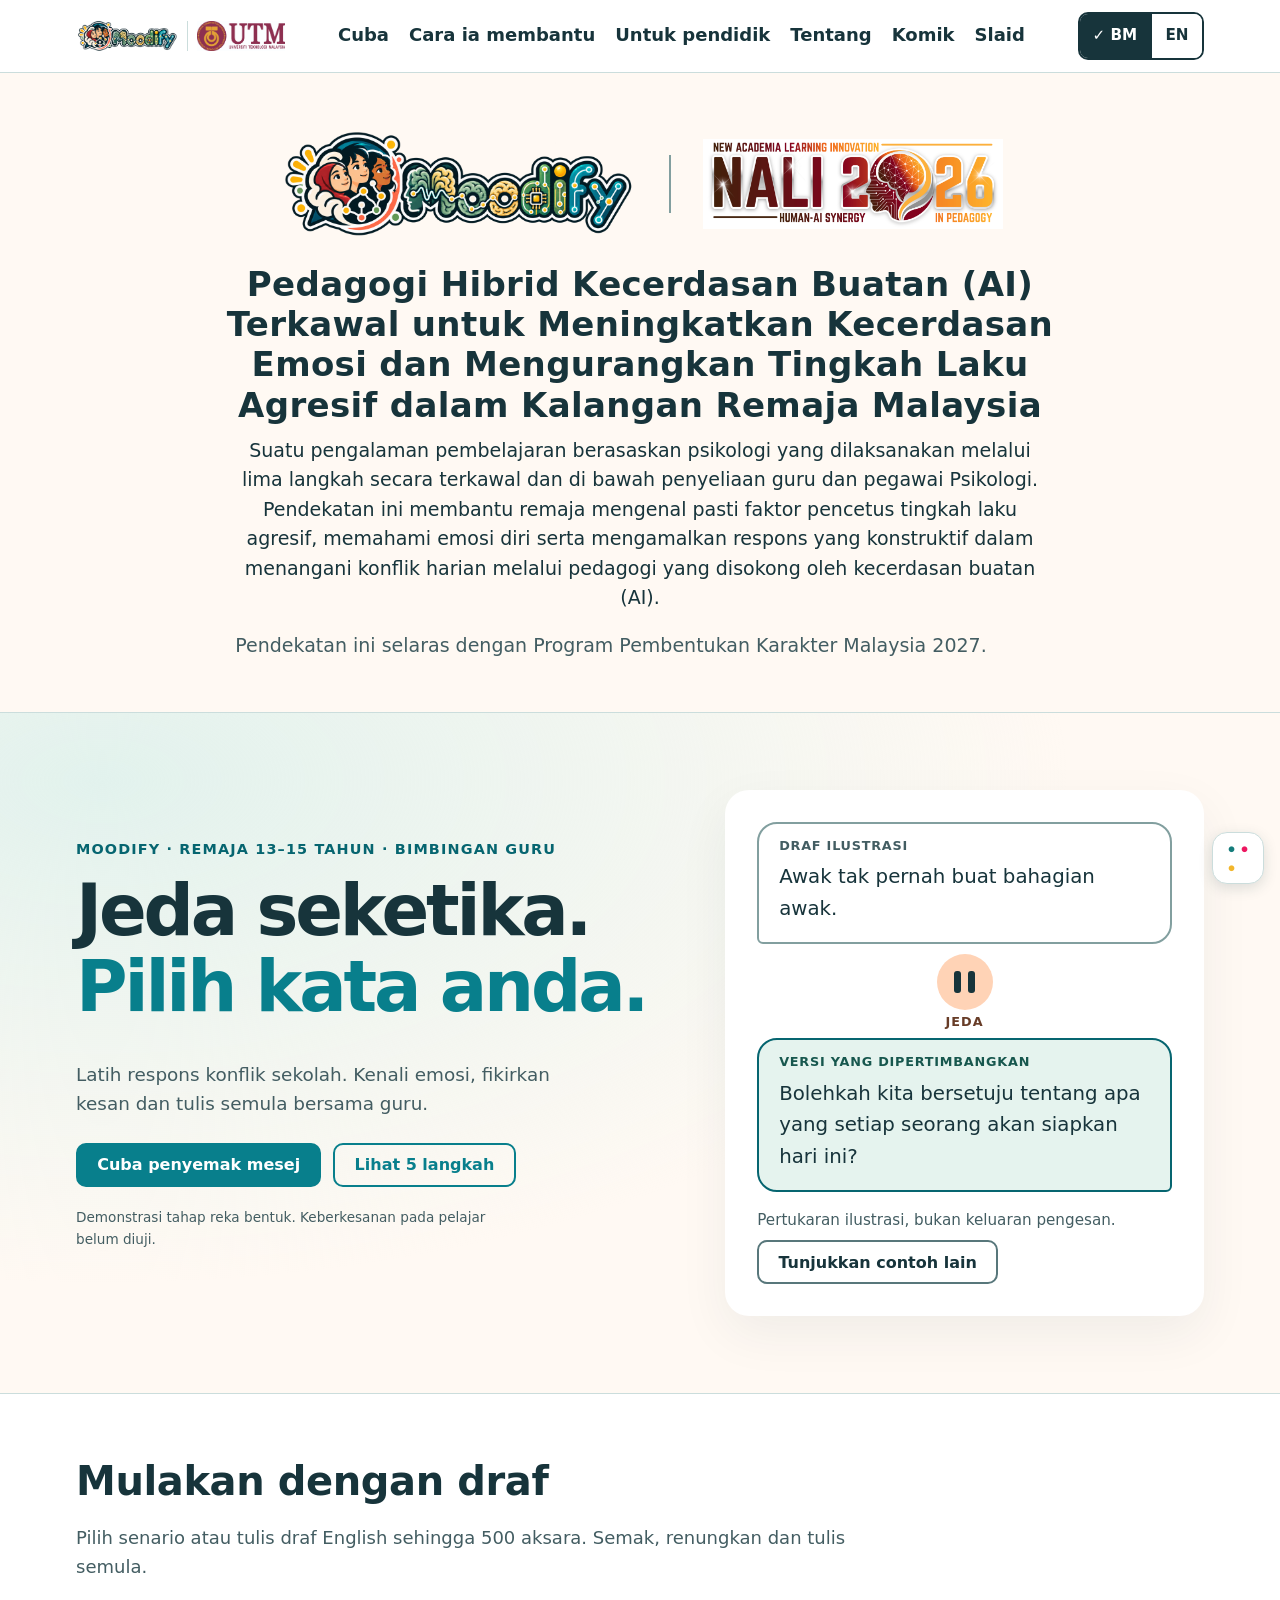
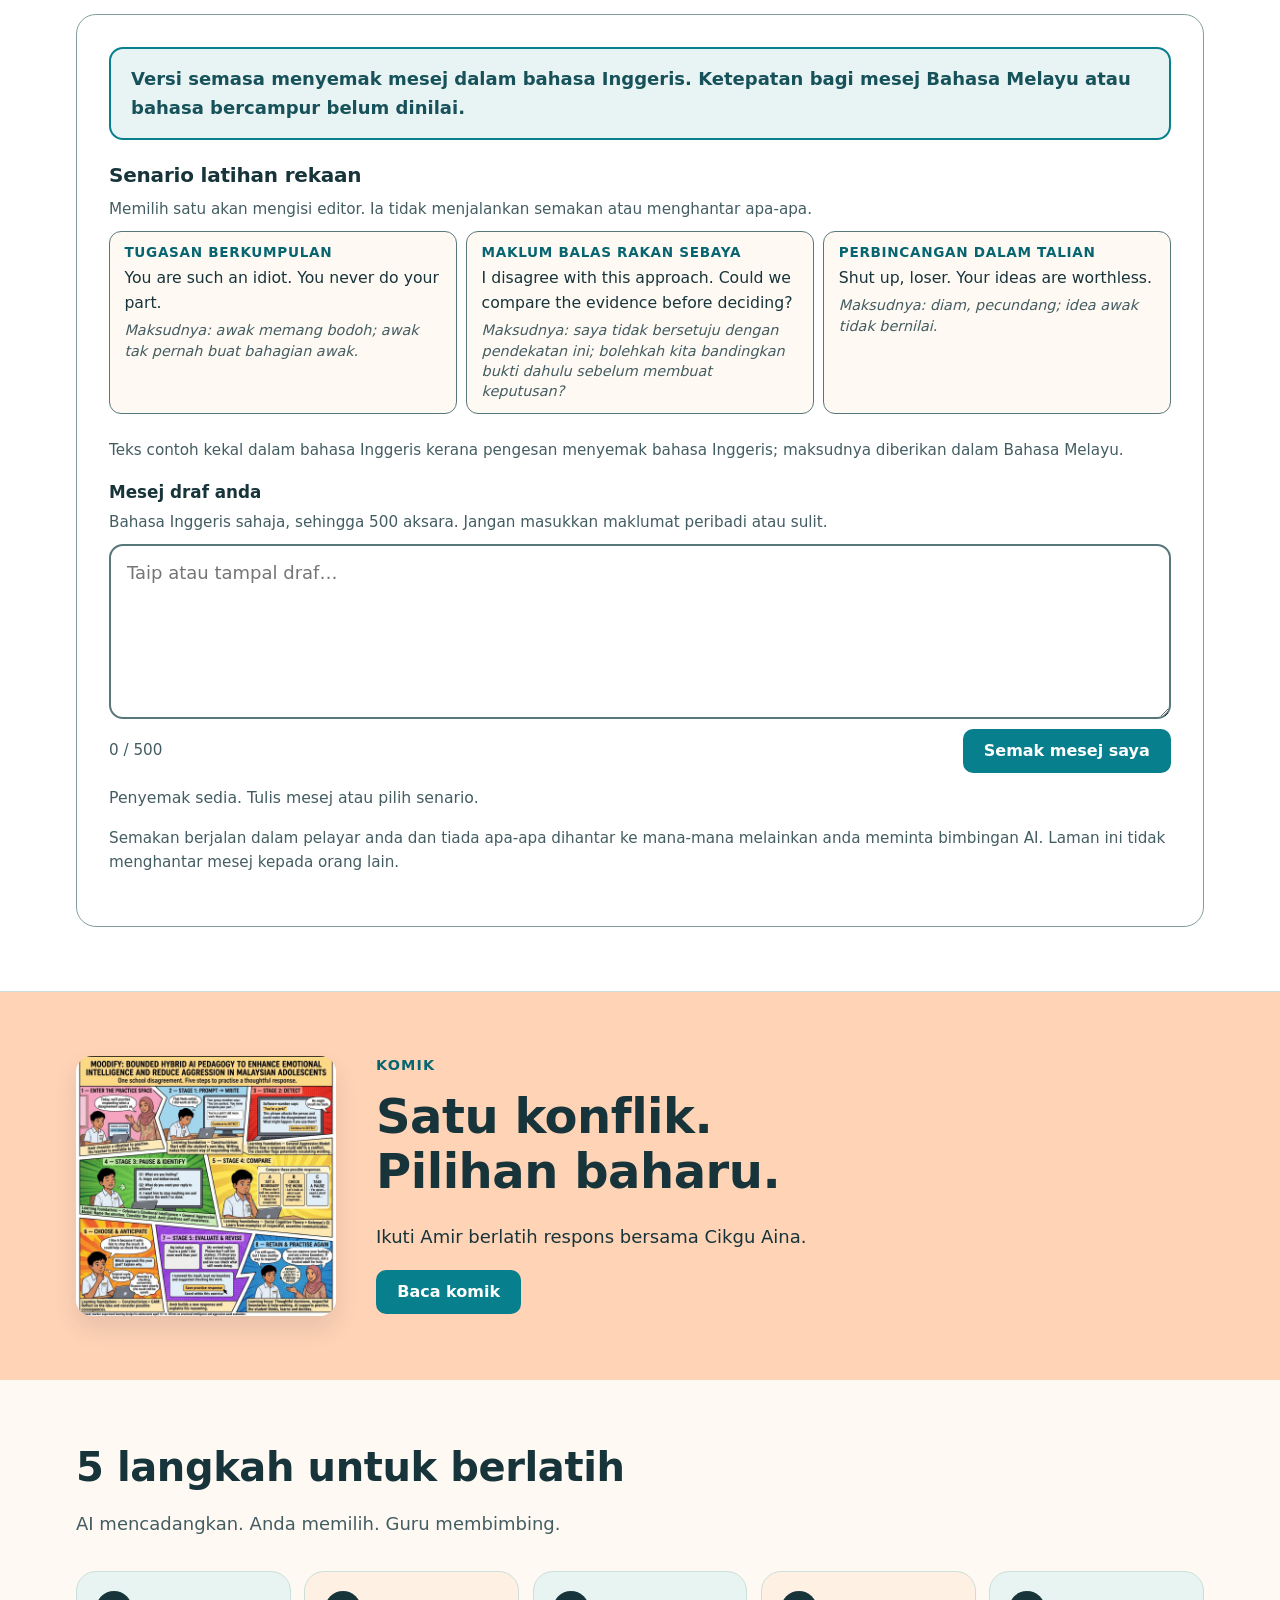
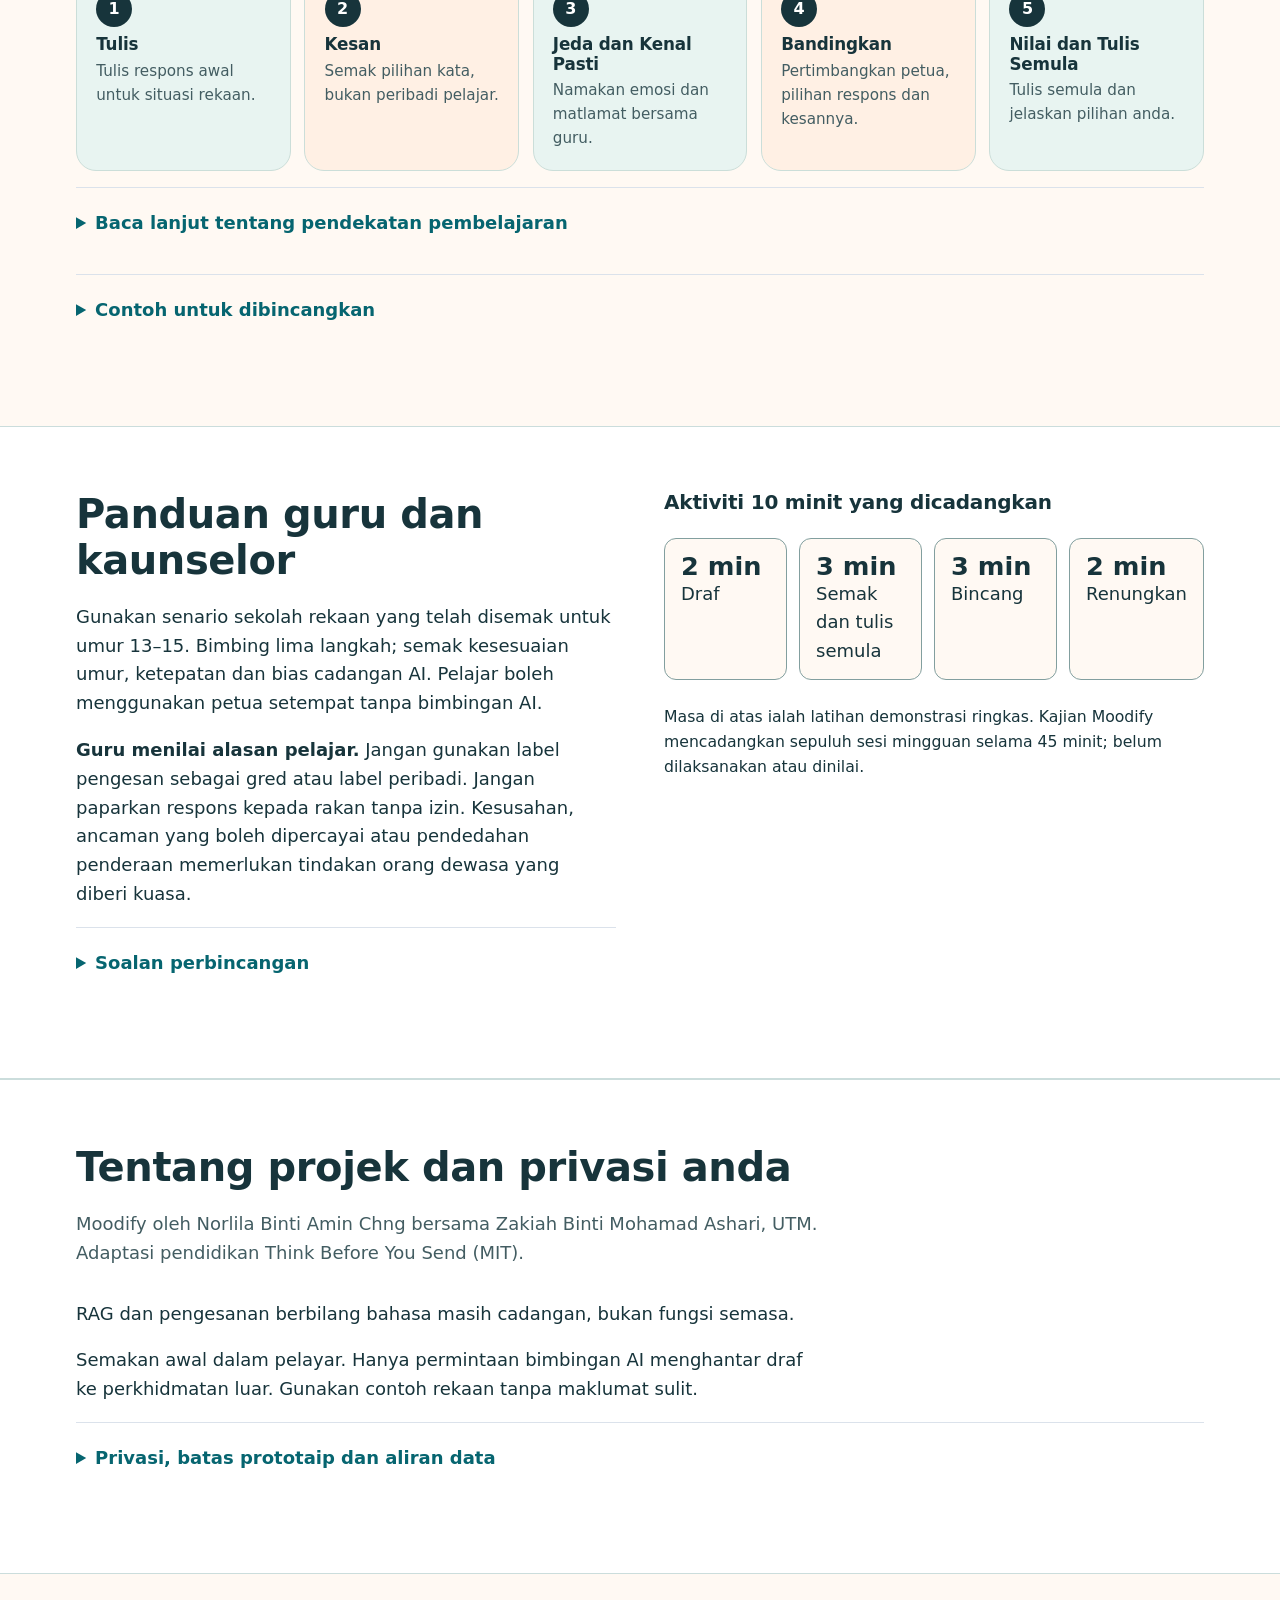
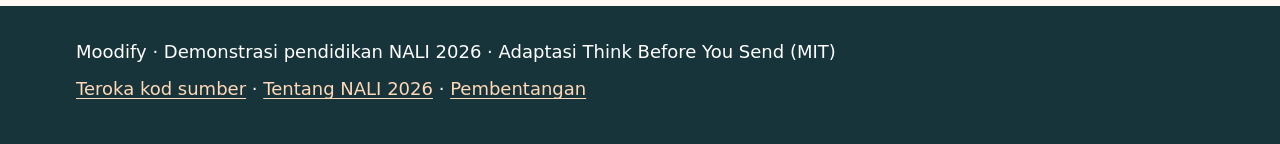
==== docs/index.html @ 84d8f70f "Lock equal 34px title and 19px description" ====
<!doctype html>
<html lang="ms-MY" data-title-key="meta.title">
<head>
<meta charset="utf-8">
<meta name="viewport" content="width=device-width, initial-scale=1">
<title>Moodify: berlatih menulis mesej dengan hormat</title>
<meta name="description" content="Alat latihan komunikasi untuk remaja Malaysia berumur 13–15 tahun: semak draf mesej, renungkan bagaimana ia mungkin diterima, dan tulis semula dengan perkataan anda sendiri." data-i18n-attr="content:meta.desc">
<link rel="stylesheet" href="assets/css/site.css">
<link rel="stylesheet" href="assets/css/moodify.css?v=20261021-5">
<style id="intro-type-lock">html[lang="ms-MY"] .project-intro h1,html[lang="en"] .project-intro h1{font-size:34px!important;line-height:1.18!important}html[lang="ms-MY"] .project-intro__copy>p,html[lang="en"] .project-intro__copy>p{font-size:19px!important;line-height:1.55!important}</style></head>
<body class="moodify-home">
<a class="skip-link" href="#try" data-i18n="skip"></a>

<header class="site-header">
  <div class="container">
    <a class="brand" href="#top"><img class="moodify-logo" src="assets/images/LOGO%20MOODIFY.png" alt="Moodify"><img class="utm-logo" src="assets/images/LOGO%20UTM.jpg" alt="Universiti Teknologi Malaysia"></a>
    <div class="lang-switch" role="group" data-i18n-attr="aria-label:lang.group" aria-label="Bahasa / Language">
      <button type="button" class="lang-btn" data-set-lang="ms" lang="ms" aria-label="Bahasa Melayu" aria-pressed="true"><span aria-hidden="true">BM</span></button>
      <button type="button" class="lang-btn" data-set-lang="en" lang="en" aria-label="English" aria-pressed="false"><span aria-hidden="true">EN</span></button>
      
    </div>
    <nav class="site-nav" data-i18n-attr="aria-label:nav.aria" aria-label="Menu utama">
      <ul>
        <li><a href="#try" data-i18n="nav.try"></a></li>
        <li><a href="#how" data-i18n="nav.how"></a></li>
        <li><a href="#educators" data-i18n="nav.educators"></a></li>
        <li><a href="#about" data-i18n="nav.about"></a></li>
        <li><a href="comic/" data-i18n="nav.comic"></a></li>
        <li><a href="presentation/" data-i18n="nav.slides"></a></li>
      </ul>
    </nav>
  </div>
</header>
<section class="project-intro" aria-labelledby="project-intro-title">
  <div class="project-intro__inner">
    <div class="project-intro__logos"><img src="assets/images/LOGO%20MOODIFY.png" alt="Moodify"><span aria-hidden="true"></span><img src="assets/images/LOGO%20NALI%202026.png" alt="NALI 2026"></div>
    <div class="project-intro__copy"><h1 id="project-intro-title" data-i18n="intro.title"></h1><p data-i18n="intro.body"></p><p data-i18n="intro.program"></p></div>
  </div>
</section>
<p class="visually-hidden" id="lang-live" role="status"></p>
<noscript><p class="noscript">Laman ini memerlukan JavaScript untuk penyemak dan pertukaran bahasa. / This page needs JavaScript for the checker and language switch.</p></noscript>

<main id="top">
  <section class="hero" aria-labelledby="hero-title">
    <div class="container hero__grid">
      <div>
        <p class="eyebrow" data-i18n="hero.eyebrow"></p>
        <h1 id="hero-title"><span data-i18n="hero.h1a"></span> <span class="accent" data-i18n="hero.h1b"></span></h1>
        <p class="hero__lede" data-i18n="hero.lede"></p>
        <div class="hero__actions">
          <a class="btn" href="#try" id="cta-try" data-i18n="hero.cta.try"></a>
          <a class="btn btn--secondary" href="#how" data-i18n="hero.cta.how"></a>
        </div>
        <p class="hero__context" data-i18n="hero.context"></p>
      </div>

      <figure class="exchange" aria-labelledby="exchange-cap">
        <div class="exchange__stack">
          <div class="msg msg--draft fade" id="ex-draft-box">
            <span class="msg__label" data-i18n="exchange.draftLabel"></span>
            <p id="ex-draft" data-i18n="hero.ex0.draft"></p>
          </div>
          <div class="pause" aria-hidden="true">
            <span class="pause__icon"><i></i><i></i></span>
            <span class="pause__text" data-i18n="exchange.pause"></span>
          </div>
          <div class="msg msg--revision fade" id="ex-rev-box">
            <span class="msg__label" data-i18n="exchange.revLabel"></span>
            <p id="ex-rev" data-i18n="hero.ex0.rev"></p>
          </div>
        </div>
        <figcaption class="exchange__caption" id="exchange-cap">
          <p data-i18n="exchange.caption"></p>
          <button type="button" class="btn btn--quiet" id="ex-toggle" data-i18n="exchange.toggle"></button>
        </figcaption>
      </figure>
    </div>
  </section>

  <section class="section section--surface" id="try" aria-labelledby="try-title">
    <div class="container">
      <div class="section__intro">
        <h2 id="try-title" data-i18n="try.title"></h2>
        <p data-i18n="try.intro"></p>
      </div>

      <div class="workspace">
        <p class="panel panel--info lang-notice" id="lang-notice" data-i18n="notice.lang"></p>

        <h3 id="scenarios-title" data-i18n="scen.title"></h3>
        <p class="field-hint" data-i18n="scen.hint"></p>
        <ul class="scenario-list" aria-labelledby="scenarios-title">
          <li><button type="button" class="scenario" data-text="You are such an idiot. You never do your part."><strong data-i18n="scen.1.label"></strong><span lang="en">You are such an idiot. You never do your part.</span><small class="gloss" data-i18n="scen.1.gloss" data-i18n-hide-empty></small></button></li>
          <li><button type="button" class="scenario" data-text="I disagree with this approach. Could we compare the evidence before deciding?"><strong data-i18n="scen.2.label"></strong><span lang="en">I disagree with this approach. Could we compare the evidence before deciding?</span><small class="gloss" data-i18n="scen.2.gloss" data-i18n-hide-empty></small></button></li>
          <li><button type="button" class="scenario" data-text="Shut up, loser. Your ideas are worthless."><strong data-i18n="scen.3.label"></strong><span lang="en">Shut up, loser. Your ideas are worthless.</span><small class="gloss" data-i18n="scen.3.gloss" data-i18n-hide-empty></small></button></li>
        </ul>
        <p class="field-hint" data-i18n="scen.note"></p>

        <label class="field-label" for="draft" data-i18n="draft.label"></label>
        <p class="field-hint" id="draft-hint" data-i18n="draft.hint"></p>
        <textarea id="draft" maxlength="500" rows="5" lang="en" aria-describedby="draft-hint lang-notice count draft-error" data-i18n-attr="placeholder:draft.placeholder"></textarea>
        <p class="field-error" id="draft-error" hidden></p>
        <div class="field-row">
          <span class="counter" id="count">0 / 500</span>
          <button type="button" class="btn" id="check" disabled data-i18n="check.btn"></button>
        </div>
        <p class="status" id="status" role="status"></p>
        <p class="privacy-line" data-i18n="privacy.line"></p>

        <div class="result" id="result"></div>

        <div class="reflect" id="reflect" hidden>
          <h3 data-i18n="reflect.title"></h3>
          <label class="field-label" for="reflection" data-i18n="reflect.label"></label>
          <p class="field-hint" data-i18n="reflect.hint"></p>
          <textarea id="reflection" rows="3" maxlength="1000"></textarea>
          <div class="btn-row">
            <button type="button" class="btn btn--secondary" id="write-revision" data-i18n="reflect.writeRev"></button>
            <button type="button" class="btn btn--quiet" id="reset" data-i18n="reflect.reset"></button>
          </div>

          <div id="revision-wrap" hidden>
            <label class="field-label" for="revision" style="margin-top:1.25rem" data-i18n="rev.label"></label>
            <p class="field-hint" id="revision-hint" data-i18n="rev.hint"></p>
            <textarea id="revision" maxlength="500" rows="4" lang="en" aria-describedby="revision-hint revision-count revision-error"></textarea>
            <p class="field-error" id="revision-error" hidden></p>
            <div class="field-row">
              <span class="counter" id="revision-count">0 / 500</span>
              <button type="button" class="btn" id="check-revision" data-i18n="rev.check"></button>
            </div>
            <div class="result" id="revision-result"></div>
          </div>
        </div>
      </div>
    </div>
  </section>


  <section class="comic-entry section" aria-labelledby="comic-entry-title">
    <div class="container comic-entry__grid">
      <a href="comic/" tabindex="-1" aria-hidden="true"><img src="assets/images/moodify-comic.svg" alt="" width="1080" height="1080" loading="lazy"></a>
      <div><p class="eyebrow" data-i18n="nav.comic"></p><h2 id="comic-entry-title" data-i18n="comic.title"></h2><p data-i18n="comic.lede"></p><a class="btn" href="comic/" data-i18n="comic.open"></a></div>
    </div>
  </section>

  <section class="section" id="how" aria-labelledby="how-title">
    <div class="container">
      <div class="section__intro">
        <h2 id="how-title" data-i18n="how.title"></h2>
        <p data-i18n="how.intro"></p>
      </div>





      <ol class="steps">
        <li><h3 data-i18n="step.1.t"></h3><p data-i18n="step.1.d"></p></li>
        <li><h3 data-i18n="step.2.t"></h3><p data-i18n="step.2.d"></p></li>
        <li><h3 data-i18n="step.3.t"></h3><p data-i18n="step.3.d"></p></li>
        <li><h3 data-i18n="step.4.t"></h3><p data-i18n="step.4.d"></p></li>
        <li><h3 data-i18n="step.5.t"></h3><p data-i18n="step.5.d"></p></li>
      </ol>

      <details class="read-more"><summary data-i18n="layout.learning.more"></summary>
      <p class="diagram-caption text-equivalent" data-i18n="how.caption"></p>

      <h3 style="margin-top:2.5rem" data-i18n="skills.title"></h3>
      <ul class="skills">
        <li data-i18n="skill.1"></li>
        <li data-i18n="skill.2"></li>
        <li data-i18n="skill.3"></li>
        <li data-i18n="skill.4"></li>
        <li data-i18n="skill.5"></li>
      </ul>
      <p class="text-equivalent" style="margin-top:1rem" data-i18n="skills.note"></p>

      </details>
      <details class="read-more"><summary data-i18n="example.title"></summary>
      <h3 style="margin-top:2.5rem" data-i18n="example.title"></h3>
      <p data-i18n="example.intro"></p>
      <div class="example">
        <div class="example__box">
          <p class="example__label" data-i18n="example.draftLabel"></p>
          <p class="example__quote" lang="en">&ldquo;You are such an idiot. You never do your part.&rdquo;</p>
          <p class="gloss gloss--block" data-i18n="example.draftGloss" data-i18n-hide-empty></p>
          <p style="margin:0" data-i18n="example.draftNote"></p>
        </div>
        <div class="example__box example__box--rev">
          <p class="example__label" data-i18n="example.revLabel"></p>
          <p class="example__quote" lang="en">&ldquo;<mark>I'm frustrated<sup>A</sup></mark> that <mark>the slides aren't ready<sup>B</sup></mark> because our deadline is tomorrow. <mark>Can you send your section by 6 pm, or tell us what help you need?<sup>C</sup></mark>&rdquo;</p>
          <p class="gloss gloss--block" data-i18n="example.revGloss" data-i18n-hide-empty></p>
          <ol class="notes" type="A">
            <li data-i18n="example.note.a"></li>
            <li data-i18n="example.note.b"></li>
            <li data-i18n="example.note.c"></li>
          </ol>
        </div>
      </div>
      </details>
    </div>
  </section>

  <section class="section section--surface" id="educators" aria-labelledby="edu-title">
    <div class="container two-col">
      <div>
        <h2 id="edu-title" data-i18n="edu.title"></h2>
        <p data-i18n="edu.p1"></p>
        <p data-i18n="edu.p2"></p>
        <details class="read-more"><summary data-i18n="edu.prompts"></summary>
        <h3 data-i18n="edu.prompts"></h3>
        <ul class="limits">
          <li data-i18n="edu.q1"></li>
          <li data-i18n="edu.q2"></li>
          <li data-i18n="edu.q3"></li>
          <li data-i18n="edu.q4"></li>
        </ul>
        </details>
      </div>
      <div>
        <h3 data-i18n="act.title"></h3>
        <ol class="activity">
          <li><b>2 <span data-i18n="act.min"></span></b><span data-i18n="act.1"></span></li>
          <li><b>3 <span data-i18n="act.min"></span></b><span data-i18n="act.2"></span></li>
          <li><b>3 <span data-i18n="act.min"></span></b><span data-i18n="act.3"></span></li>
          <li><b>2 <span data-i18n="act.min"></span></b><span data-i18n="act.4"></span></li>
        </ol>
        <p class="text-equivalent" data-i18n="act.note"></p>
      </div>
    </div>
  </section>

  <section class="section" id="evidence" aria-labelledby="evidence-title" hidden style="display: none;">
    <div class="container">
      <div class="section__intro">
        <h2 id="evidence-title" data-i18n="evid.title"></h2>
        <p data-i18n="evid.intro"></p>
      </div>
      <div class="two-col">
        <div>
          <div class="table-wrap">
            <table>
              <caption data-i18n="evid.caption"></caption>
              <tbody>
                <tr><th scope="row" data-i18n="evid.r1"></th><td>97,320</td></tr>
                <tr><th scope="row" data-i18n="evid.r2"></th><td>0.60</td></tr>
                <tr><th scope="row" data-i18n="evid.r3"></th><td>0.53</td></tr>
                <tr><th scope="row" data-i18n="evid.r4"></th><td data-i18n="evid.r4v"></td></tr>
                <tr><th scope="row" data-i18n="evid.r5"></th><td data-i18n="evid.r5v"></td></tr>
              </tbody>
            </table>
          </div>
          <p class="text-equivalent" style="margin-top:.75rem" data-i18n="evid.explain"></p>
          <details>
            <summary data-i18n="evid.tech.summary"></summary>
            <p class="text-equivalent" data-i18n="evid.tech.body"></p>
          </details>
        </div>
        <div>
          <div class="not-measured">
            <h3 data-i18n="evid.nm.title"></h3>
            <p data-i18n="evid.nm.body"></p>
          </div>
          <h3 style="margin-top:1.5rem" data-i18n="limits.title"></h3>
          <ul class="limits">
            <li data-i18n="limit.1"></li>
            <li data-i18n="limit.2"></li>
            <li data-i18n="limit.3"></li>
            <li data-i18n="limit.4"></li>
            <li data-i18n="limit.5"></li>
            <li data-i18n="limit.6"></li>
          </ul>
        </div>
      </div>
    </div>
  </section>

  <section class="section section--surface" id="about" aria-labelledby="about-title">
    <div class="container">
      <div class="section__intro">
        <h2 id="about-title" data-i18n="about.title"></h2>
        <p data-i18n="about.intro"></p>
      </div>

      <p data-i18n="layout.limits"></p>
      <p class="privacy-summary" data-i18n="layout.privacy.short"></p>
      <details class="read-more"><summary data-i18n="layout.privacy.more"></summary>
      <h3 data-i18n="about.flow"></h3>
      <figure class="diagram diagram--wide" data-lang-block="ms">
        <!-- diagram:system-architecture.ms.svg -->
<svg xmlns="http://www.w3.org/2000/svg" viewBox="0 0 1200 640" role="img" lang="ms-MY" aria-labelledby="sa-ms-t sa-ms-d" font-family='Manrope, "Avenir Next", "Segoe UI", system-ui, -apple-system, Arial, sans-serif'>
<title id="sa-ms-t">Seni bina sistem semasa dan sempadan data</title>
<desc id="sa-ms-d">GitHub Pages menghantar laman web, detector.js dan model.json ke pelayar pelajar; muat turun ini bukan muat naik draf. Dalam pelayar, draf bahasa Inggeris sehingga 500 aksara disemak secara setempat oleh pengelas TF-IDF dan regresi logistik, yang menghasilkan maklum balas dan petua setempat. Hanya jika pelajar meminta bimbingan bagi draf yang ditandakan, draf yang disemak dan kategorinya dihantar ke Cloudflare Worker, yang mengesahkan permintaan dan merahsiakan kunci API, kemudian memanggil OpenRouter dan penyedia model bahasa yang dikonfigurasikan. Cadangan kembali ke pelayar dan pelajar menulis versi baharunya sendiri, dengan semakan semula setempat yang dipilih.</desc>
<defs>
<marker id="sa-ms-m" viewBox="0 0 10 10" refX="9" refY="5" markerWidth="8" markerHeight="8" orient="auto-start-reverse"><path d="M0 0 L10 5 L0 10 z" fill="#152B46"/></marker>
<marker id="sa-ms-ms" viewBox="0 0 10 10" refX="1" refY="5" markerWidth="8" markerHeight="8" orient="auto"><path d="M10 0 L0 5 L10 10 z" fill="#152B46"/></marker>
</defs>
<rect x="24" y="14" width="440" height="84" rx="14" fill="#FFFFFF" stroke="#152B46" stroke-width="2.5"/><text x="244" y="51.75" text-anchor="middle" font-size="24" font-weight="800" fill="#152B46"><tspan x="244" dy="0">GitHub Pages</tspan></text><text x="244" y="83.75" text-anchor="middle" font-size="18" font-weight="500" fill="#3B4F68"><tspan x="244" dy="0">Laman web, detector.js, model.json</tspan></text><path d="M244 98 V142" fill="none" stroke="#152B46" stroke-width="2.5" marker-end="url(#sa-ms-m)"/><text x="256" y="128" text-anchor="start" font-size="16" font-weight="600" fill="#3B4F68"><tspan x="256" dy="0">Fail statik dimuat turun; bukan muat naik draf</tspan></text><rect x="24" y="146" width="600" height="468" rx="18" fill="#E6F4EE" stroke="#0B6B63" stroke-width="2.5" stroke-dasharray="10 7"/><text x="44" y="178" text-anchor="start" font-size="19" font-weight="800" fill="#0B6B63"><tspan x="44" dy="0">Pelayar pelajar: pemprosesan setempat</tspan></text><rect x="44" y="200" width="170" height="96" rx="14" fill="#FFFFFF" stroke="#152B46" stroke-width="2.5"/><text x="129" y="231.25" text-anchor="middle" font-size="19" font-weight="800" fill="#152B46"><tspan x="129" dy="0">Draf bahasa</tspan><tspan x="129" dy="23.75">Inggeris</tspan></text><text x="129" y="280.75" text-anchor="middle" font-size="16" font-weight="500" fill="#3B4F68"><tspan x="129" dy="0">Hingga 500 aksara</tspan></text><rect x="244" y="200" width="190" height="96" rx="14" fill="#FFFFFF" stroke="#152B46" stroke-width="2.5"/><text x="339" y="221.25" text-anchor="middle" font-size="19" font-weight="800" fill="#152B46"><tspan x="339" dy="0">Pengelas</tspan><tspan x="339" dy="23.75">setempat</tspan></text><text x="339" y="270.75" text-anchor="middle" font-size="16" font-weight="500" fill="#3B4F68"><tspan x="339" dy="0">TF-IDF +</tspan><tspan x="339" dy="20">regresi logistik</tspan></text><rect x="464" y="200" width="140" height="96" rx="14" fill="#FFFFFF" stroke="#152B46" stroke-width="2.5"/><text x="534" y="233.125" text-anchor="middle" font-size="19" font-weight="800" fill="#152B46"><tspan x="534" dy="0">Maklum balas</tspan></text><text x="534" y="258.875" text-anchor="middle" font-size="16" font-weight="500" fill="#3B4F68"><tspan x="534" dy="0">dan petua</tspan><tspan x="534" dy="20">setempat</tspan></text><path d="M214 248 H240" fill="none" stroke="#152B46" stroke-width="2.5" marker-end="url(#sa-ms-m)"/><path d="M434 248 H460" fill="none" stroke="#152B46" stroke-width="2.5" marker-end="url(#sa-ms-m)"/><rect x="332" y="350" width="272" height="96" rx="14" fill="#FFFFFF" stroke="#294BCC" stroke-width="2.5"/><text x="468" y="383.125" text-anchor="middle" font-size="19" font-weight="800" fill="#152B46"><tspan x="468" dy="0">Minta bimbingan?</tspan></text><text x="468" y="408.875" text-anchor="middle" font-size="16" font-weight="500" fill="#3B4F68"><tspan x="468" dy="0">Pelajar memilih, hanya</tspan><tspan x="468" dy="20">untuk draf ditandakan</tspan></text><path d="M534 296 V346" fill="none" stroke="#152B46" stroke-width="2.5" marker-end="url(#sa-ms-m)"/><rect x="44" y="496" width="306" height="98" rx="14" fill="#FFFFFF" stroke="#0B6B63" stroke-width="2.5"/><text x="197" y="539.5" text-anchor="middle" font-size="19" font-weight="800" fill="#152B46"><tspan x="197" dy="0">Semak cadangan</tspan></text><text x="197" y="565.25" text-anchor="middle" font-size="17" font-weight="500" fill="#3B4F68"><tspan x="197" dy="0">Tulis versi anda sendiri</tspan></text><path d="M352 446 L290 492" fill="none" stroke="#152B46" stroke-width="2.5" marker-end="url(#sa-ms-m)"/><text x="116" y="470" text-anchor="start" font-size="16" font-weight="600" fill="#3B4F68"><tspan x="116" dy="0">Tiada permintaan luar</tspan></text><path d="M104 496 V330 H339 V300" fill="none" stroke="#152B46" stroke-width="2.5" stroke-dasharray="8 6" marker-end="url(#sa-ms-m)"/><text x="44" y="322" text-anchor="start" font-size="14" font-weight="600" fill="#3B4F68"><tspan x="44" dy="0">Semakan semula setempat (pilihan)</tspan></text><rect x="830" y="146" width="346" height="468" rx="18" fill="#EAF0FD" stroke="#294BCC" stroke-width="2.5" stroke-dasharray="10 7"/><text x="1003" y="178" text-anchor="middle" font-size="18" font-weight="800" fill="#294BCC"><tspan x="1003" dy="0">Perkhidmatan luar:</tspan><tspan x="1003" dy="22.5">hanya untuk bimbingan yang diminta</tspan></text><rect x="850" y="236" width="306" height="108" rx="14" fill="#FFFFFF" stroke="#152B46" stroke-width="2.5"/><text x="1003" y="275.125" text-anchor="middle" font-size="19" font-weight="800" fill="#152B46"><tspan x="1003" dy="0">Cloudflare Worker</tspan></text><text x="1003" y="300.875" text-anchor="middle" font-size="16" font-weight="500" fill="#3B4F68"><tspan x="1003" dy="0">Mengesahkan permintaan;</tspan><tspan x="1003" dy="20">merahsiakan kunci API</tspan></text><rect x="850" y="384" width="306" height="70" rx="14" fill="#FFFFFF" stroke="#152B46" stroke-width="2.5"/><text x="1003" y="426.125" text-anchor="middle" font-size="19" font-weight="800" fill="#152B46"><tspan x="1003" dy="0">OpenRouter</tspan></text><rect x="850" y="494" width="306" height="100" rx="14" fill="#FFFFFF" stroke="#152B46" stroke-width="2.5"/><text x="1003" y="538.75" text-anchor="middle" font-size="18" font-weight="800" fill="#152B46"><tspan x="1003" dy="0">Penyedia model bahasa</tspan></text><text x="1003" y="563.25" text-anchor="middle" font-size="16" font-weight="500" fill="#3B4F68"><tspan x="1003" dy="0">Model yang dikonfigurasikan</tspan></text><path d="M1003 344 V380" fill="none" stroke="#152B46" stroke-width="2.5" marker-end="url(#sa-ms-m)" marker-start="url(#sa-ms-ms)"/><path d="M1003 454 V490" fill="none" stroke="#152B46" stroke-width="2.5" marker-end="url(#sa-ms-m)" marker-start="url(#sa-ms-ms)"/><path d="M604 398 H700 V286 H846" fill="none" stroke="#294BCC" stroke-width="2.5" stroke-dasharray="8 6" marker-end="url(#sa-ms-m)"/><text x="708" y="224" text-anchor="start" font-size="16" font-weight="700" fill="#294BCC"><tspan x="708" dy="0">Ya: draf</tspan><tspan x="708" dy="20">disemak dan</tspan><tspan x="708" dy="20">kategorinya</tspan></text><path d="M850 332 H780 V545 H354" fill="none" stroke="#294BCC" stroke-width="2.5" stroke-dasharray="8 6" marker-end="url(#sa-ms-m)"/><text x="372" y="570" text-anchor="start" font-size="16" font-weight="700" fill="#294BCC"><tspan x="372" dy="0">Cadangan kembali:</tspan><tspan x="372" dy="20">perasaan atau keperluan,</tspan><tspan x="372" dy="20">kesan, petua, pembuka ayat</tspan></text>
</svg>
<!-- /diagram:system-architecture.ms.svg -->
      </figure>
      <figure class="diagram diagram--wide" data-lang-block="en">
        <!-- diagram:system-architecture.en.svg -->
<svg xmlns="http://www.w3.org/2000/svg" viewBox="0 0 1200 640" role="img" lang="en" aria-labelledby="sa-en-t sa-en-d" font-family='Manrope, "Avenir Next", "Segoe UI", system-ui, -apple-system, Arial, sans-serif'>
<title id="sa-en-t">Current system architecture and data boundaries</title>
<desc id="sa-en-d">GitHub Pages serves the website, detector.js and model.json to the student's browser; these downloads are not a draft upload. Inside the browser, an English draft up to 500 characters is checked locally by a TF-IDF and logistic regression classifier, which produces feedback and local tips. Only if the student requests coaching for a flagged draft is the checked draft and its band sent to a Cloudflare Worker, which validates the request and keeps the API key secret, then calls OpenRouter and the configured language-model provider. Suggestions return to the browser and the student writes their own revision, with an optional local recheck.</desc>
<defs>
<marker id="sa-en-m" viewBox="0 0 10 10" refX="9" refY="5" markerWidth="8" markerHeight="8" orient="auto-start-reverse"><path d="M0 0 L10 5 L0 10 z" fill="#152B46"/></marker>
<marker id="sa-en-ms" viewBox="0 0 10 10" refX="1" refY="5" markerWidth="8" markerHeight="8" orient="auto"><path d="M10 0 L0 5 L10 10 z" fill="#152B46"/></marker>
</defs>
<rect x="24" y="14" width="440" height="84" rx="14" fill="#FFFFFF" stroke="#152B46" stroke-width="2.5"/><text x="244" y="51.75" text-anchor="middle" font-size="24" font-weight="800" fill="#152B46"><tspan x="244" dy="0">GitHub Pages</tspan></text><text x="244" y="83.75" text-anchor="middle" font-size="18" font-weight="500" fill="#3B4F68"><tspan x="244" dy="0">Website, detector.js, model.json</tspan></text><path d="M244 98 V142" fill="none" stroke="#152B46" stroke-width="2.5" marker-end="url(#sa-en-m)"/><text x="256" y="128" text-anchor="start" font-size="16" font-weight="600" fill="#3B4F68"><tspan x="256" dy="0">Static files downloaded; not a draft upload</tspan></text><rect x="24" y="146" width="600" height="468" rx="18" fill="#E6F4EE" stroke="#0B6B63" stroke-width="2.5" stroke-dasharray="10 7"/><text x="44" y="178" text-anchor="start" font-size="19" font-weight="800" fill="#0B6B63"><tspan x="44" dy="0">Student's browser: local processing</tspan></text><rect x="44" y="200" width="170" height="96" rx="14" fill="#FFFFFF" stroke="#152B46" stroke-width="2.5"/><text x="129" y="233.875" text-anchor="middle" font-size="21" font-weight="800" fill="#152B46"><tspan x="129" dy="0">English draft</tspan></text><text x="129" y="262.125" text-anchor="middle" font-size="16" font-weight="500" fill="#3B4F68"><tspan x="129" dy="0">Up to 500</tspan><tspan x="129" dy="20">characters</tspan></text><rect x="244" y="200" width="190" height="96" rx="14" fill="#FFFFFF" stroke="#152B46" stroke-width="2.5"/><text x="339" y="233.875" text-anchor="middle" font-size="21" font-weight="800" fill="#152B46"><tspan x="339" dy="0">Local classifier</tspan></text><text x="339" y="262.125" text-anchor="middle" font-size="16" font-weight="500" fill="#3B4F68"><tspan x="339" dy="0">TF-IDF +</tspan><tspan x="339" dy="20">logistic regression</tspan></text><rect x="464" y="200" width="140" height="96" rx="14" fill="#FFFFFF" stroke="#152B46" stroke-width="2.5"/><text x="534" y="243.875" text-anchor="middle" font-size="21" font-weight="800" fill="#152B46"><tspan x="534" dy="0">Feedback</tspan></text><text x="534" y="272.125" text-anchor="middle" font-size="16" font-weight="500" fill="#3B4F68"><tspan x="534" dy="0">and local tips</tspan></text><path d="M214 248 H240" fill="none" stroke="#152B46" stroke-width="2.5" marker-end="url(#sa-en-m)"/><path d="M434 248 H460" fill="none" stroke="#152B46" stroke-width="2.5" marker-end="url(#sa-en-m)"/><rect x="332" y="350" width="272" height="96" rx="14" fill="#FFFFFF" stroke="#294BCC" stroke-width="2.5"/><text x="468" y="383.875" text-anchor="middle" font-size="21" font-weight="800" fill="#152B46"><tspan x="468" dy="0">Coaching request?</tspan></text><text x="468" y="412.125" text-anchor="middle" font-size="16" font-weight="500" fill="#3B4F68"><tspan x="468" dy="0">Student chooses, for a</tspan><tspan x="468" dy="20">flagged draft only</tspan></text><path d="M534 296 V346" fill="none" stroke="#152B46" stroke-width="2.5" marker-end="url(#sa-en-m)"/><rect x="44" y="496" width="306" height="98" rx="14" fill="#FFFFFF" stroke="#0B6B63" stroke-width="2.5"/><text x="197" y="540.25" text-anchor="middle" font-size="21" font-weight="800" fill="#152B46"><tspan x="197" dy="0">Review suggestions</tspan></text><text x="197" y="568.5" text-anchor="middle" font-size="17" font-weight="500" fill="#3B4F68"><tspan x="197" dy="0">Write your own revision</tspan></text><path d="M352 446 L290 492" fill="none" stroke="#152B46" stroke-width="2.5" marker-end="url(#sa-en-m)"/><text x="116" y="470" text-anchor="start" font-size="16" font-weight="600" fill="#3B4F68"><tspan x="116" dy="0">No external request</tspan></text><path d="M104 496 V330 H339 V300" fill="none" stroke="#152B46" stroke-width="2.5" stroke-dasharray="8 6" marker-end="url(#sa-en-m)"/><text x="44" y="322" text-anchor="start" font-size="14" font-weight="600" fill="#3B4F68"><tspan x="44" dy="0">Optional local recheck</tspan></text><rect x="830" y="146" width="346" height="468" rx="18" fill="#EAF0FD" stroke="#294BCC" stroke-width="2.5" stroke-dasharray="10 7"/><text x="1003" y="178" text-anchor="middle" font-size="18" font-weight="800" fill="#294BCC"><tspan x="1003" dy="0">External services:</tspan><tspan x="1003" dy="22.5">only for requested coaching</tspan></text><rect x="850" y="236" width="306" height="108" rx="14" fill="#FFFFFF" stroke="#152B46" stroke-width="2.5"/><text x="1003" y="275.875" text-anchor="middle" font-size="21" font-weight="800" fill="#152B46"><tspan x="1003" dy="0">Cloudflare Worker</tspan></text><text x="1003" y="304.125" text-anchor="middle" font-size="16" font-weight="500" fill="#3B4F68"><tspan x="1003" dy="0">Validates request;</tspan><tspan x="1003" dy="20">keeps API key secret</tspan></text><rect x="850" y="384" width="306" height="70" rx="14" fill="#FFFFFF" stroke="#152B46" stroke-width="2.5"/><text x="1003" y="426.875" text-anchor="middle" font-size="21" font-weight="800" fill="#152B46"><tspan x="1003" dy="0">OpenRouter</tspan></text><rect x="850" y="494" width="306" height="100" rx="14" fill="#FFFFFF" stroke="#152B46" stroke-width="2.5"/><text x="1003" y="539.5" text-anchor="middle" font-size="20" font-weight="800" fill="#152B46"><tspan x="1003" dy="0">Language-model provider</tspan></text><text x="1003" y="566.5" text-anchor="middle" font-size="16" font-weight="500" fill="#3B4F68"><tspan x="1003" dy="0">Configured model</tspan></text><path d="M1003 344 V380" fill="none" stroke="#152B46" stroke-width="2.5" marker-end="url(#sa-en-m)" marker-start="url(#sa-en-ms)"/><path d="M1003 454 V490" fill="none" stroke="#152B46" stroke-width="2.5" marker-end="url(#sa-en-m)" marker-start="url(#sa-en-ms)"/><path d="M604 398 H700 V286 H846" fill="none" stroke="#294BCC" stroke-width="2.5" stroke-dasharray="8 6" marker-end="url(#sa-en-m)"/><text x="708" y="224" text-anchor="start" font-size="16" font-weight="700" fill="#294BCC"><tspan x="708" dy="0">Yes: checked draft</tspan><tspan x="708" dy="20">and its band</tspan></text><path d="M850 332 H780 V545 H354" fill="none" stroke="#294BCC" stroke-width="2.5" stroke-dasharray="8 6" marker-end="url(#sa-en-m)"/><text x="372" y="570" text-anchor="start" font-size="16" font-weight="700" fill="#294BCC"><tspan x="372" dy="0">Suggestions return:</tspan><tspan x="372" dy="20">feeling or need, impact,</tspan><tspan x="372" dy="20">tip, sentence starter</tspan></text>
</svg>
<!-- /diagram:system-architecture.en.svg -->
      </figure>
      <figure class="diagram diagram--tall" data-lang-block="ms">
        <!-- diagram:system-architecture-mobile.ms.svg -->
<svg xmlns="http://www.w3.org/2000/svg" viewBox="0 0 420 1130" role="img" lang="ms-MY" aria-labelledby="sam-ms-t sam-ms-d" font-family='Manrope, "Avenir Next", "Segoe UI", system-ui, -apple-system, Arial, sans-serif'>
<title id="sam-ms-t">Seni bina sistem semasa dan sempadan data</title>
<desc id="sam-ms-d">GitHub Pages menghantar laman web, detector.js dan model.json ke pelayar pelajar; muat turun ini bukan muat naik draf. Dalam pelayar, draf bahasa Inggeris sehingga 500 aksara disemak secara setempat oleh pengelas TF-IDF dan regresi logistik, yang menghasilkan maklum balas dan petua setempat. Hanya jika pelajar meminta bimbingan bagi draf yang ditandakan, draf yang disemak dan kategorinya dihantar ke Cloudflare Worker, yang mengesahkan permintaan dan merahsiakan kunci API, kemudian memanggil OpenRouter dan penyedia model bahasa yang dikonfigurasikan. Cadangan kembali ke pelayar dan pelajar menulis versi baharunya sendiri, dengan semakan semula setempat yang dipilih.</desc>
<defs>
<marker id="sam-ms-m" viewBox="0 0 10 10" refX="9" refY="5" markerWidth="8" markerHeight="8" orient="auto-start-reverse"><path d="M0 0 L10 5 L0 10 z" fill="#152B46"/></marker>
<marker id="sam-ms-ms" viewBox="0 0 10 10" refX="1" refY="5" markerWidth="8" markerHeight="8" orient="auto"><path d="M10 0 L0 5 L10 10 z" fill="#152B46"/></marker>
</defs>
<rect x="30" y="14" width="360" height="78" rx="14" fill="#FFFFFF" stroke="#152B46" stroke-width="2.5"/><text x="210" y="48.875" text-anchor="middle" font-size="21" font-weight="800" fill="#152B46"><tspan x="210" dy="0">GitHub Pages</tspan></text><text x="210" y="77.125" text-anchor="middle" font-size="16" font-weight="500" fill="#3B4F68"><tspan x="210" dy="0">Laman web, detector.js, model.json</tspan></text><path d="M210 92 V132" fill="none" stroke="#152B46" stroke-width="2.5" marker-end="url(#sam-ms-m)"/><text x="220" y="118" text-anchor="start" font-size="14" font-weight="600" fill="#3B4F68"><tspan x="220" dy="0">Fail statik, bukan draf</tspan></text><rect x="14" y="136" width="392" height="470" rx="16" fill="#E6F4EE" stroke="#0B6B63" stroke-width="2.5" stroke-dasharray="10 7"/><text x="30" y="166" text-anchor="start" font-size="16" font-weight="800" fill="#0B6B63"><tspan x="30" dy="0">Pelayar pelajar: pemprosesan setempat</tspan></text><rect x="40" y="184" width="340" height="70" rx="14" fill="#FFFFFF" stroke="#152B46" stroke-width="2.5"/><text x="210" y="215.125" text-anchor="middle" font-size="20" font-weight="800" fill="#152B46"><tspan x="210" dy="0">Draf bahasa Inggeris</tspan></text><text x="210" y="242.125" text-anchor="middle" font-size="15" font-weight="500" fill="#3B4F68"><tspan x="210" dy="0">Hingga 500 aksara</tspan></text><path d="M210 254 V286" fill="none" stroke="#152B46" stroke-width="2.5" marker-end="url(#sam-ms-m)"/><rect x="40" y="290" width="340" height="80" rx="14" fill="#FFFFFF" stroke="#152B46" stroke-width="2.5"/><text x="210" y="326.125" text-anchor="middle" font-size="20" font-weight="800" fill="#152B46"><tspan x="210" dy="0">Pengelas setempat</tspan></text><text x="210" y="353.125" text-anchor="middle" font-size="15" font-weight="500" fill="#3B4F68"><tspan x="210" dy="0">TF-IDF + regresi logistik</tspan></text><path d="M210 370 V402" fill="none" stroke="#152B46" stroke-width="2.5" marker-end="url(#sam-ms-m)"/><rect x="40" y="406" width="340" height="70" rx="14" fill="#FFFFFF" stroke="#152B46" stroke-width="2.5"/><text x="210" y="447.375" text-anchor="middle" font-size="17" font-weight="800" fill="#152B46"><tspan x="210" dy="0">Maklum balas dan petua setempat</tspan></text><path d="M210 476 V506" fill="none" stroke="#152B46" stroke-width="2.5" marker-end="url(#sam-ms-m)"/><rect x="40" y="510" width="340" height="80" rx="14" fill="#FFFFFF" stroke="#294BCC" stroke-width="2.5"/><text x="210" y="546.125" text-anchor="middle" font-size="20" font-weight="800" fill="#152B46"><tspan x="210" dy="0">Minta bimbingan?</tspan></text><text x="210" y="573.125" text-anchor="middle" font-size="15" font-weight="500" fill="#3B4F68"><tspan x="210" dy="0">Pelajar memilih, draf ditandakan sahaja</tspan></text><path d="M210 590 V640" fill="none" stroke="#294BCC" stroke-width="2.5" stroke-dasharray="8 6" marker-end="url(#sam-ms-m)"/><text x="222" y="622" text-anchor="start" font-size="14" font-weight="700" fill="#294BCC"><tspan x="222" dy="0">Ya: draf disemak + kategori</tspan></text><rect x="14" y="644" width="392" height="338" rx="16" fill="#EAF0FD" stroke="#294BCC" stroke-width="2.5" stroke-dasharray="10 7"/><text x="30" y="668" text-anchor="start" font-size="14" font-weight="800" fill="#294BCC"><tspan x="30" dy="0">Perkhidmatan luar:</tspan><tspan x="30" dy="17.5">hanya untuk bimbingan yang diminta</tspan></text><rect x="40" y="698" width="340" height="80" rx="14" fill="#FFFFFF" stroke="#152B46" stroke-width="2.5"/><text x="210" y="734.125" text-anchor="middle" font-size="20" font-weight="800" fill="#152B46"><tspan x="210" dy="0">Cloudflare Worker</tspan></text><text x="210" y="761.125" text-anchor="middle" font-size="15" font-weight="500" fill="#3B4F68"><tspan x="210" dy="0">Mengesahkan; merahsiakan kunci API</tspan></text><path d="M210 778 V806" fill="none" stroke="#152B46" stroke-width="2.5" marker-end="url(#sam-ms-m)" marker-start="url(#sam-ms-ms)"/><rect x="40" y="810" width="340" height="56" rx="14" fill="#FFFFFF" stroke="#152B46" stroke-width="2.5"/><text x="210" y="845.5" text-anchor="middle" font-size="20" font-weight="800" fill="#152B46"><tspan x="210" dy="0">OpenRouter</tspan></text><path d="M210 866 V892" fill="none" stroke="#152B46" stroke-width="2.5" marker-end="url(#sam-ms-m)" marker-start="url(#sam-ms-ms)"/><rect x="40" y="896" width="340" height="70" rx="14" fill="#FFFFFF" stroke="#152B46" stroke-width="2.5"/><text x="210" y="926.75" text-anchor="middle" font-size="19" font-weight="800" fill="#152B46"><tspan x="210" dy="0">Penyedia model bahasa</tspan></text><text x="210" y="952.5" text-anchor="middle" font-size="15" font-weight="500" fill="#3B4F68"><tspan x="210" dy="0">Model yang dikonfigurasikan</tspan></text><path d="M210 982 V1020" fill="none" stroke="#294BCC" stroke-width="2.5" stroke-dasharray="8 6" marker-end="url(#sam-ms-m)"/><text x="222" y="1008" text-anchor="start" font-size="14" font-weight="700" fill="#294BCC"><tspan x="222" dy="0">Cadangan kembali</tspan></text><rect x="30" y="1024" width="360" height="84" rx="14" fill="#FFFFFF" stroke="#0B6B63" stroke-width="2.5"/><text x="210" y="1062.75" text-anchor="middle" font-size="20" font-weight="800" fill="#152B46"><tspan x="210" dy="0">Semak cadangan</tspan></text><text x="210" y="1089.75" text-anchor="middle" font-size="14" font-weight="500" fill="#3B4F68"><tspan x="210" dy="0">Tulis versi anda; semakan semula setempat pilihan</tspan></text>
</svg>
<!-- /diagram:system-architecture-mobile.ms.svg -->
      </figure>
      <figure class="diagram diagram--tall" data-lang-block="en">
        <!-- diagram:system-architecture-mobile.en.svg -->
<svg xmlns="http://www.w3.org/2000/svg" viewBox="0 0 420 1130" role="img" lang="en" aria-labelledby="sam-en-t sam-en-d" font-family='Manrope, "Avenir Next", "Segoe UI", system-ui, -apple-system, Arial, sans-serif'>
<title id="sam-en-t">Current system architecture and data boundaries</title>
<desc id="sam-en-d">GitHub Pages serves the website, detector.js and model.json to the student's browser; these downloads are not a draft upload. Inside the browser, an English draft up to 500 characters is checked locally by a TF-IDF and logistic regression classifier, which produces feedback and local tips. Only if the student requests coaching for a flagged draft is the checked draft and its band sent to a Cloudflare Worker, which validates the request and keeps the API key secret, then calls OpenRouter and the configured language-model provider. Suggestions return to the browser and the student writes their own revision, with an optional local recheck.</desc>
<defs>
<marker id="sam-en-m" viewBox="0 0 10 10" refX="9" refY="5" markerWidth="8" markerHeight="8" orient="auto-start-reverse"><path d="M0 0 L10 5 L0 10 z" fill="#152B46"/></marker>
<marker id="sam-en-ms" viewBox="0 0 10 10" refX="1" refY="5" markerWidth="8" markerHeight="8" orient="auto"><path d="M10 0 L0 5 L10 10 z" fill="#152B46"/></marker>
</defs>
<rect x="30" y="14" width="360" height="78" rx="14" fill="#FFFFFF" stroke="#152B46" stroke-width="2.5"/><text x="210" y="48.875" text-anchor="middle" font-size="21" font-weight="800" fill="#152B46"><tspan x="210" dy="0">GitHub Pages</tspan></text><text x="210" y="77.125" text-anchor="middle" font-size="16" font-weight="500" fill="#3B4F68"><tspan x="210" dy="0">Website, detector.js, model.json</tspan></text><path d="M210 92 V132" fill="none" stroke="#152B46" stroke-width="2.5" marker-end="url(#sam-en-m)"/><text x="220" y="118" text-anchor="start" font-size="14" font-weight="600" fill="#3B4F68"><tspan x="220" dy="0">Static files; not a draft upload</tspan></text><rect x="14" y="136" width="392" height="470" rx="16" fill="#E6F4EE" stroke="#0B6B63" stroke-width="2.5" stroke-dasharray="10 7"/><text x="30" y="166" text-anchor="start" font-size="16" font-weight="800" fill="#0B6B63"><tspan x="30" dy="0">Student's browser: local processing</tspan></text><rect x="40" y="184" width="340" height="70" rx="14" fill="#FFFFFF" stroke="#152B46" stroke-width="2.5"/><text x="210" y="215.125" text-anchor="middle" font-size="20" font-weight="800" fill="#152B46"><tspan x="210" dy="0">English draft</tspan></text><text x="210" y="242.125" text-anchor="middle" font-size="15" font-weight="500" fill="#3B4F68"><tspan x="210" dy="0">Up to 500 characters</tspan></text><path d="M210 254 V286" fill="none" stroke="#152B46" stroke-width="2.5" marker-end="url(#sam-en-m)"/><rect x="40" y="290" width="340" height="80" rx="14" fill="#FFFFFF" stroke="#152B46" stroke-width="2.5"/><text x="210" y="326.125" text-anchor="middle" font-size="20" font-weight="800" fill="#152B46"><tspan x="210" dy="0">Local classifier</tspan></text><text x="210" y="353.125" text-anchor="middle" font-size="15" font-weight="500" fill="#3B4F68"><tspan x="210" dy="0">TF-IDF + logistic regression</tspan></text><path d="M210 370 V402" fill="none" stroke="#152B46" stroke-width="2.5" marker-end="url(#sam-en-m)"/><rect x="40" y="406" width="340" height="70" rx="14" fill="#FFFFFF" stroke="#152B46" stroke-width="2.5"/><text x="210" y="448.5" text-anchor="middle" font-size="20" font-weight="800" fill="#152B46"><tspan x="210" dy="0">Feedback and local tips</tspan></text><path d="M210 476 V506" fill="none" stroke="#152B46" stroke-width="2.5" marker-end="url(#sam-en-m)"/><rect x="40" y="510" width="340" height="80" rx="14" fill="#FFFFFF" stroke="#294BCC" stroke-width="2.5"/><text x="210" y="546.125" text-anchor="middle" font-size="20" font-weight="800" fill="#152B46"><tspan x="210" dy="0">Coaching request?</tspan></text><text x="210" y="573.125" text-anchor="middle" font-size="15" font-weight="500" fill="#3B4F68"><tspan x="210" dy="0">Student chooses, flagged draft only</tspan></text><path d="M210 590 V640" fill="none" stroke="#294BCC" stroke-width="2.5" stroke-dasharray="8 6" marker-end="url(#sam-en-m)"/><text x="222" y="622" text-anchor="start" font-size="14" font-weight="700" fill="#294BCC"><tspan x="222" dy="0">Yes: checked draft + band</tspan></text><rect x="14" y="644" width="392" height="338" rx="16" fill="#EAF0FD" stroke="#294BCC" stroke-width="2.5" stroke-dasharray="10 7"/><text x="30" y="668" text-anchor="start" font-size="14" font-weight="800" fill="#294BCC"><tspan x="30" dy="0">External services:</tspan><tspan x="30" dy="17.5">only for requested coaching</tspan></text><rect x="40" y="698" width="340" height="80" rx="14" fill="#FFFFFF" stroke="#152B46" stroke-width="2.5"/><text x="210" y="734.125" text-anchor="middle" font-size="20" font-weight="800" fill="#152B46"><tspan x="210" dy="0">Cloudflare Worker</tspan></text><text x="210" y="761.125" text-anchor="middle" font-size="15" font-weight="500" fill="#3B4F68"><tspan x="210" dy="0">Validates; keeps API key secret</tspan></text><path d="M210 778 V806" fill="none" stroke="#152B46" stroke-width="2.5" marker-end="url(#sam-en-m)" marker-start="url(#sam-en-ms)"/><rect x="40" y="810" width="340" height="56" rx="14" fill="#FFFFFF" stroke="#152B46" stroke-width="2.5"/><text x="210" y="845.5" text-anchor="middle" font-size="20" font-weight="800" fill="#152B46"><tspan x="210" dy="0">OpenRouter</tspan></text><path d="M210 866 V892" fill="none" stroke="#152B46" stroke-width="2.5" marker-end="url(#sam-en-m)" marker-start="url(#sam-en-ms)"/><rect x="40" y="896" width="340" height="70" rx="14" fill="#FFFFFF" stroke="#152B46" stroke-width="2.5"/><text x="210" y="926.75" text-anchor="middle" font-size="19" font-weight="800" fill="#152B46"><tspan x="210" dy="0">Language-model provider</tspan></text><text x="210" y="952.5" text-anchor="middle" font-size="15" font-weight="500" fill="#3B4F68"><tspan x="210" dy="0">Configured model</tspan></text><path d="M210 982 V1020" fill="none" stroke="#294BCC" stroke-width="2.5" stroke-dasharray="8 6" marker-end="url(#sam-en-m)"/><text x="222" y="1008" text-anchor="start" font-size="14" font-weight="700" fill="#294BCC"><tspan x="222" dy="0">Suggestions return</tspan></text><rect x="30" y="1024" width="360" height="84" rx="14" fill="#FFFFFF" stroke="#0B6B63" stroke-width="2.5"/><text x="210" y="1062.75" text-anchor="middle" font-size="20" font-weight="800" fill="#152B46"><tspan x="210" dy="0">Review suggestions</tspan></text><text x="210" y="1089.75" text-anchor="middle" font-size="14" font-weight="500" fill="#3B4F68"><tspan x="210" dy="0">Write your own revision; optional local recheck</tspan></text>
</svg>
<!-- /diagram:system-architecture-mobile.en.svg -->
      </figure>
      <div class="text-equivalent">
        <p data-i18n="about.p1"></p>
        <ol>
          <li data-i18n="about.s1"></li>
          <li data-i18n="about.s2"></li>
          <li data-i18n="about.s3"></li>
          <li data-i18n="about.s4"></li>
          <li data-i18n="about.s5"></li>
          <li data-i18n="about.s6"></li>
        </ol>
        <p data-i18n="about.p2"></p>
        <p data-i18n="about.p3"></p>
        <p data-i18n="about.p4"></p>
      </div>
      </details>
    </div>
  </section>
</main>

<footer class="site-footer">
  <div class="container">
    <p data-i18n="foot.line"></p>
    <p><a href="https://github.com/drMurtadha/think-before-you-send" data-i18n="foot.source"></a> · <a href="https://utmcdex.utm.my/nali2026/" data-i18n="foot.nali"></a> · <a href="presentation/" data-i18n="foot.deck"></a></p>
  </div>
</footer>

<script src="detector.js"></script>
<script src="assets/js/i18n.js?v=20261021-4"></script>
<script src="assets/js/lang.js"></script>
<script src="assets/js/palette.js"></script>
<script src="assets/js/site.js"></script>
</body>
</html>
---- docs/assets/css/site.css ----
/* Think Before You Send: site styles.
   No external requests. Fonts: Manrope and Source Sans 3 are used if installed on the device,
   otherwise the system stacks below apply (no font files are bundled). */

:root {
  --paper: #F6F8FC;
  --surface: #FFFFFF;
  --ink: #152B46;
  --ink-soft: #3B4F68;
  --cobalt: #294BCC;
  --cobalt-dark: #1F3AA3;
  --lagoon: #0B6B63;
  --apricot: #FFD0A8;
  --apricot-ink: #6B3A12;
  --border: #CBD5E4;
  --border-strong: #8FA0B8;
  --control: #5B6E88;        /* form-control boundaries: 5.2:1 on white (>= 3:1 required) */
  --focus: #1F3AA3;

  --ok-bg: #E6F4EE;     --ok-border: #0B6B63;     --ok-ink: #084F49;
  --warn-bg: #FFF4DB;   --warn-border: #8A5A00;   --warn-ink: #5C3B00;
  --bad-bg: #FDECEC;    --bad-border: #A3262A;    --bad-ink: #7A1A1D;
  --info-bg: #EAF0FD;   --info-border: #294BCC;   --info-ink: #1B2F7A;

  --head: Manrope, "Avenir Next", "Segoe UI", system-ui, -apple-system, "Helvetica Neue", Arial, sans-serif;
  --body: "Source Sans 3", "Source Sans Pro", "Segoe UI", system-ui, -apple-system, "Helvetica Neue", Arial, sans-serif;

  --measure: 68ch;
  --container: 1160px;
  --gutter: 16px;
}

*, *::before, *::after { box-sizing: border-box; }
html { scroll-padding-top: 72px; -webkit-text-size-adjust: 100%; }
body {
  margin: 0; background: var(--paper); color: var(--ink);
  font: 1.0625rem/1.6 var(--body);
}
@media (min-width: 900px) { body { font-size: 1.125rem; } }

img, svg { max-width: 100%; height: auto; }
h1, h2, h3 { font-family: var(--head); line-height: 1.15; margin: 0 0 .5em; letter-spacing: -0.01em; }
h1 { font-size: clamp(2.5rem, 1.4rem + 4.4vw, 4.5rem); font-weight: 800; }
h2 { font-size: clamp(1.75rem, 1.2rem + 1.8vw, 2.5rem); font-weight: 800; }
h3 { font-size: 1.25rem; font-weight: 700; }
p { margin: 0 0 1em; max-width: var(--measure); }
a { color: var(--cobalt); text-underline-offset: .15em; }
a:hover { color: var(--cobalt-dark); }
:focus-visible { outline: 3px solid var(--focus); outline-offset: 3px; border-radius: 4px; }

.container { width: 100%; max-width: var(--container); margin: 0 auto; padding-inline: var(--gutter); }
.skip-link {
  position: absolute; left: var(--gutter); top: -100px; z-index: 100; background: var(--ink); color: #fff;
  padding: .6rem 1rem; border-radius: 6px; text-decoration: none; font-weight: 700;
}
.skip-link:focus { top: 8px; }
.visually-hidden {
  position: absolute !important; width: 1px; height: 1px; margin: -1px; padding: 0; overflow: hidden;
  clip: rect(0 0 0 0); white-space: nowrap; border: 0;
}

/* Header */
.site-header { background: var(--surface); border-bottom: 1px solid var(--border); }
.site-header .container { display: flex; flex-wrap: wrap; align-items: center; justify-content: space-between; gap: .5rem 1.5rem; padding-block: .75rem; }
[hidden] { display: none !important; }
.brand { margin-right: auto; font-family: var(--head); font-weight: 800; font-size: 1.1rem; color: var(--ink); text-decoration: none; display: inline-flex; align-items: center; gap: .6rem; }
.brand__mark { width: 28px; height: 28px; border-radius: 8px; background: var(--apricot); display: inline-flex; align-items: center; justify-content: center; gap: 4px; }
.brand__mark i { width: 4px; height: 14px; background: var(--ink); border-radius: 2px; }
.lang-switch { order: 2; margin-left: auto; display: inline-flex; border: 2px solid var(--ink); border-radius: 10px; overflow: hidden; background: var(--surface); }
.lang-btn { font: 700 .95rem/1 var(--head); min-width: 52px; min-height: 44px; padding: .4rem .8rem; background: var(--surface); color: var(--ink); border: 0; cursor: pointer; }
.lang-btn + .lang-btn { border-left: 2px solid var(--ink); }
.lang-btn:hover { background: var(--info-bg); }
.lang-btn[aria-pressed="true"] { background: var(--ink); color: #fff; }
.lang-btn[aria-pressed="true"]::before { content: "\2713\00a0"; }   /* check mark: active state is not colour-only */
.lang-btn:focus-visible { outline-offset: -4px; }
.site-nav { order: 3; flex-basis: 100%; }
@media (min-width: 900px) { .site-nav { order: 2; flex-basis: auto; } .lang-switch { order: 3; } }
.site-nav ul { display: flex; flex-wrap: wrap; gap: .25rem 1.25rem; list-style: none; margin: 0; padding: 0; }
.site-nav a { display: inline-block; padding: .35rem 0; color: var(--ink); font-weight: 600; text-decoration: none; border-bottom: 2px solid transparent; }
.site-nav a:hover { border-bottom-color: var(--cobalt); color: var(--ink); }

/* Buttons */
.btn {
  display: inline-flex; align-items: center; justify-content: center; gap: .5rem; min-height: 44px;
  padding: .6rem 1.2rem; border-radius: 10px; border: 2px solid var(--cobalt); background: var(--cobalt); color: #fff;
  font: 700 1rem/1.2 var(--head); text-decoration: none; cursor: pointer;
}
.btn:hover { background: var(--cobalt-dark); border-color: var(--cobalt-dark); color: #fff; }
.btn--secondary { background: transparent; color: var(--cobalt); }
.btn--secondary:hover { background: var(--info-bg); color: var(--cobalt-dark); border-color: var(--cobalt-dark); }
.btn--quiet { background: transparent; border-color: var(--control); color: var(--ink); font-weight: 600; }
.btn--quiet:hover { background: #fff; color: var(--ink); border-color: var(--ink); }
.btn[disabled], .btn[aria-disabled="true"] { opacity: .55; cursor: not-allowed; }

/* Hero */
.hero { padding-block: clamp(2.5rem, 6vw, 5rem); }
.hero__grid { display: grid; gap: 2.5rem; align-items: center; }
@media (min-width: 900px) { .hero__grid { grid-template-columns: 1.1fr .9fr; gap: 4rem; } }
.eyebrow { font: 700 .9rem/1 var(--head); text-transform: uppercase; letter-spacing: .08em; color: var(--lagoon); margin: 0 0 1rem; }
.hero h1 span { display: block; }
.hero h1 .accent { color: var(--cobalt); }
.hero__lede { font-size: 1.2em; color: var(--ink-soft); }
.hero__actions { display: flex; flex-wrap: wrap; gap: .75rem; margin-top: 1.5rem; }
.hero__context { font-size: .95rem; color: var(--ink-soft); margin-top: 1.25rem; }

/* Paired message composition (the memorable visual) */
.exchange { margin: 0; }
.exchange__stack { position: relative; display: grid; gap: 0; }
.msg { border-radius: 20px; padding: 1rem 1.25rem 1.1rem; max-width: 30rem; position: relative; }
.msg__label { display: block; font: 700 .8rem/1 var(--head); text-transform: uppercase; letter-spacing: .06em; margin-bottom: .55rem; }
.msg p { margin: 0; font-size: 1.1em; max-width: none; }
.msg--draft { background: var(--surface); border: 2px solid var(--border-strong); border-bottom-left-radius: 6px; justify-self: start; }
.msg--draft .msg__label { color: var(--ink-soft); }
.msg--revision { background: var(--ok-bg); border: 2px solid var(--lagoon); border-bottom-right-radius: 6px; justify-self: end; }
.msg--revision .msg__label { color: var(--ok-ink); }
.pause {
  justify-self: center; display: flex; flex-direction: column; align-items: center; gap: .35rem; margin: .6rem 0;
}
.pause__icon { width: 56px; height: 56px; border-radius: 50%; background: var(--apricot); display: flex; align-items: center; justify-content: center; gap: 7px; }
.pause__icon i { width: 7px; height: 22px; background: var(--ink); border-radius: 3px; }
.pause__text { font: 700 .8rem/1 var(--head); text-transform: uppercase; letter-spacing: .08em; color: var(--apricot-ink); }
.exchange__caption { margin-top: 1rem; font-size: .95rem; color: var(--ink-soft); display: flex; flex-wrap: wrap; gap: .5rem 1rem; align-items: center; }
.exchange__caption p { margin: 0; }
.fade { transition: opacity 200ms ease; }
.fade.is-fading { opacity: 0; }

/* Sections */
.section { padding-block: clamp(2.5rem, 5vw, 4.5rem); }
.section--surface { background: var(--surface); border-block: 1px solid var(--border); }
.section__intro { max-width: var(--measure); margin-bottom: 2rem; }
.section__intro p { color: var(--ink-soft); }

/* Checker */
.workspace { background: var(--surface); border: 1px solid var(--border-strong); border-radius: 20px; padding: clamp(1rem, 3vw, 2rem); }
.scenario-list { display: grid; gap: .6rem; margin: 0 0 1.5rem; padding: 0; list-style: none; }
@media (min-width: 760px) { .scenario-list { grid-template-columns: repeat(3, 1fr); } }
.scenario-list li { display: flex; }
.scenario { height: 100%; width: 100%; text-align: left; background: var(--paper); border: 1px solid var(--control); border-radius: 12px; padding: .75rem .9rem; cursor: pointer; font: inherit; color: var(--ink); }
.scenario:hover { border-color: var(--cobalt); background: var(--info-bg); }
.scenario strong { display: block; font: 700 .85rem/1.2 var(--head); text-transform: uppercase; letter-spacing: .05em; color: var(--lagoon); margin-bottom: .25rem; }
.scenario span { font-size: .98rem; display: block; }
.field-label { display: block; font: 700 1.05rem/1.3 var(--head); margin-bottom: .35rem; }
.field-hint { font-size: .95rem; color: var(--ink-soft); margin: 0 0 .6rem; max-width: none; }
textarea {
  display: block; width: 100%; min-height: 9rem; padding: .85rem 1rem; font: inherit; color: var(--ink);
  background: var(--surface); border: 2px solid var(--control); border-radius: 14px; resize: vertical;
}
textarea:focus-visible { border-color: var(--focus); outline-offset: 2px; }
textarea[aria-invalid="true"] { border-color: var(--bad-border); }
.field-row { display: flex; flex-wrap: wrap; justify-content: space-between; align-items: center; gap: .75rem 1rem; margin-top: .6rem; }
.counter { font-size: .95rem; color: var(--ink-soft); }
.field-error { color: var(--bad-ink); font-weight: 600; margin: .5rem 0 0; }
.privacy-line { font-size: .95rem; color: var(--ink-soft); margin: 1rem 0 0; max-width: none; }
.status { min-height: 1.5em; margin: .75rem 0 0; color: var(--ink-soft); font-size: .98rem; max-width: none; }

/* Results */
.result { margin-top: 1.25rem; }
.panel { border: 2px solid var(--border-strong); border-radius: 14px; padding: 1rem 1.25rem; background: var(--paper); }
.panel > :last-child { margin-bottom: 0; }
.panel h3 { margin-bottom: .4rem; }
.panel p { max-width: none; }
.panel--ok { background: var(--ok-bg); border-color: var(--ok-border); color: var(--ok-ink); }
.panel--warn { background: var(--warn-bg); border-color: var(--warn-border); color: var(--warn-ink); }
.panel--bad { background: var(--bad-bg); border-color: var(--bad-border); color: var(--bad-ink); }
.panel--info { background: var(--info-bg); border-color: var(--info-border); color: var(--info-ink); }
.panel ul { margin: .4rem 0 1rem; padding-left: 1.2rem; }
.panel li { margin-bottom: .3rem; }
.tag { display: inline-block; font: 700 .78rem/1 var(--head); text-transform: uppercase; letter-spacing: .06em; padding: .3rem .5rem; border-radius: 6px; border: 1.5px solid currentColor; margin-bottom: .6rem; }
.coach-box { margin-top: 1rem; padding-top: 1rem; border-top: 1px dashed currentColor; }
.disclosure { font-weight: 700; margin: .5rem 0 .75rem; }
.suggestion { margin: 0; }
.suggestion dt { font: 700 .85rem/1.2 var(--head); text-transform: uppercase; letter-spacing: .05em; margin-top: .8rem; }
.suggestion dd { margin: .15rem 0 0; }
.suggestion dd.starter { font-style: italic; }

/* Reflection + revision */
.reflect { margin-top: 1.5rem; padding-top: 1.5rem; border-top: 1px solid var(--border); }
.reflect textarea { min-height: 6rem; }
.compare { display: grid; gap: 1rem; margin-top: 1rem; }
@media (min-width: 760px) { .compare { grid-template-columns: 1fr 1fr; } }
.compare__col { background: var(--paper); border: 1px solid var(--border-strong); border-radius: 12px; padding: .9rem 1rem; }
.compare__col h4 { margin: 0 0 .4rem; font: 700 .9rem/1.2 var(--head); text-transform: uppercase; letter-spacing: .05em; }
.compare__col p { margin: 0 0 .6rem; white-space: pre-wrap; overflow-wrap: anywhere; }
.btn-row { display: flex; flex-wrap: wrap; gap: .6rem; margin-top: .9rem; }

/* Learning process */
.diagram { margin: 0; }
.diagram svg { display: block; width: 100%; height: auto; }
.diagram--tall { display: none; }
@media (max-width: 720px) { .diagram--wide { display: none; } .diagram--tall { display: block; } }
.diagram figcaption { margin-top: .75rem; color: var(--ink-soft); font-size: .98rem; }
.steps { counter-reset: step; display: grid; gap: 1rem; padding: 0; margin: 1.5rem 0 0; list-style: none; }
@media (min-width: 760px) { .steps { grid-template-columns: repeat(4, 1fr); } }
.steps li { counter-increment: step; }
.steps li::before {
  content: counter(step); display: flex; width: 36px; height: 36px; border-radius: 50%; align-items: center; justify-content: center;
  background: var(--ink); color: #fff; font: 800 1rem/1 var(--head); margin-bottom: .5rem;
}
.steps h3 { margin-bottom: .25rem; }
.steps p { font-size: .98rem; margin: 0; }
.skills { display: grid; gap: .25rem 2rem; padding: 0; margin: 1.5rem 0 0; list-style: none; }
@media (min-width: 760px) { .skills { grid-template-columns: 1fr 1fr; } }
.skills li { padding: .6rem 0; border-top: 1px solid var(--border); }
.skills strong { font-family: var(--head); }

/* Annotated example */
.example { display: grid; gap: 1rem; margin-top: 1.5rem; }
@media (min-width: 900px) { .example { grid-template-columns: 1fr 1fr; } }
.example__box { border-radius: 14px; padding: 1.1rem 1.25rem; border: 2px solid var(--border-strong); background: var(--surface); }
.example__box--rev { background: var(--ok-bg); border-color: var(--lagoon); }
.example__label { font: 700 .85rem/1 var(--head); text-transform: uppercase; letter-spacing: .06em; margin: 0 0 .6rem; }
.example__quote { font-size: 1.1em; margin: 0 0 .75rem; }
mark { background: var(--apricot); color: var(--ink); padding: 0 .2em; border-radius: 3px; }
mark sup { font: 800 .7em var(--head); margin-left: .2em; }
.notes { margin: 0; padding-left: 1.2rem; font-size: .98rem; }
.notes li { margin-bottom: .35rem; }

/* Activity, evidence */
.activity { display: grid; gap: .75rem; padding: 0; margin: 1.5rem 0; list-style: none; }
@media (min-width: 760px) { .activity { grid-template-columns: repeat(4, 1fr); } }
.activity li { background: var(--paper); border: 1px solid var(--border-strong); border-radius: 12px; padding: .8rem 1rem; }
.activity b { display: block; font: 800 1.6rem/1.1 var(--head); }
.two-col { display: grid; gap: 2rem; }
@media (min-width: 900px) { .two-col { grid-template-columns: 1fr 1fr; gap: 3rem; } }
.table-wrap { overflow-x: auto; }
table { border-collapse: collapse; width: 100%; background: var(--surface); }
caption { text-align: left; font: 700 1rem/1.3 var(--head); padding-bottom: .5rem; }
th, td { text-align: left; padding: .65rem .8rem; border: 1px solid var(--border-strong); vertical-align: top; }
th { background: var(--info-bg); font-family: var(--head); }
.not-measured { background: var(--warn-bg); border: 2px solid var(--warn-border); color: var(--warn-ink); border-radius: 14px; padding: 1rem 1.25rem; }
.not-measured h3 { margin-bottom: .3rem; }
.not-measured p { margin: 0; max-width: none; }
.limits { margin: 1rem 0 0; padding-left: 1.2rem; max-width: var(--measure); }
.limits li { margin-bottom: .4rem; }
details { margin-top: 1.25rem; }
summary { cursor: pointer; font-weight: 700; font-family: var(--head); }
.text-equivalent { font-size: .98rem; max-width: var(--measure); }
.text-equivalent ol { padding-left: 1.2rem; }

/* Footer */
.site-footer { background: var(--ink); color: #fff; padding-block: 2rem; margin-top: 2rem; }
.site-footer a { color: #FFD9B8; }
.site-footer p { max-width: none; margin-bottom: .5rem; }

/* Motion and print */
@media (prefers-reduced-motion: reduce) {
  *, *::before, *::after { transition: none !important; animation: none !important; scroll-behavior: auto !important; }
}
@media print {
  body { background: #fff; }
  .site-nav, .skip-link, .hero__actions, .btn-row, .scenario-list { display: none !important; }
}

/* Language blocks (diagram variants) and translation helpers */
html[lang="ms-MY"] [data-lang-block="en"], html[lang="en"] [data-lang-block="ms"] { display: none !important; }
.gloss { display: block; color: var(--ink-soft); font-style: italic; font-size: .9rem; margin-top: .35rem; line-height: 1.4; }
.gloss--block { font-size: .98rem; margin: 0 0 .75rem; }
.lang-notice { font-weight: 600; margin: 0 0 1.5rem; max-width: none; }
.noscript { margin: 0; padding: 1rem; background: var(--warn-bg); color: var(--warn-ink); text-align: center; }
em { font-style: italic; }

/* Small screens: keep brand and language switch on one row */
@media (max-width: 480px) {
  .site-header .container { gap: .25rem .75rem; }
  .brand { font-size: .95rem; gap: .4rem; }
  .lang-btn { min-width: 44px; padding: .4rem .55rem; }
}
/* Bahasa Melayu strings run longer: slightly smaller display size; cards align from the top */
html[lang="ms-MY"] h1 { font-size: clamp(2.1rem, 1.1rem + 3.6vw, 3.6rem); }
.scenario { display: flex; flex-direction: column; justify-content: flex-start; }
.field-label { margin-top: 1.25rem; }
---- docs/assets/css/moodify.css ----
/* Moodify presentation and editorial layout only; interaction engine is unchanged. */
@media (min-width: 760px) { .steps { grid-template-columns: repeat(2,minmax(0,1fr)); } }
@media (min-width: 1200px) { .steps { grid-template-columns: repeat(5,minmax(0,1fr)); } }
.flow { grid-template-columns: repeat(5,minmax(0,1fr)); gap: 14px; }
.step { padding: 22px 16px; }
.step b { font-size: 28px; overflow-wrap: anywhere; }
.step span { font-size: 24px; }
.slide .tagline { font-size: 30px; }
.close { grid-template-columns: 1fr; }
@media screen and (max-width: 700px) {
  .deck { height: 100dvh; }
  .viewport { overflow: hidden; display: block; }
  .canvas { width: 100%; height: 100%; transform: none !important; }
  .slide { width: 100%; height: 100%; min-height: 0; padding: 24px 20px 32px; overflow-x: hidden; overflow-y: auto; gap: 16px; }
  .slide > * { flex-shrink: 0; }
  .slide .num { position: static; align-self: flex-end; margin-top: auto; padding-top: 12px; }
  .slide h1, html[lang="ms-MY"] .slide h1 { font-size: 36px; }
  .slide h2, html[lang="ms-MY"] .slide h2 { font-size: 28px; margin-bottom: 0; }
  .slide p, .slide li, .slide .tagline, .slide .foot, .slide .note, .slide .src { font-size: 18px !important; }
  .slide .kicker { font-size: 13px !important; line-height: 1.4; }
  .msg { width: 100%; font-size: 20px; padding: 16px; }
  .msg small { font-size: 13px; }
  .pause { margin: 0; }
  .pause span.ic { width: 48px; height: 48px; }
  .pause i { height: 22px; width: 7px; }
  .scenes, .flow, .roles, .cmp, .arch, .evid, .strip, .two, .close { display: grid; grid-template-columns: 1fr; gap: 16px; margin: 0; }
  .scene--main { grid-row: auto; }
  .scene, .step, .role, .card, .zone, .nm, .strip div { padding: 16px; }
  .step b, .scene h3, .role b, .two h3, .zone h3, .nm h3 { font-size: 20px; }
  .step span, .role, .chip, .strip div { font-size: 18px; }
  .chip small, .static, .gap, .card .gloss { font-size: 16px; }
  .evid th, .evid td { font-size: 18px; padding: 12px; }
  .evid td.n { font-size: 32px; padding: 12px; }
  .strip b { font-size: 32px; }
  .url { font-size: 18px; }
  .controls { gap: 8px; padding: 10px; font-size: 14px; }
  .controls button { min-width: 0; font-size: 14px; padding: 8px 10px; }
  .controls .pos { min-width: 100px; }
  .controls a { font-size: 14px; }
}
@media screen and (min-width: 701px) {
  .slide:first-child { padding-block: 36px; }
  .slide:first-child .kicker { font-size: 18px; line-height: 1.2; margin-bottom: 10px; }
  .slide:first-child .tagline { font-size: 26px; margin: 10px 0 16px; }
  .slide:first-child .msg { font-size: 28px; padding: 16px 24px; }
  .slide:first-child .pause { margin: 8px 0; }
  .slide:first-child .pause span.ic { width: 56px; height: 56px; }
  .slide:first-child .foot { font-size: 20px; line-height: 1.3; padding-top: 12px; }
}
@media screen and (min-width: 701px) {
  .slide:has(.arch) { padding-block: 36px; }
  .slide:has(.arch) h2 { margin-bottom: 18px; }
  .arch .zone { gap: 8px; padding: 14px 18px; }
  .arch .chip { font-size: 24px; padding: 8px 14px; }
  .arch .zone h3 { font-size: 24px; }
  .arch .static { font-size: 19px; }
  .slide:has(.arch) .note { font-size: 21px; }
}
@media screen and (max-width:700px) {
  .evid { min-width: 0; }
  .evid table { table-layout: fixed; }
  .evid th, .evid td { padding: 8px; font-size: 16px; overflow-wrap: anywhere; }
  .evid td.n { font-size: 26px; padding: 8px; }
}
/* Stable SVG metrics avoid wider fallback fonts crossing diagram boxes. */
.diagram svg text { font-family: Arial, sans-serif; }

/* Keep selected language readable when a touch browser retains hover. */
.controls .lang-btn[aria-pressed="true"],
.controls .lang-btn[aria-pressed="true"]:hover { background: #fff; color: #0E1B2E; }

@media screen and (max-width: 700px) {
  .evid th:first-child { width: 40%; }
  .evid td.n { font-size: clamp(20px, 6.2vw, 26px); white-space: nowrap; overflow-wrap: normal; }
}

@media screen and (max-width: 360px) {
  .evid th:not(:first-child) { font-size: 13px; white-space: nowrap; overflow-wrap: normal; }
}


/* Home page: short reading path, optional supporting detail. */
.project-intro { padding: clamp(1.8rem, 4vw, 3.2rem) 1.5rem; background: var(--paper); border-bottom: 1px solid var(--border); }
.project-intro__inner { width: min(1120px, 100%); margin: 0 auto; display: grid; justify-items: center; gap: 1.25rem; text-align: center; }
.project-intro__logos { display: flex; align-items: center; justify-content: center; gap: clamp(1rem, 3vw, 2rem); }
.project-intro__logos img:first-child { display: block; width: min(46vw, 360px); height: auto; }
.project-intro__logos img:last-child { display: block; width: min(38vw, 300px); height: auto; }
.project-intro__logos span { height: 58px; border-left: 2px solid var(--border-strong); }
.project-intro__copy { max-width: 880px; }
.project-intro__kicker { margin: 0 0 .8rem; color: var(--cobalt-dark); font-size: .78rem; font-weight: 800; letter-spacing: .16em; }
.project-intro h1 { margin: 0 0 .7rem; color: var(--ink); font-size: clamp(1.35rem, 2.5vw, 2.15rem); line-height: 1.18; letter-spacing: .01em; }
.project-intro__copy > p:last-child { margin: 0; color: var(--ink-soft); font-size: clamp(1rem, 1.6vw, 1.2rem); }
@media (max-width: 700px) { .project-intro { padding: 1.5rem 1rem; } .project-intro__inner { gap: .9rem; } .project-intro__logos { gap: .7rem; } .project-intro__logos img:first-child { width: min(46vw, 210px); } .project-intro__logos img:last-child { width: min(36vw, 170px); } .project-intro__logos span { height: 40px; } .project-intro__kicker { font-size: .68rem; } .project-intro h1 { font-size: 1rem; } }
.moodify-home .hero { background: radial-gradient(ellipse at 8% 10%, #e5f5ef 0, transparent 52%), #f7f8fc; padding-block: clamp(2.5rem, 6vw, 5rem); }
.moodify-home .hero h1 { max-width: 12ch; font-size: clamp(2.6rem, 5.5vw, 4.7rem); line-height: 1.08; letter-spacing: -.045em; }
.moodify-home .hero__lede { max-width: 42ch; font-size: 1.15rem; }
.moodify-home .hero__context { max-width: 48ch; font-size: .85rem; }
.moodify-home .exchange { box-shadow: 0 18px 50px #152b4610; border-radius: 24px; background: #fff; padding: clamp(1rem, 3vw, 2rem); }
.moodify-home .section { padding-block: clamp(2.5rem, 5vw, 4rem); }
.moodify-home .steps { gap: .85rem; }
.moodify-home .steps li { padding: 1.2rem; border: 1px solid #dbe4e5; border-radius: 20px; background: #f0f7f3; }
.moodify-home .steps li:nth-child(2n) { background: #eef0fc; }
.moodify-home .steps h3 { font-size: 1.05rem; }
.moodify-home .steps p { color: #425268; font-size: .95rem; }
.moodify-home .read-more { margin-block: 1rem; border-top: 1px solid #dbe2eb; padding: 1rem 0; }
.moodify-home .read-more > summary { cursor: pointer; font-weight: 700; color: #294b89; padding-block: .3rem; }
.moodify-home .read-more[open] > summary { margin-bottom: 1rem; }
.moodify-home .read-more h3:first-of-type { margin-top: 1rem !important; }
.moodify-home .privacy-summary { max-width: 65ch; }
@media (max-width: 759px) {
 .moodify-home .steps { grid-template-columns: 1fr; }
 .moodify-home .steps li { display: grid; grid-template-columns: 40px 1fr; column-gap: .75rem; }
 .moodify-home .steps li::before { grid-row: 1 / 3; margin: 0; }
 .moodify-home .steps p { grid-column: 2; }
}

.comic-entry { background: #fff4df; }
.comic-entry__grid { display: grid; grid-template-columns: minmax(0,260px) minmax(0,1fr); align-items: center; gap: 2.5rem; }
.comic-entry img { display: block; width: 100%; height: auto; border-radius: 16px; box-shadow: 0 12px 24px #152b461a; }
.comic-entry h2 { max-width: 16ch; font-size: clamp(2rem, 4vw, 3rem); }
.comic-page { background: #fffaf1; }
.comic-page main { max-width: 1200px; padding-block: 2rem; }
.comic-intro { max-width: 800px; margin-inline: auto; }
.comic-intro h1 { font-size: clamp(2rem, 5vw, 3.5rem); }
.comic-disclosure { font-size: .9rem; color: #4d5866; }
.comic-art { margin: 2rem 0; }
.comic-art img { display: block; width: 100%; height: auto; }
.comic-art figcaption { margin-top: 1rem; font-size: .95rem; }
.comic-page .read-more { padding: 1rem 0; border-top: 1px solid #d9dfe6; }
.comic-page summary { cursor: pointer; font-weight: 700; }
.comic-page details li { margin-block: .7rem; }
.comic-end { margin-block: 2rem; }
@media (max-width: 600px) { .comic-entry__grid { grid-template-columns: 110px minmax(0,1fr); gap: 1rem; } .comic-entry h2 { font-size: 1.55rem; } .comic-entry .btn { padding: .6rem .9rem; } }

/* Selected palette A: teal, peach and warm paper. */
:root {
 --paper: #FFF9F3; --surface: #FFFFFF; --ink: #17343B; --ink-soft: #435D62;
 --cobalt: #087F8C; --cobalt-dark: #066570; --lagoon: #066570;
 --apricot: #FFD3B6; --apricot-ink: #673C27;
 --border: #CBDDDC; --border-strong: #829F9F; --control: #58777B; --focus: #066570;
 --ok-bg: #E5F3EE; --ok-border: #087F8C; --ok-ink: #17574E;
 --info-bg: #E8F4F4; --info-border: #087F8C; --info-ink: #17515A;
}
.moodify-home .hero { background: radial-gradient(ellipse at 8% 10%, #e2f2ed 0, transparent 58%), #FFF9F3; }
.moodify-home .steps li { background: #e8f4f1; border-color: #cbded9; }
.moodify-home .steps li:nth-child(2n) { background: #fff0e4; }
.moodify-home .steps p { color: var(--ink-soft); }
.moodify-home .read-more > summary { color: #066570; }
.comic-entry { background: #FFD3B6; }
.comic-page { background: #FFF9F3; }
.comic-disclosure { color: var(--ink-soft); }
.deck .controls { background: #17343B; }
.deck .controls button, .deck .lang-switch, .deck .lang-btn + .lang-btn { border-color: #91CFCC; }
.deck .controls button:hover:not(:disabled), .deck .lang-btn:hover { background: #215660; }
.deck .controls .lang-btn[aria-pressed="true"], .deck .controls .lang-btn[aria-pressed="true"]:hover { background: #FFD3B6; color: #17343B; }
.deck .zone--ext h3, .deck .gap { color: #17515A; }

/* User-selectable palette. The default remains palette A. */
.palette-picker { position: fixed; z-index: 30; right: 1rem; bottom: 1rem; color: var(--ink); }
.palette-fab { width: 52px; height: 52px; display: grid; grid-template-columns: repeat(2, 9px); place-content: center; gap: 4px; border: 1px solid var(--border); border-radius: 15px; background: var(--surface); box-shadow: 0 4px 14px #17343b25; color: var(--cobalt); cursor: pointer; }
.palette-fab span:nth-child(1) { color: #147c7b; } .palette-fab span:nth-child(2) { color: #ed1760; } .palette-fab span:nth-child(3) { color: #f2b62b; }
.palette-menu { position: absolute; right: 0; bottom: 64px; width: min(330px, calc(100vw - 2rem)); padding: 1rem; border: 1px solid var(--border); border-radius: 24px; background: var(--surface); box-shadow: 0 12px 35px #17343b30; }
.palette-menu__title { margin: 0 0 .6rem; font-weight: 800; letter-spacing: .12em; text-transform: uppercase; font-size: .8rem; }
.palette-option { width: 100%; display: flex; align-items: center; gap: .8rem; padding: .65rem .55rem; border: 2px solid transparent; border-radius: 14px; background: transparent; color: var(--ink); font: inherit; font-weight: 700; text-align: left; cursor: pointer; }
.palette-option:hover, .palette-option[aria-pressed="true"] { border-color: var(--border-strong); background: var(--info-bg); }
.palette-swatches { display: inline-flex; width: 86px; height: 32px; overflow: hidden; border-radius: 10px; flex: 0 0 auto; }
.palette-swatches i { flex: 1; }
.brand { display: inline-flex; align-items: center; gap: .55rem; }
.moodify-logo { width: auto; height: 34px; max-width: 145px; object-fit: contain; }
.utm-logo { width: auto; height: 30px; max-width: 108px; object-fit: contain; border-left: 1px solid var(--border); padding-left: .55rem; }
.palette-picker label { font-weight: 700; white-space: nowrap; }
.palette-picker select { max-width: 9.5rem; border: 1px solid var(--border-strong); border-radius: 999px; padding: .28rem .5rem; background: var(--surface); color: var(--ink); font: inherit; }
html[data-palette="b"] { --paper: #F6FBFF; --surface: #FFFFFF; --ink: #18324A; --ink-soft: #486277; --cobalt: #2364A6; --cobalt-dark: #174B82; --lagoon: #247AA7; --apricot: #D8F0A8; --apricot-ink: #2E4B20; --border: #C8DCEB; --border-strong: #7C9FBA; --control: #55748C; --focus: #2364A6; --ok-bg: #E9F5D8; --ok-border: #5E9B3A; --ok-ink: #28511D; --info-bg: #E7F3FA; --info-border: #2364A6; --info-ink: #1F5373; }
html[data-palette="c"] { --paper: #FFF9FF; --surface: #FFFFFF; --ink: #34204B; --ink-soft: #675474; --cobalt: #7048A8; --cobalt-dark: #563586; --lagoon: #8B5FC2; --apricot: #FFE59A; --apricot-ink: #59430C; --border: #E0D2EA; --border-strong: #A98BC2; --control: #755D88; --focus: #7048A8; --ok-bg: #F2EAF9; --ok-border: #7048A8; --ok-ink: #4D286B; --info-bg: #F4EDFA; --info-border: #7048A8; --info-ink: #563B70; }
html[data-palette="d"] { --paper: #F7FCF4; --surface: #FFFFFF; --ink: #163F36; --ink-soft: #527168; --cobalt: #087443; --cobalt-dark: #075D38; --lagoon: #2A8B62; --apricot: #F0BA28; --apricot-ink: #4C3905; --border: #CFE3D4; --border-strong: #86AF96; --control: #567965; --focus: #087443; --ok-bg: #E7F4E8; --ok-border: #087443; --ok-ink: #205B3A; --info-bg: #EAF6EC; --info-border: #087443; --info-ink: #245B42; }
html[data-palette="e"] { --paper: #FFF8F5; --surface: #FFFFFF; --ink: #4A241C; --ink-soft: #76564E; --cobalt: #A83E1E; --cobalt-dark: #7B2D18; --lagoon: #C7653B; --apricot: #E8B522; --apricot-ink: #513D08; --border: #E8D2C8; --border-strong: #B99688; --control: #806257; --focus: #A83E1E; --ok-bg: #F8EAE4; --ok-border: #A83E1E; --ok-ink: #69301F; --info-bg: #F8EEE9; --info-border: #A83E1E; --info-ink: #6B392B; }
html[data-palette="f"] { --paper: #F5F8FB; --surface: #FFFFFF; --ink: #243447; --ink-soft: #586B7E; --cobalt: #26394D; --cobalt-dark: #1C2C3C; --lagoon: #2186B7; --apricot: #EFBA18; --apricot-ink: #4B3B08; --border: #D2DDE7; --border-strong: #91A6B8; --control: #63778B; --focus: #26394D; --ok-bg: #E9F1F7; --ok-border: #2186B7; --ok-ink: #234D68; --info-bg: #EAF3F8; --info-border: #2186B7; --info-ink: #245574; }
html[data-palette="b"] .moodify-home .hero { background: radial-gradient(ellipse at 8% 10%, #e5f2ff 0, transparent 58%), #F6FBFF; }
html[data-palette="c"] .moodify-home .hero { background: radial-gradient(ellipse at 8% 10%, #f1e7fb 0, transparent 58%), #FFF9FF; }
html[data-palette="b"] .moodify-home .steps li { background: #edf7df; border-color: #d5e7bd; }
html[data-palette="c"] .moodify-home .steps li { background: #f4edfa; border-color: #e0d2ea; }
html[data-palette="b"] .moodify-home .steps li:nth-child(2n) { background: #e8f3fc; }
html[data-palette="c"] .moodify-home .steps li:nth-child(2n) { background: #fff4cc; }
html[data-palette="b"] .comic-entry { background: #D8F0A8; }
html[data-palette="c"] .comic-entry { background: #FFE59A; }
html[data-palette="b"] .comic-page { background: #F6FBFF; }
html[data-palette="c"] .comic-page { background: #FFF9FF; }
@media (max-width: 600px) { .palette-picker { right: .55rem; bottom: .75rem; } .palette-menu { bottom: 62px; } }
@media (max-width: 600px) { .moodify-logo { height: 27px; max-width: 116px; } .utm-logo { height: 24px; max-width: 82px; padding-left: .35rem; } .brand { gap: .35rem; } }
\n.project-intro__copy > p { max-width: 900px; margin: .65rem auto 0; color: var(--ink-soft); font-size: clamp(1rem, 1.4vw, 1.2rem); line-height: 1.55; }\n.project-intro__copy > p:last-child { font-weight: 700; color: var(--cobalt-dark); }\n
html[lang="ms-MY"] .project-intro h1, html[lang="en"] .project-intro h1 { font-size: clamp(1.35rem, 2.5vw, 2.15rem); }
html[lang="ms-MY"] .project-intro__copy > p, html[lang="en"] .project-intro__copy > p { font-size: clamp(1rem, 1.4vw, 1.2rem); }
@media (max-width: 700px) { html[lang="ms-MY"] .project-intro h1, html[lang="en"] .project-intro h1 { font-size: 1rem; } }

.project-intro__copy { width: min(1100px, 100%); text-align: center; margin-inline: auto; }
.project-intro__copy > p { width: min(980px, 100%); margin-inline: auto; text-align: center; }
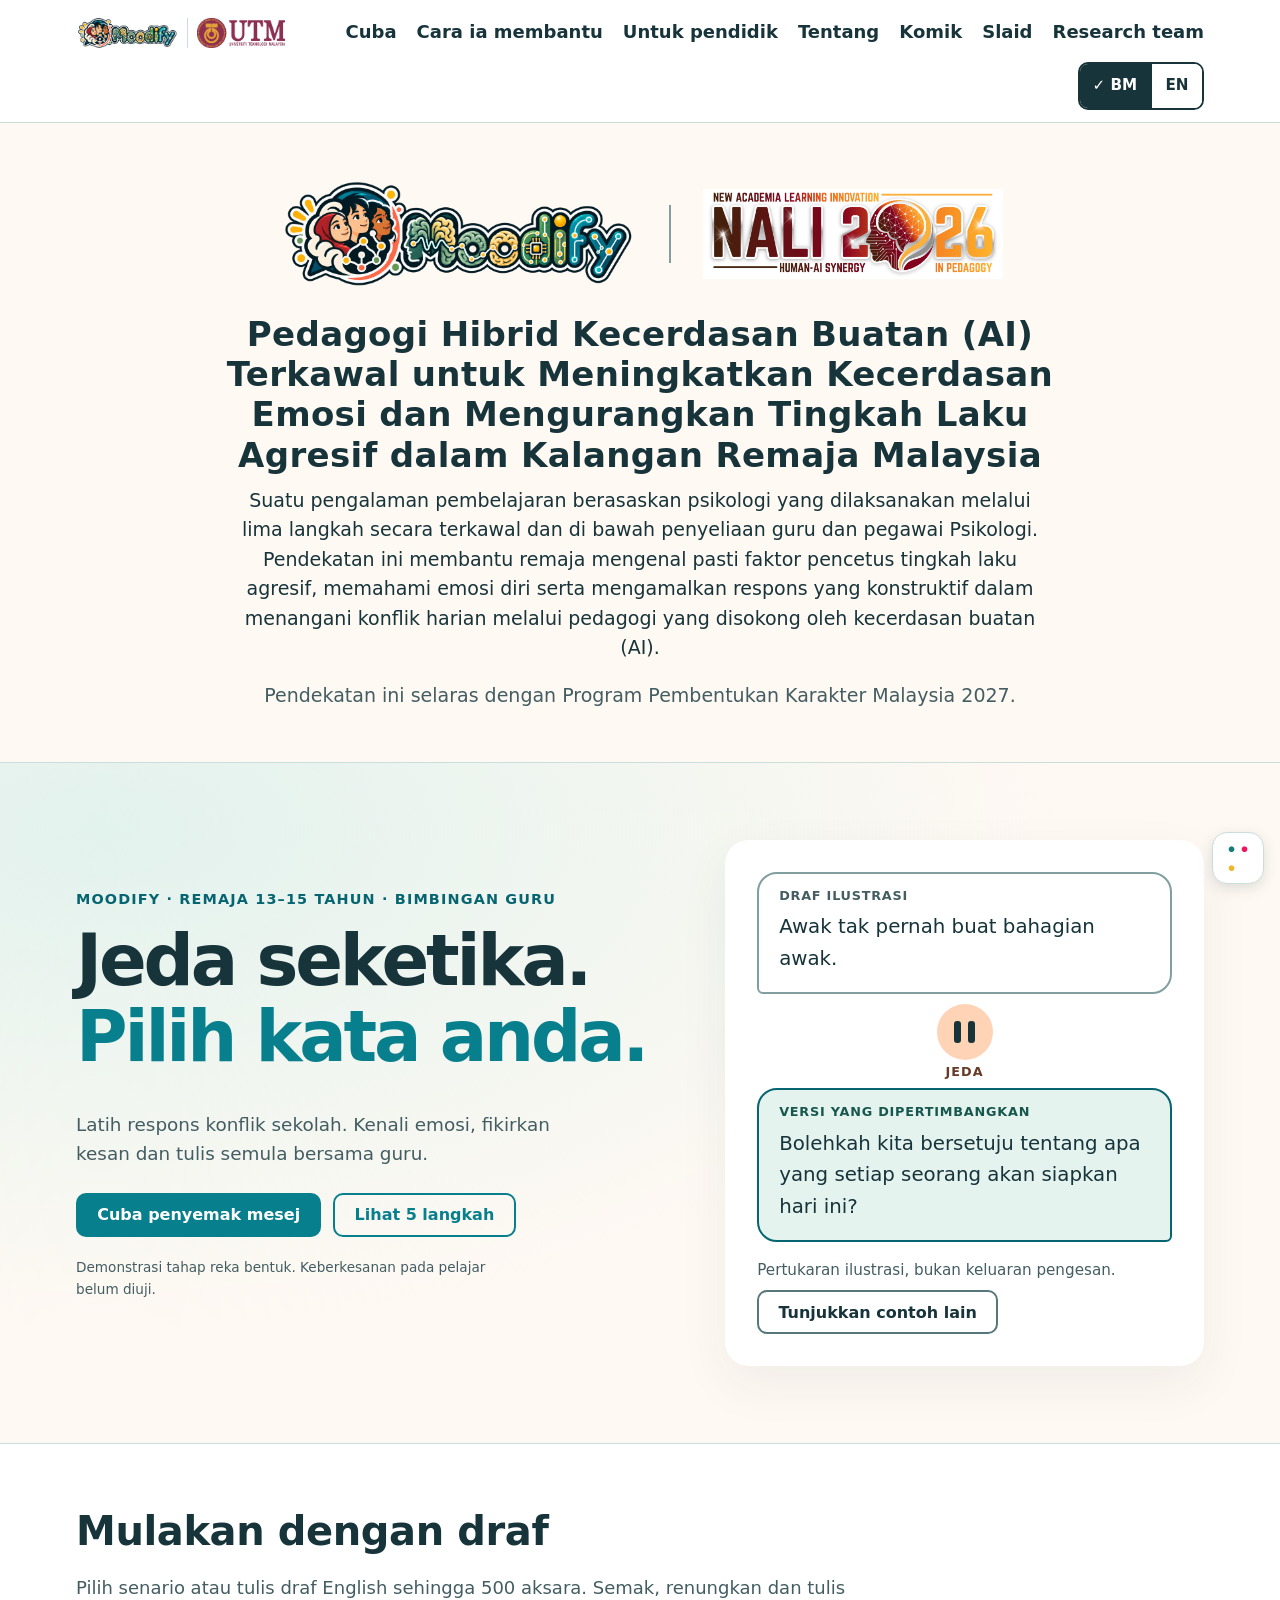
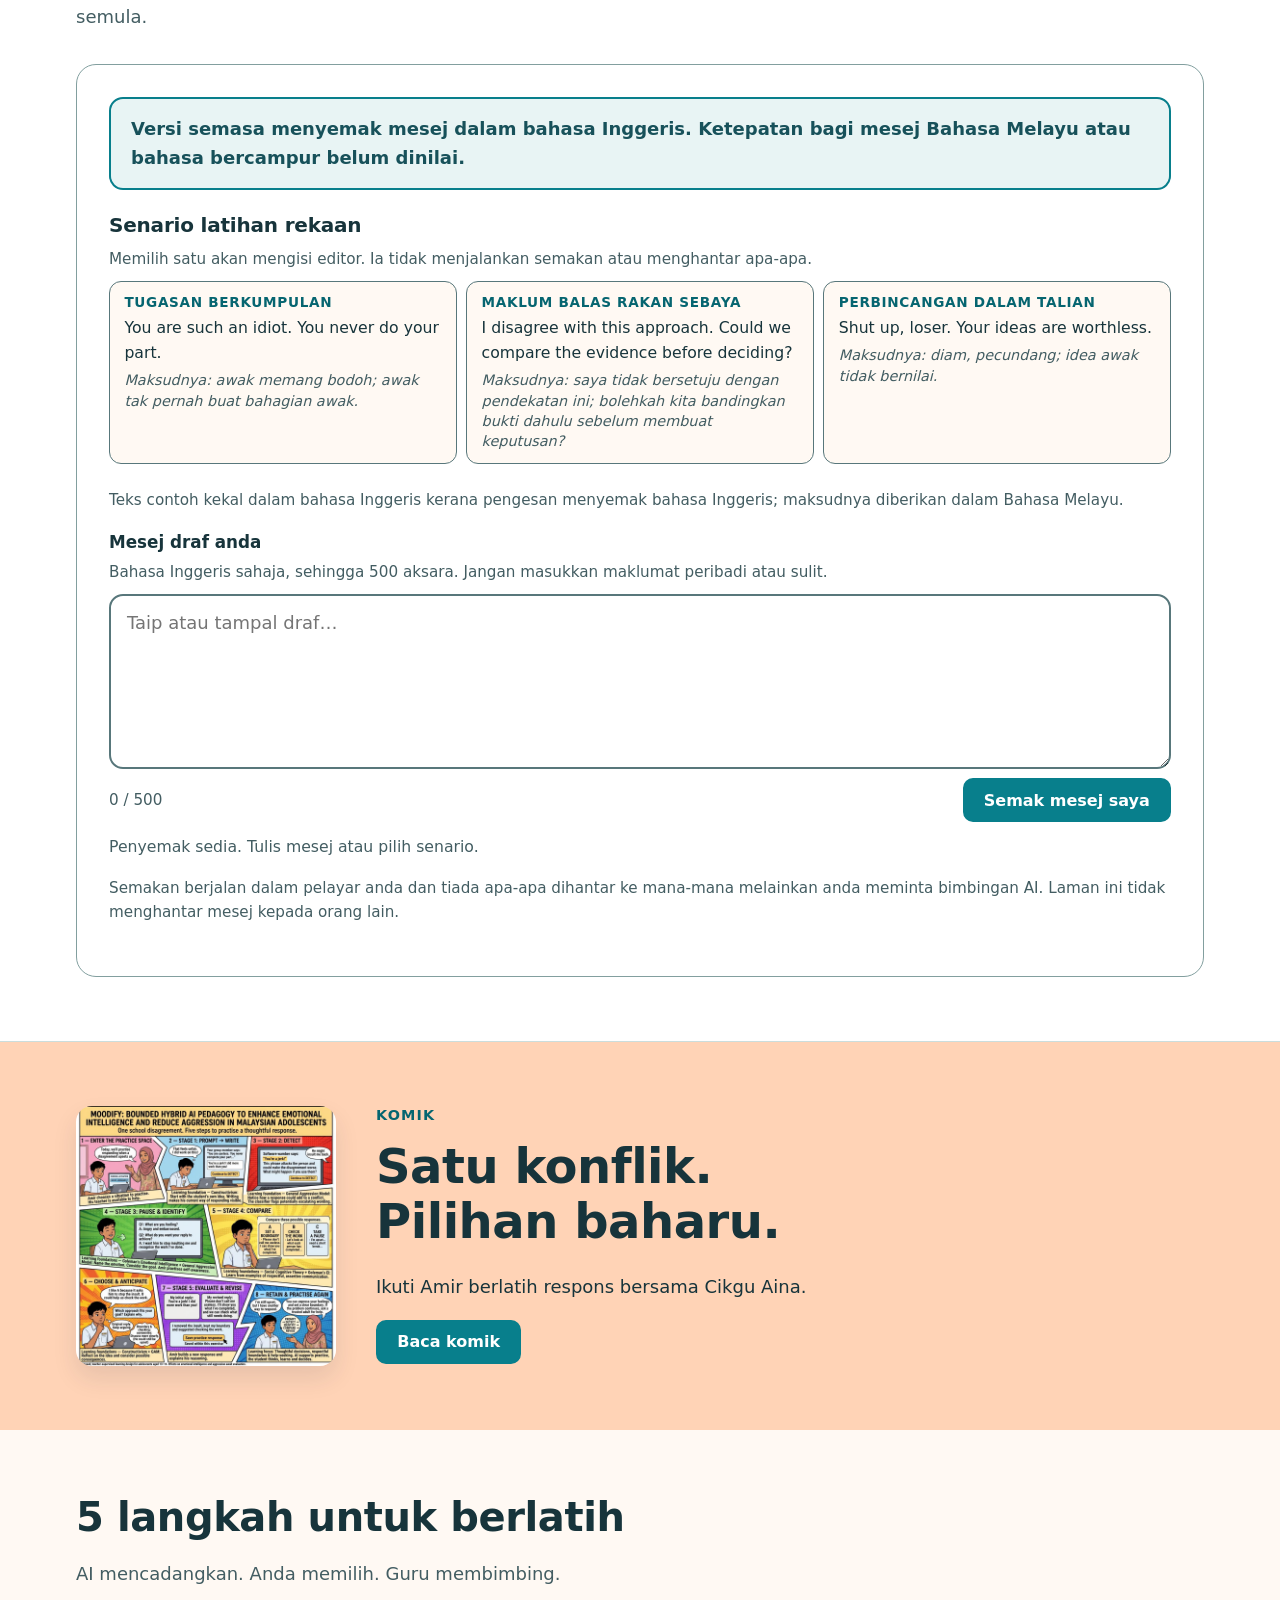
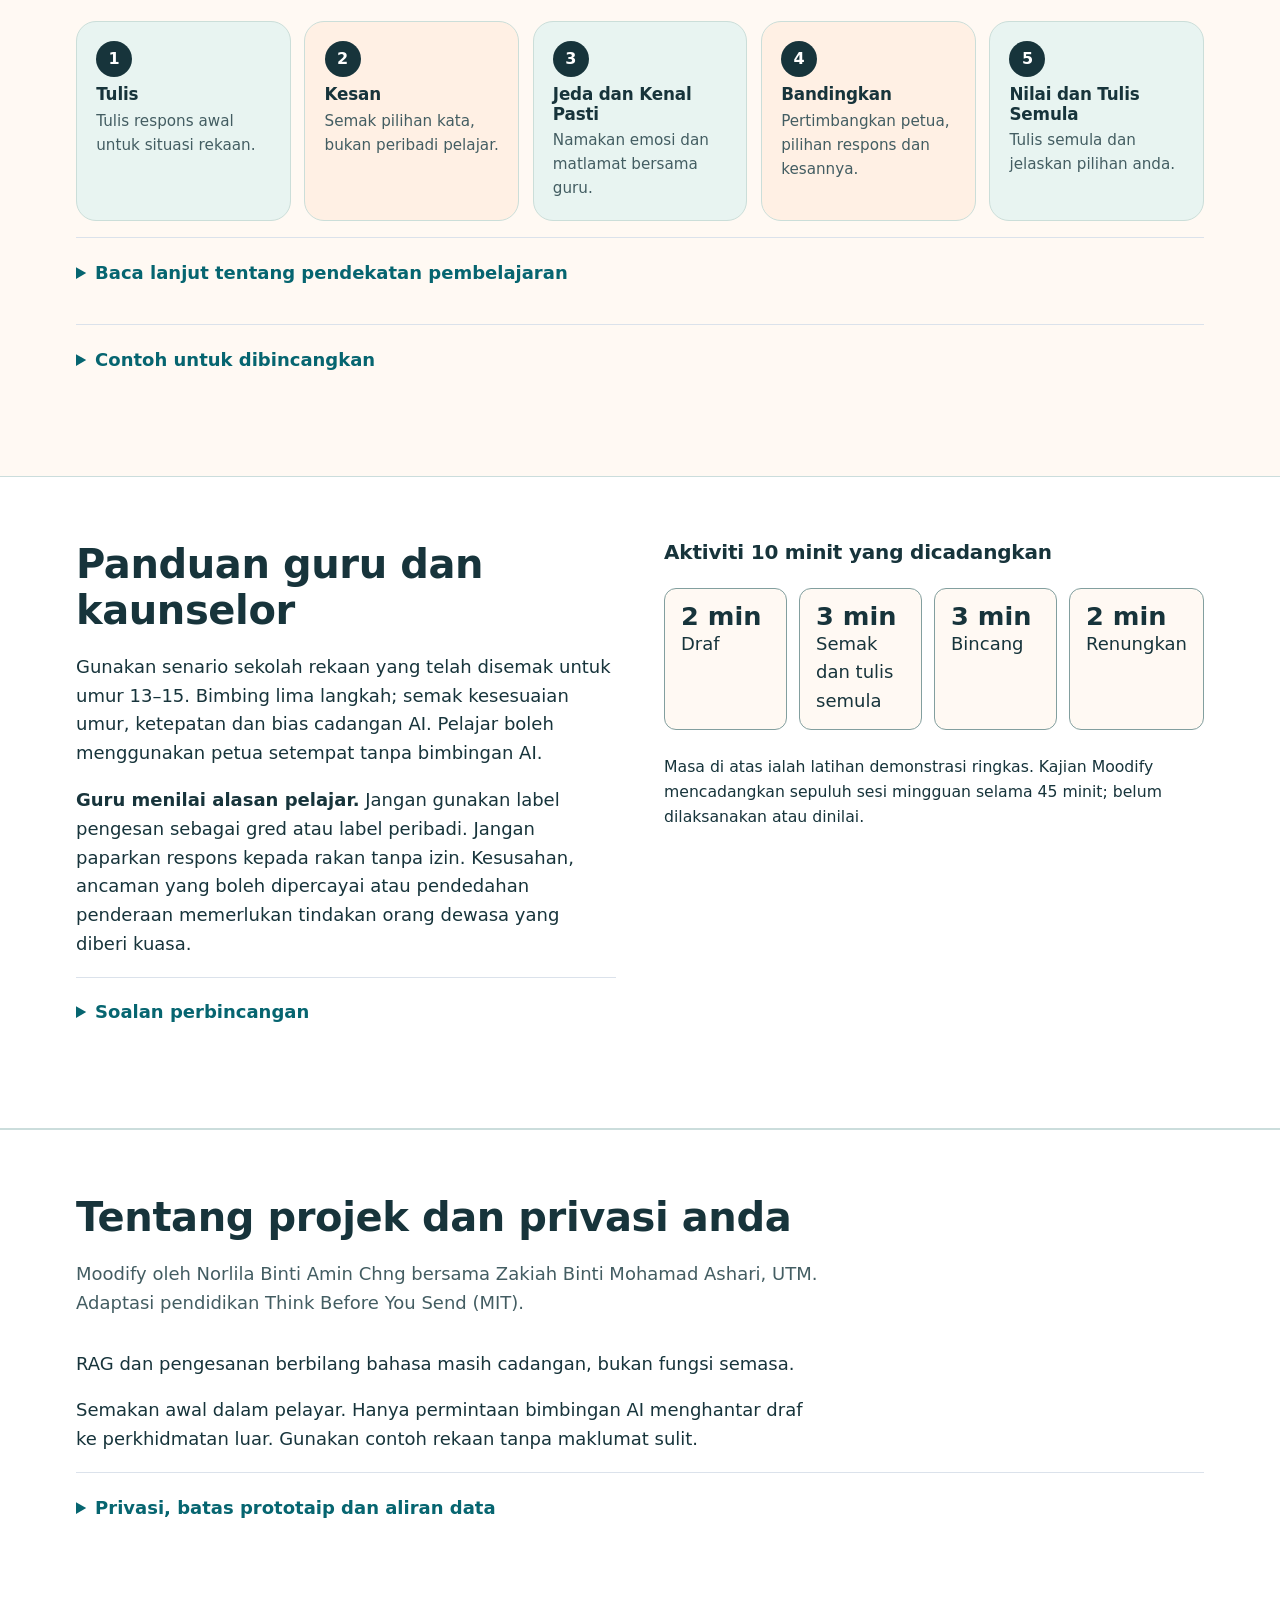
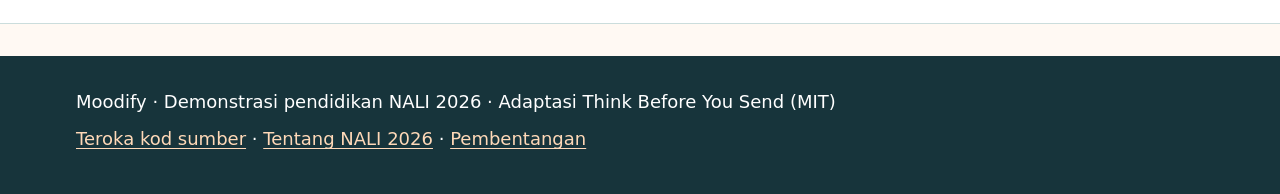
==== commit 1eb1b6cd: "Link research team page from navigation" ====
--- a/docs/index.html
+++ b/docs/index.html
@@ -26,7 +26,7 @@
         <li><a href="#educators" data-i18n="nav.educators"></a></li>
         <li><a href="#about" data-i18n="nav.about"></a></li>
         <li><a href="comic/" data-i18n="nav.comic"></a></li>
-        <li><a href="presentation/" data-i18n="nav.slides"></a></li>
+        <li><a href="presentation/" data-i18n="nav.slides"></a></li><li><a href="team/">Research team</a></li>
       </ul>
     </nav>
   </div>
--- a/docs/assets/css/moodify.css
+++ b/docs/assets/css/moodify.css
@@ -194,3 +194,5 @@
 
 .project-intro__copy { width: min(1100px, 100%); text-align: center; margin-inline: auto; }
 .project-intro__copy > p { width: min(980px, 100%); margin-inline: auto; text-align: center; }
+
+.project-intro__copy > p:last-child { width: 100%; margin-left: auto; margin-right: auto; text-align: center; }
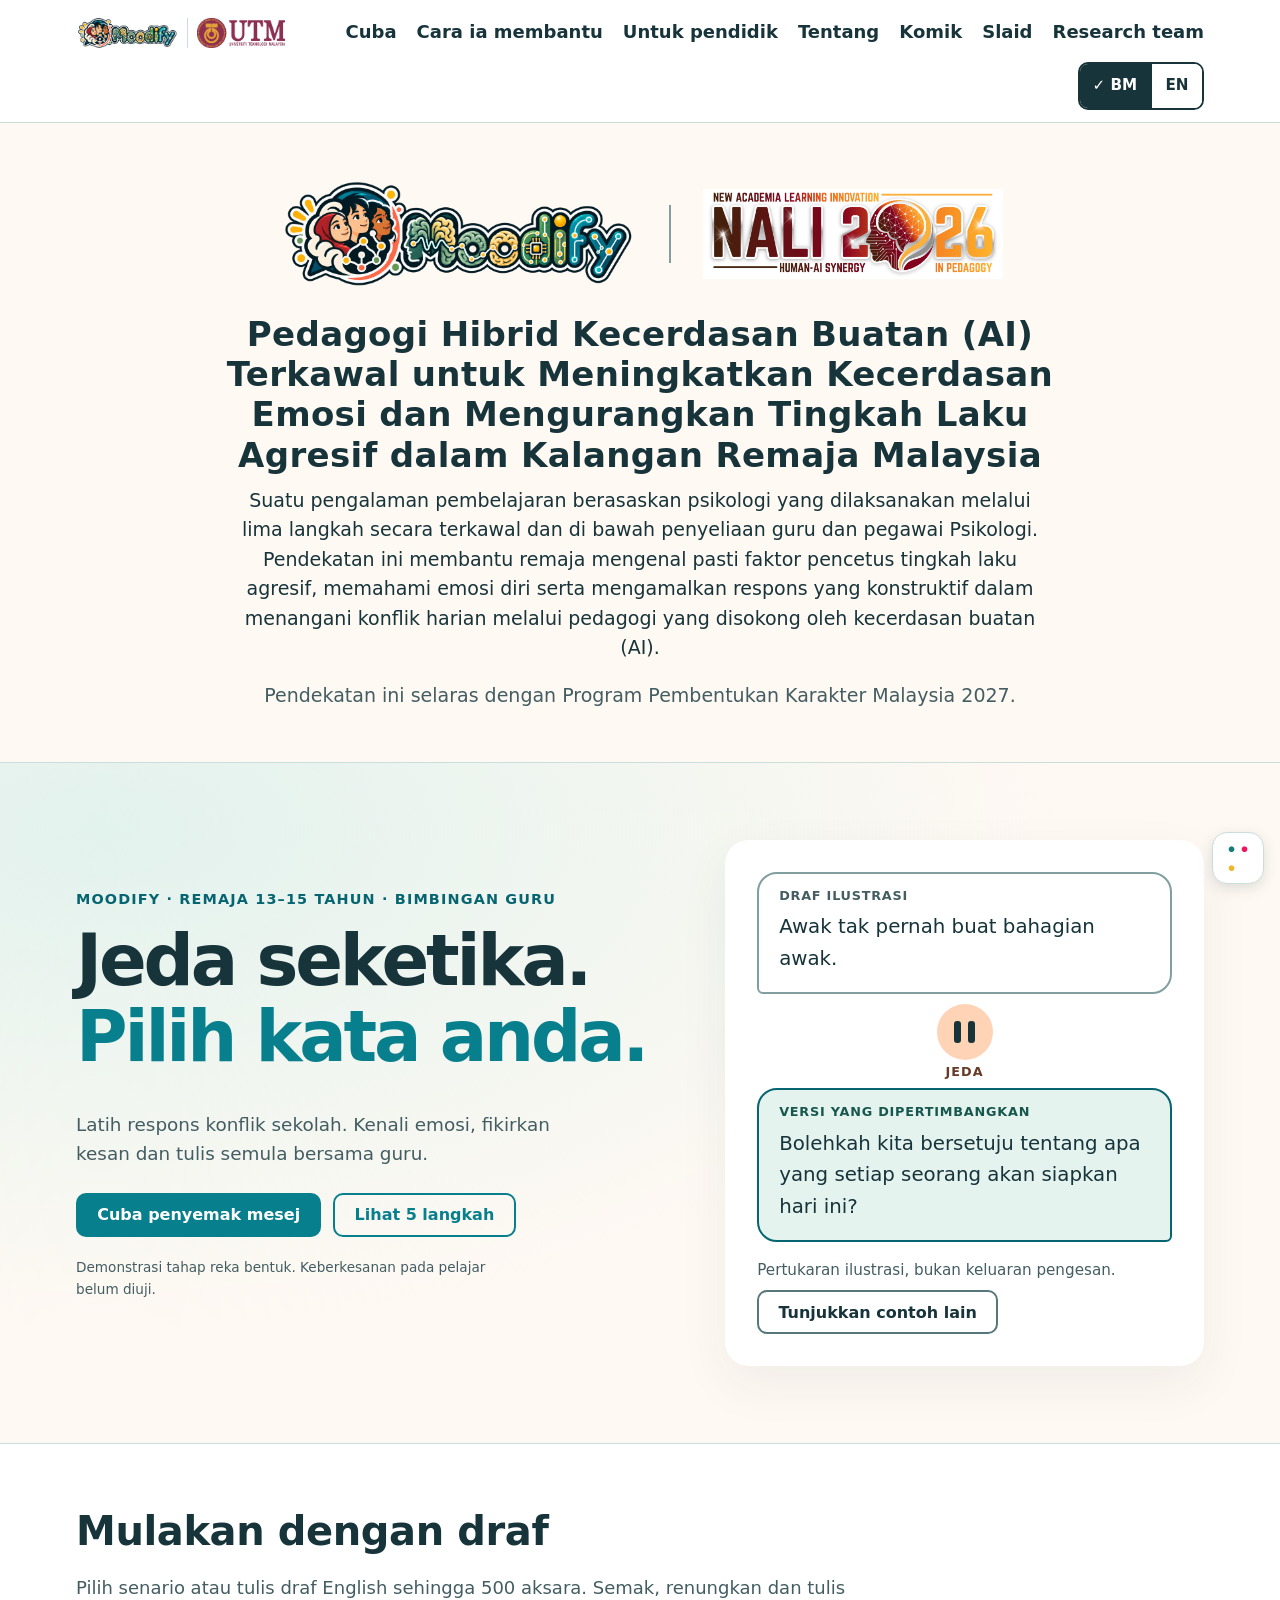
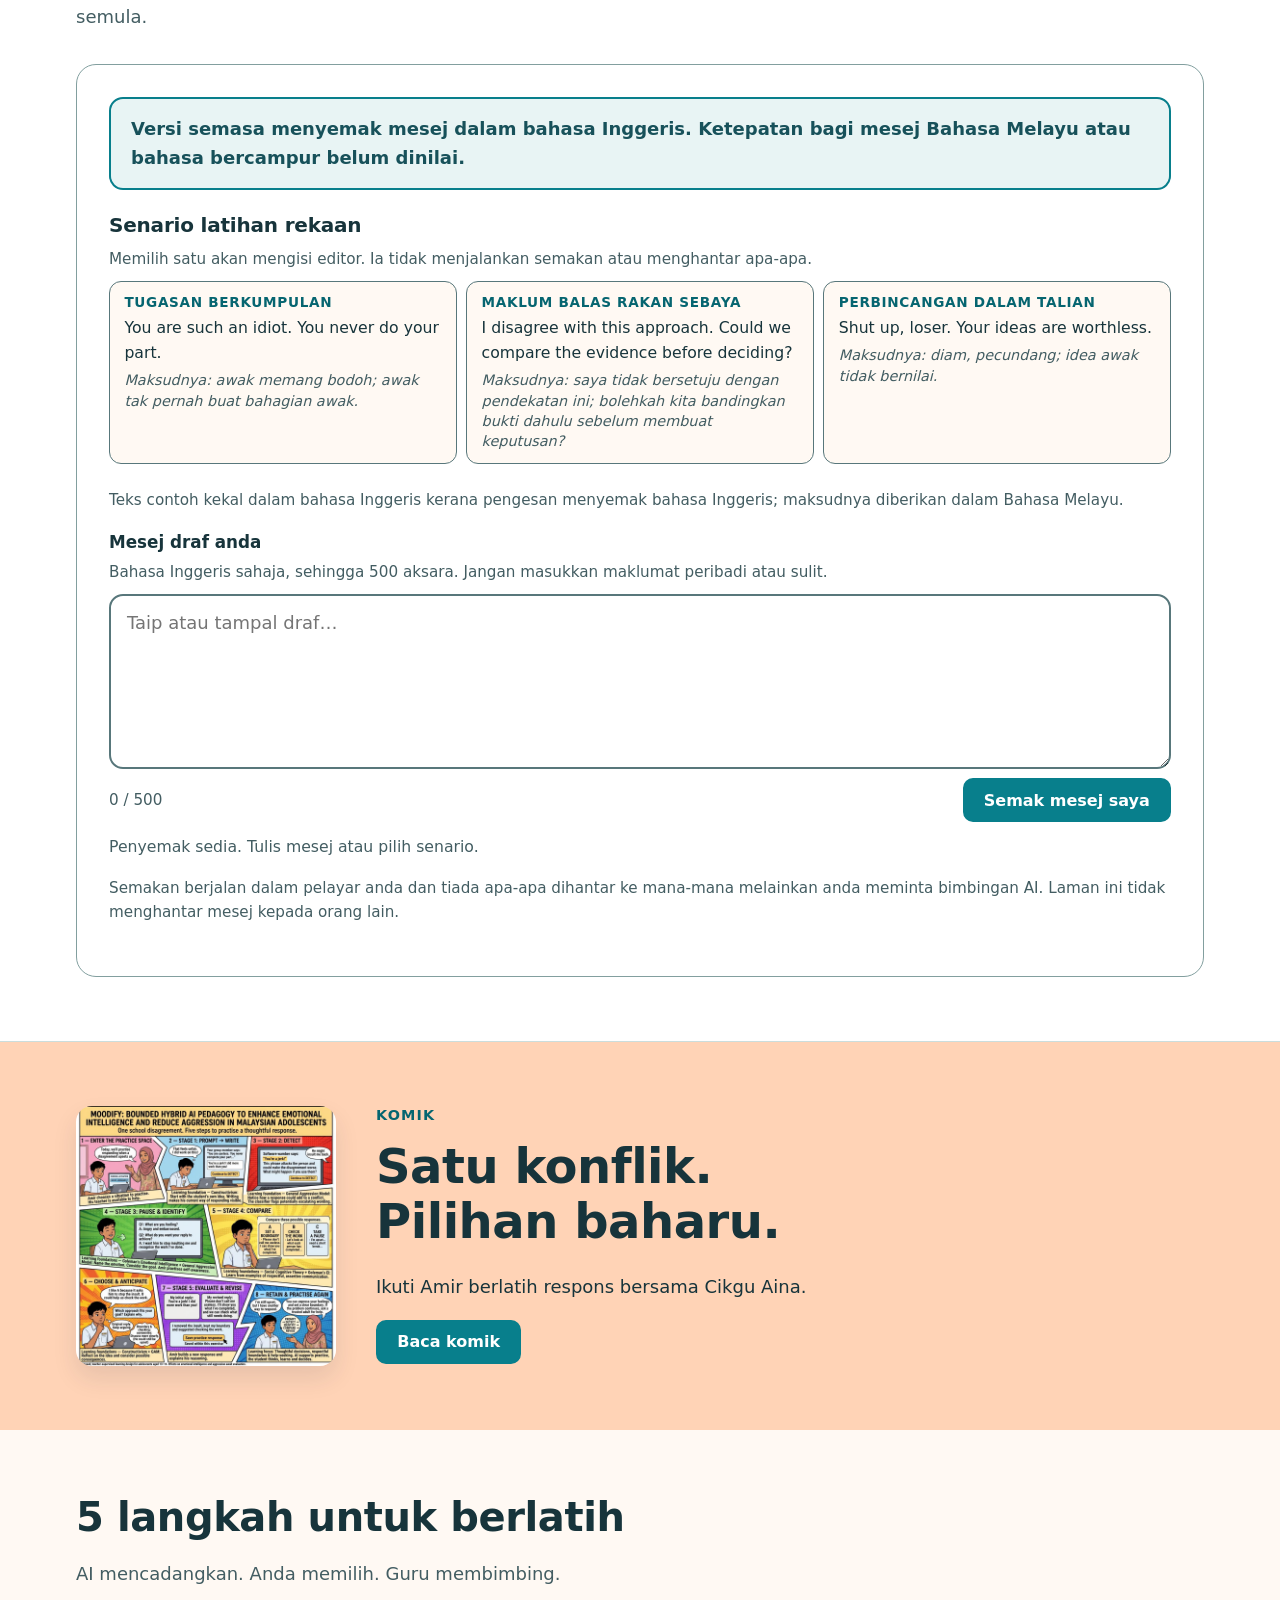
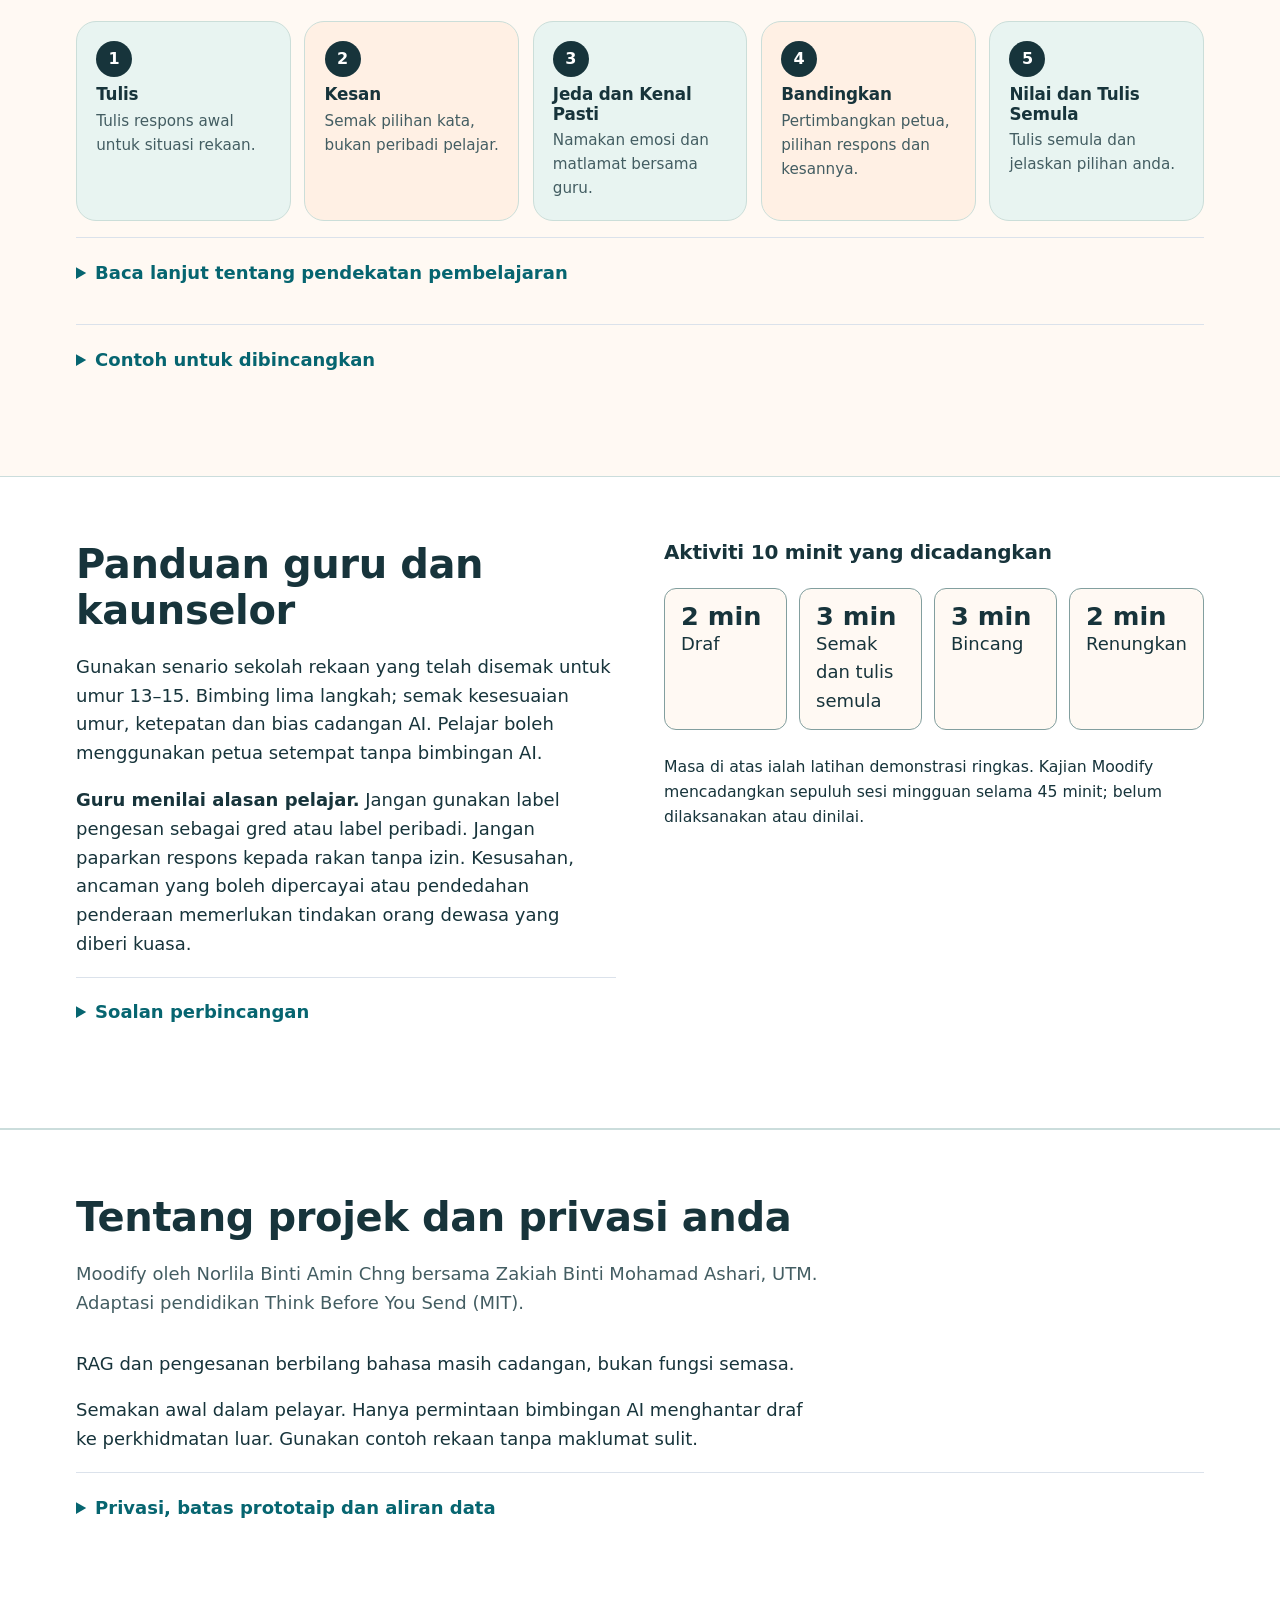
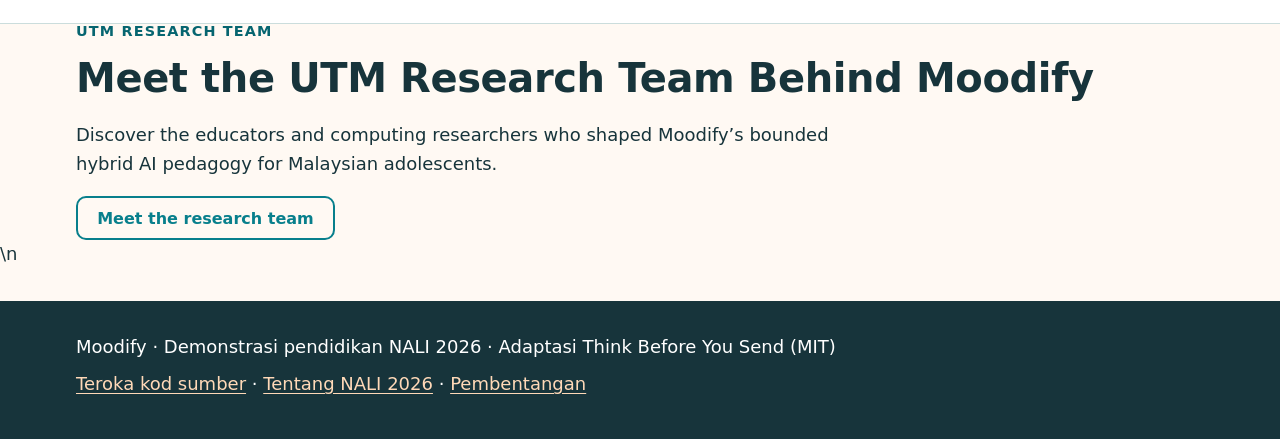
==== commit 4b62866a: "Add research team section after About" ====
--- a/docs/index.html
+++ b/docs/index.html
@@ -355,7 +355,7 @@
       </details>
     </div>
   </section>
-</main>
+<section class="team-promo" aria-labelledby="team-promo-title"><div class="container"><p class="eyebrow">UTM RESEARCH TEAM</p><h2 id="team-promo-title">Meet the UTM Research Team Behind Moodify</h2><p>Discover the educators and computing researchers who shaped Moodify’s bounded hybrid AI pedagogy for Malaysian adolescents.</p><a class="btn btn--secondary" href="team/">Meet the research team</a></div></section>\n</main>
 
 <footer class="site-footer">
   <div class="container">
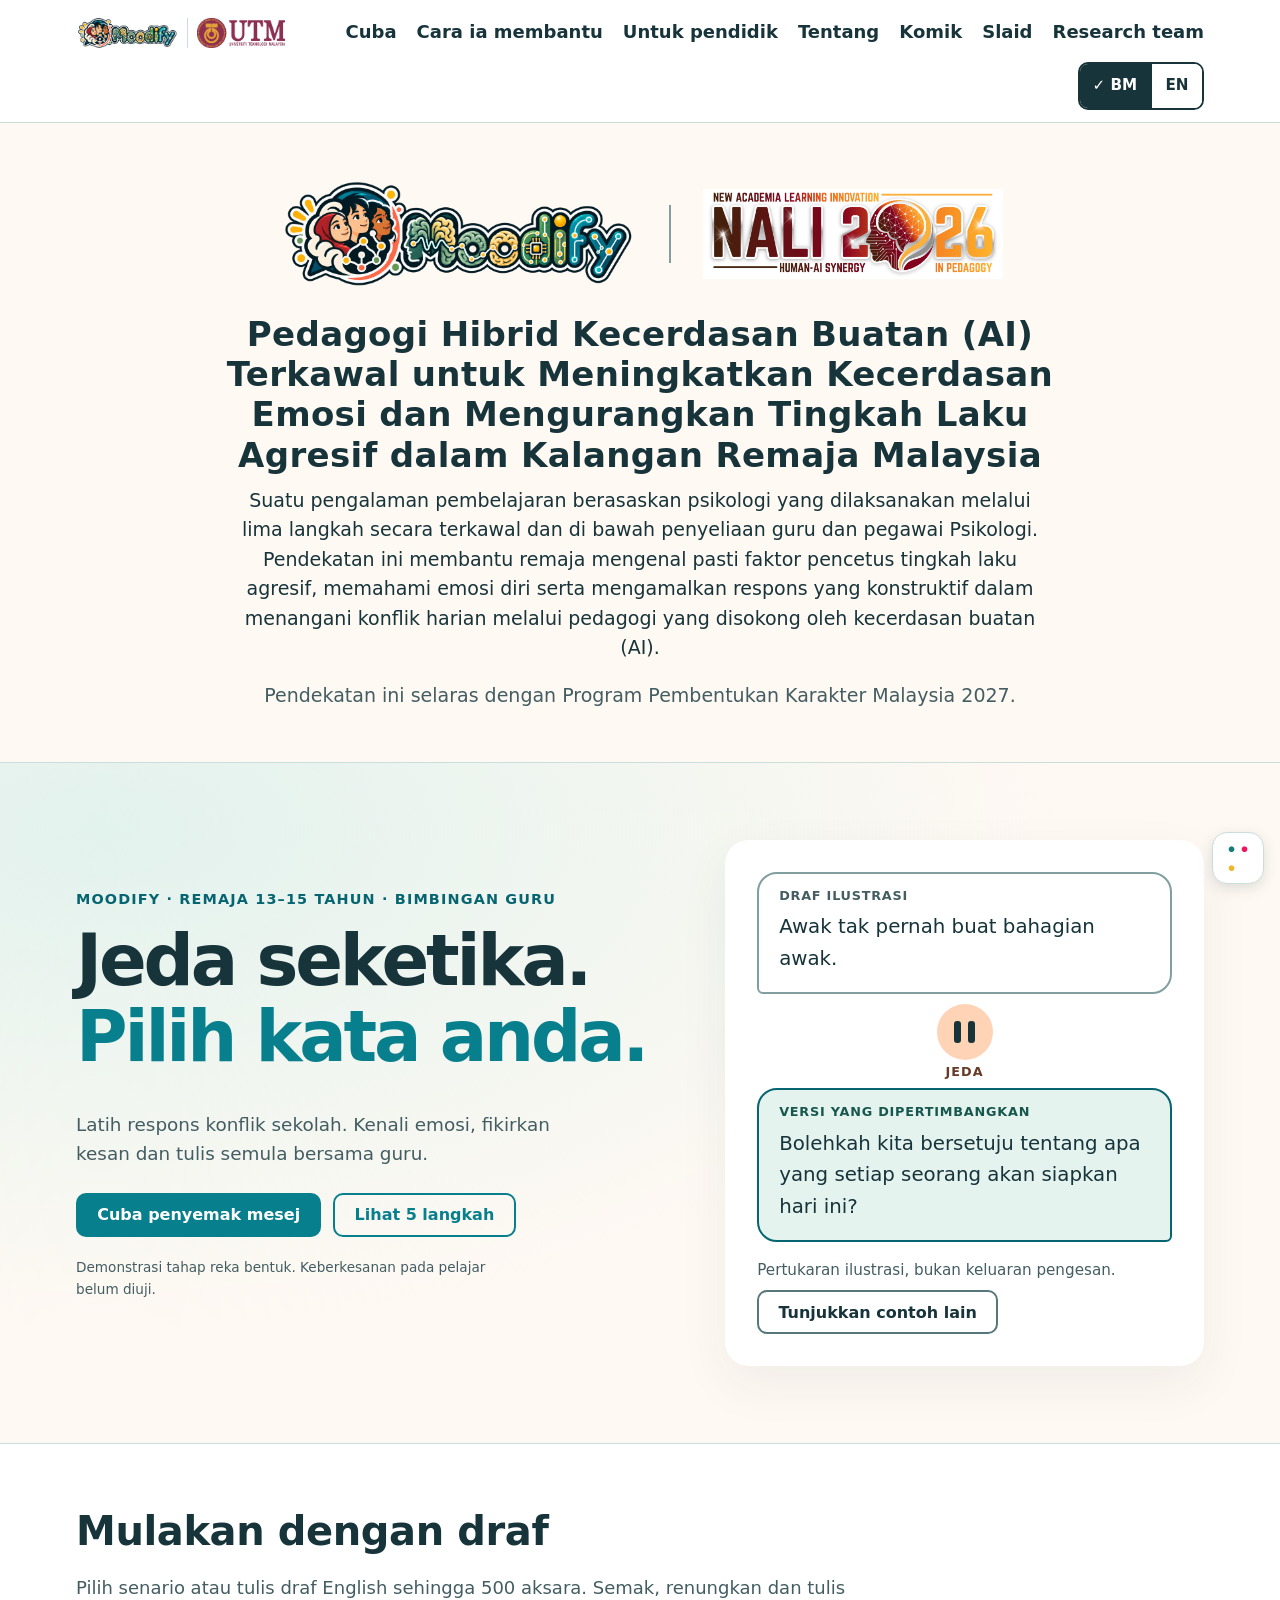
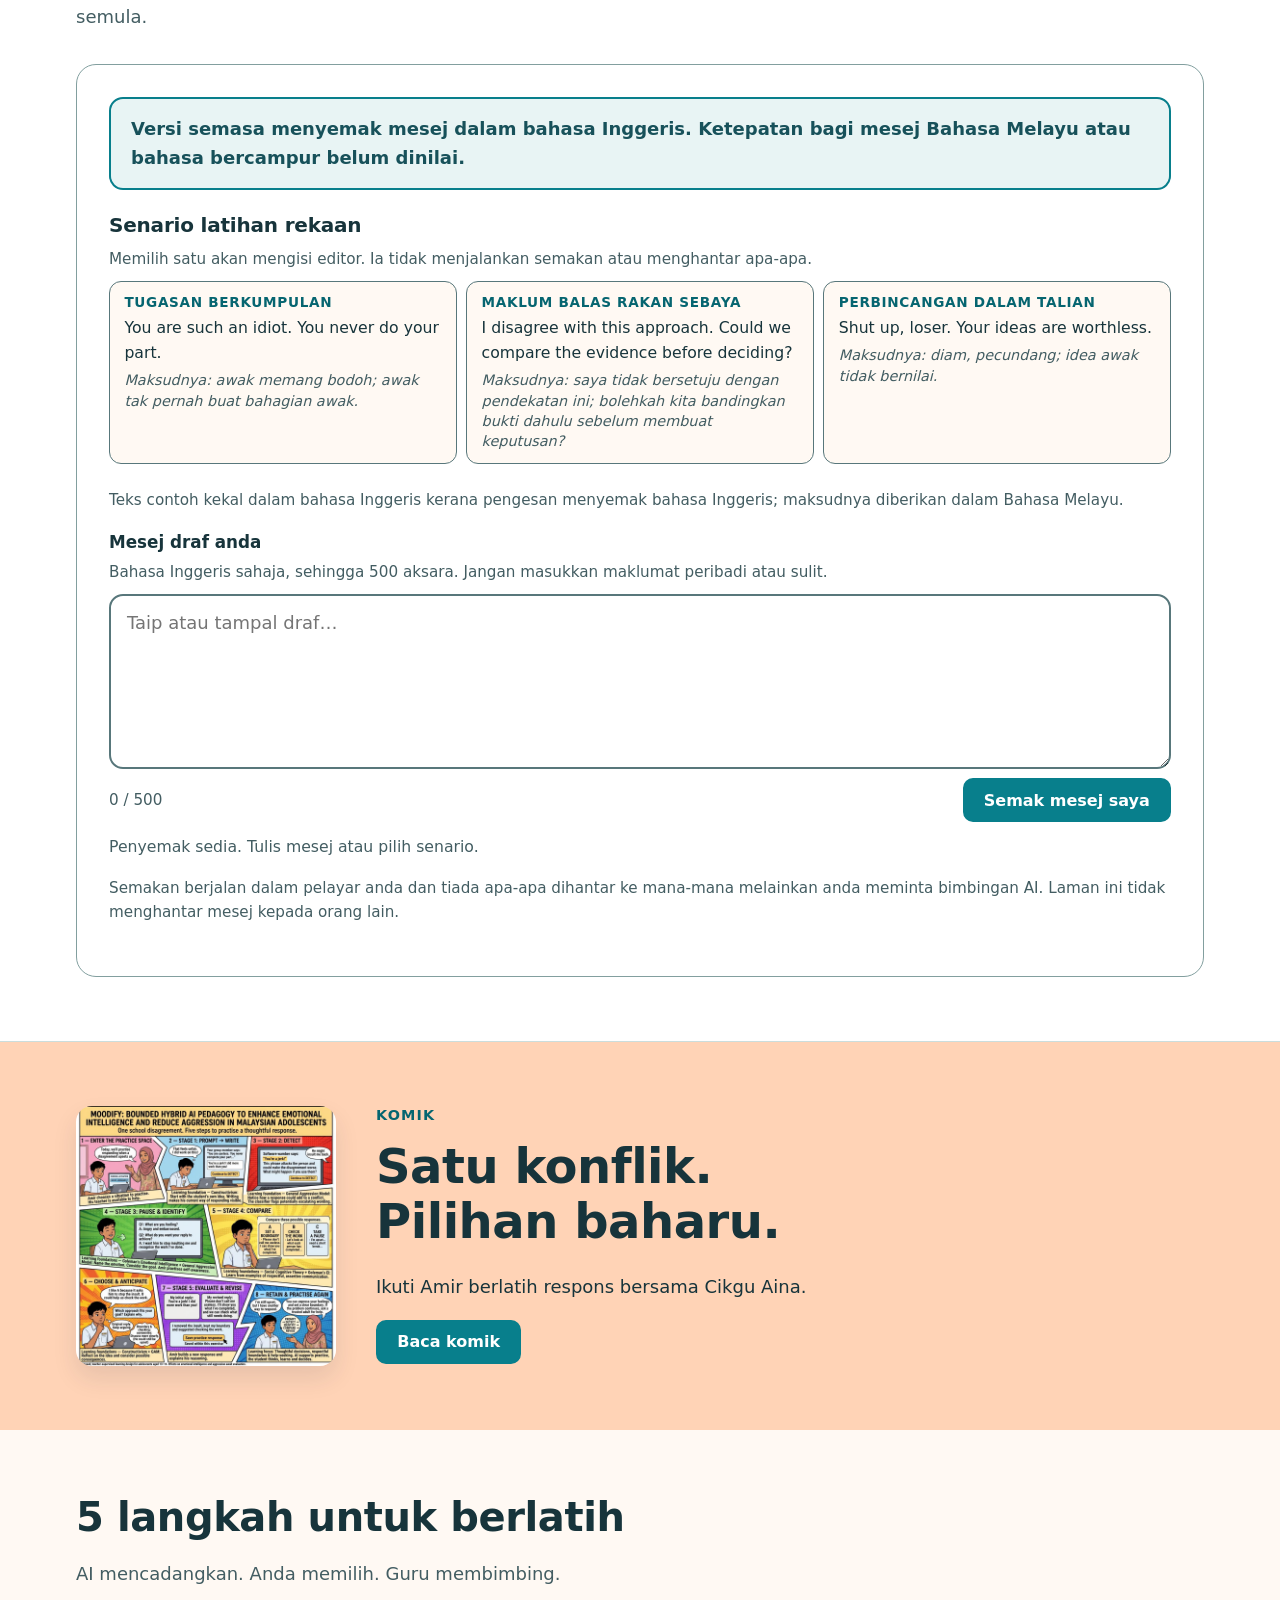
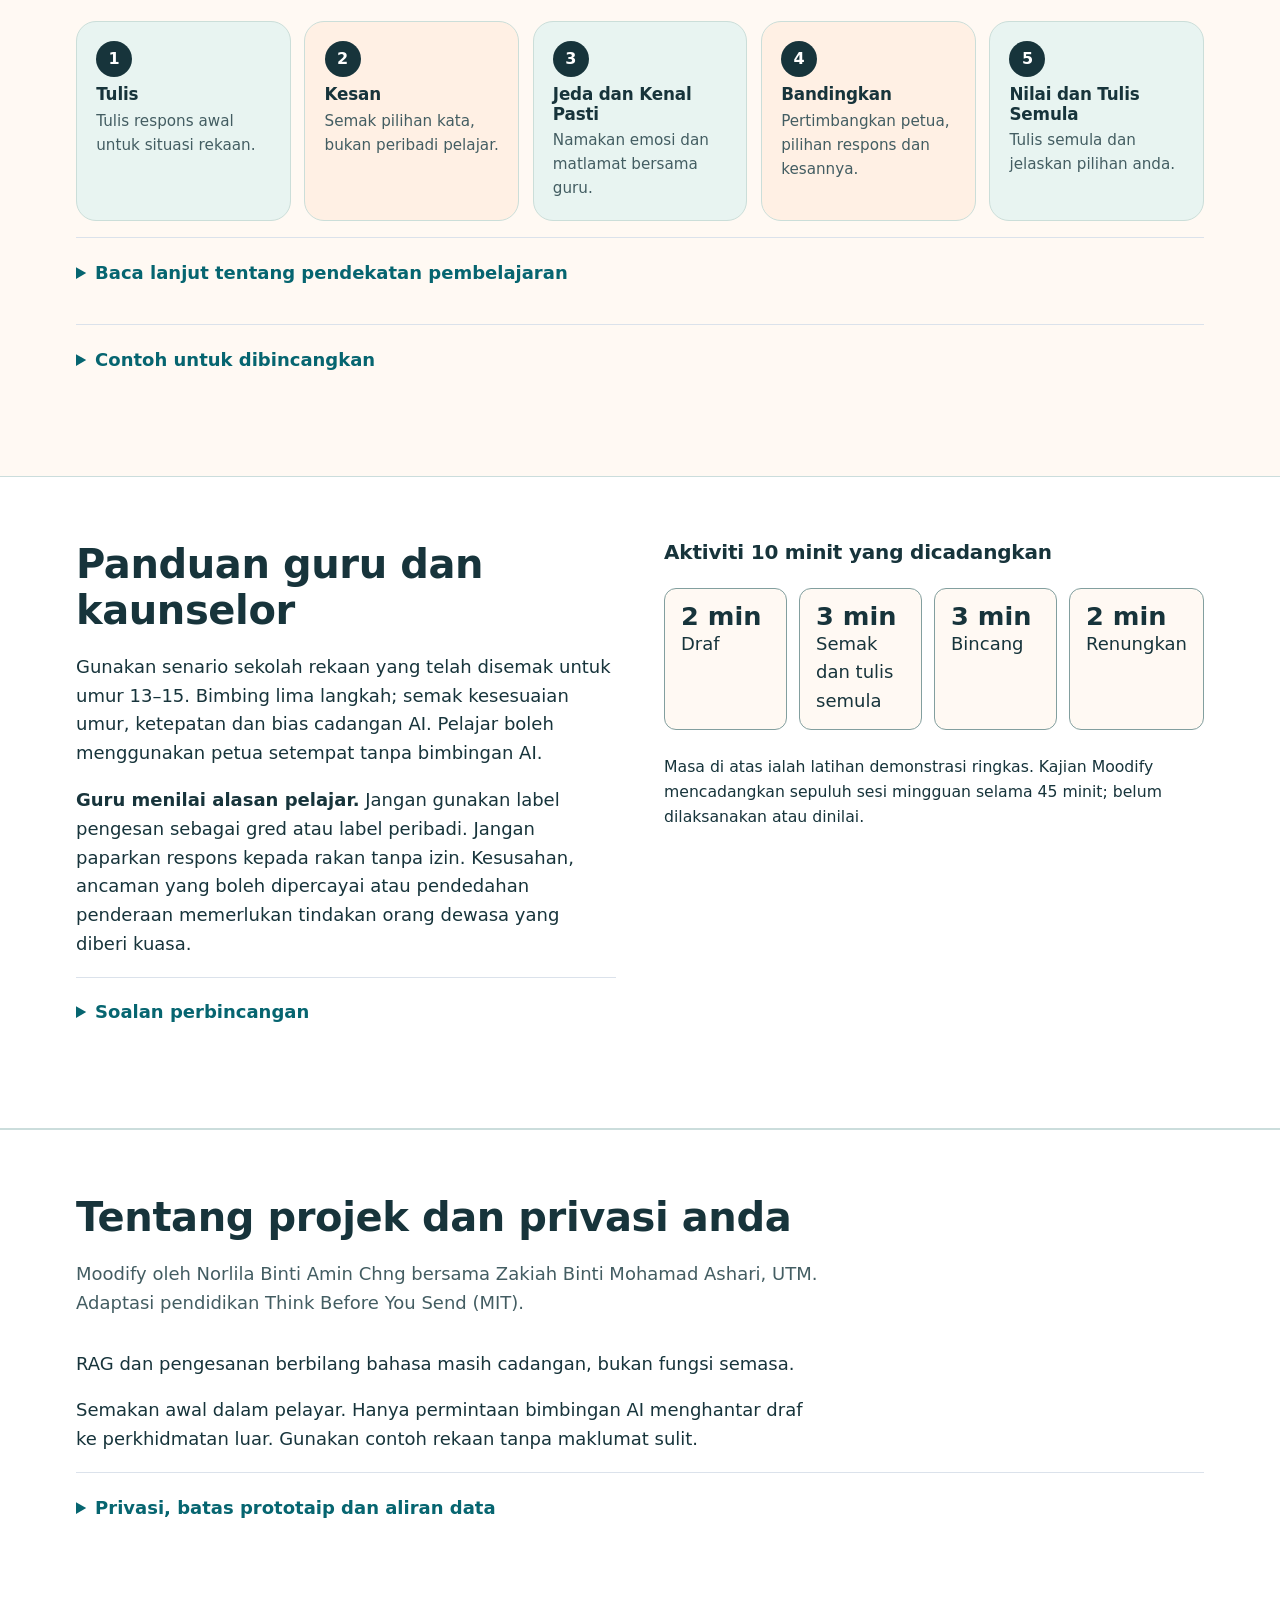
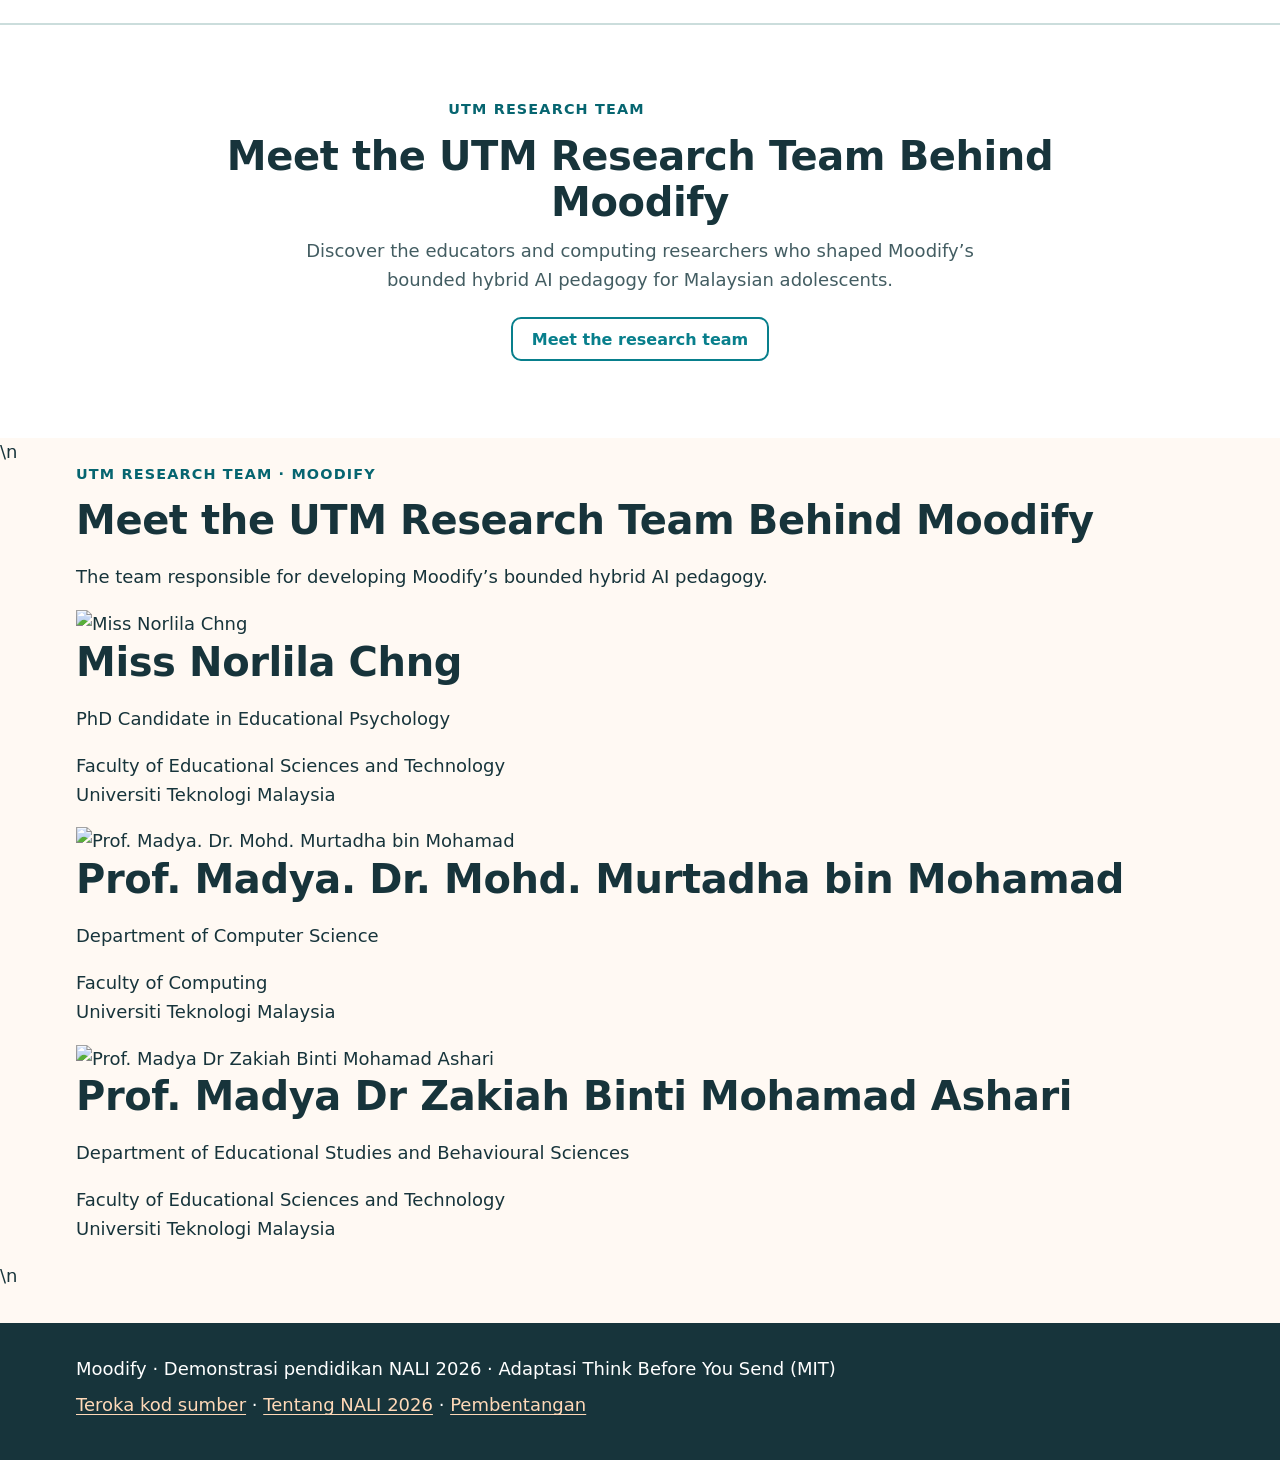
==== commit 53f7acc5: "Show full research team after About" ====
--- a/docs/index.html
+++ b/docs/index.html
@@ -355,7 +355,7 @@
       </details>
     </div>
   </section>
-<section class="team-promo" aria-labelledby="team-promo-title"><div class="container"><p class="eyebrow">UTM RESEARCH TEAM</p><h2 id="team-promo-title">Meet the UTM Research Team Behind Moodify</h2><p>Discover the educators and computing researchers who shaped Moodify’s bounded hybrid AI pedagogy for Malaysian adolescents.</p><a class="btn btn--secondary" href="team/">Meet the research team</a></div></section>\n</main>
+<section class="team-promo" aria-labelledby="team-promo-title"><div class="container"><p class="eyebrow">UTM RESEARCH TEAM</p><h2 id="team-promo-title">Meet the UTM Research Team Behind Moodify</h2><p>Discover the educators and computing researchers who shaped Moodify’s bounded hybrid AI pedagogy for Malaysian adolescents.</p><a class="btn btn--secondary" href="team/">Meet the research team</a></div></section>\n<section class="team-inline" aria-labelledby="team-inline-title"><div class="container"><p class="eyebrow">UTM RESEARCH TEAM · MOODIFY</p><h2 id="team-inline-title">Meet the UTM Research Team Behind Moodify</h2><p class="team-inline-lede">The team responsible for developing Moodify’s bounded hybrid AI pedagogy.</p><section class="team-grid" aria-label="UTM research team profiles"><article class="team-card"><img class="team-photo" src="https://raw.githubusercontent.com/NORLILA01/moodify/main/docs/assets/images/Miss%20Norlila%20Chng.jpg" alt="Miss Norlila Chng"><h2>Miss Norlila Chng</h2><p class="team-role">PhD Candidate in Educational Psychology</p><p>Faculty of Educational Sciences and Technology<br>Universiti Teknologi Malaysia</p></article><article class="team-card"><img class="team-photo" src="https://raw.githubusercontent.com/NORLILA01/moodify/main/docs/assets/images/Prof.%20Madya.%20Dr.%20Mohd.%20Murtadha%20bin%20Mohamad.jpg" alt="Prof. Madya. Dr. Mohd. Murtadha bin Mohamad"><h2>Prof. Madya. Dr. Mohd. Murtadha bin Mohamad</h2><p class="team-role">Department of Computer Science</p><p>Faculty of Computing<br>Universiti Teknologi Malaysia</p></article><article class="team-card"><img class="team-photo" src="https://raw.githubusercontent.com/NORLILA01/moodify/main/docs/assets/images/Prof.%20Madya%20Dr%20Zakiah%20Binti%20Mohamad%20Ashari.jpg" alt="Prof. Madya Dr Zakiah Binti Mohamad Ashari"><h2>Prof. Madya Dr Zakiah Binti Mohamad Ashari</h2><p class="team-role">Department of Educational Studies and Behavioural Sciences</p><p>Faculty of Educational Sciences and Technology<br>Universiti Teknologi Malaysia</p></article></section></div></section>\n</main>
 
 <footer class="site-footer">
   <div class="container">
--- a/docs/assets/css/moodify.css
+++ b/docs/assets/css/moodify.css
@@ -196,3 +196,5 @@
 .project-intro__copy > p { width: min(980px, 100%); margin-inline: auto; text-align: center; }
 
 .project-intro__copy > p:last-child { width: 100%; margin-left: auto; margin-right: auto; text-align: center; }
+
+.team-promo{padding:clamp(2.5rem,6vw,5rem) 1.5rem;text-align:center;background:var(--surface);border-top:1px solid var(--border)}.team-promo .container{max-width:900px}.team-promo h2{margin:.3rem auto .8rem}.team-promo p:not(.eyebrow){max-width:700px;margin:0 auto 1.4rem;color:var(--ink-soft)}
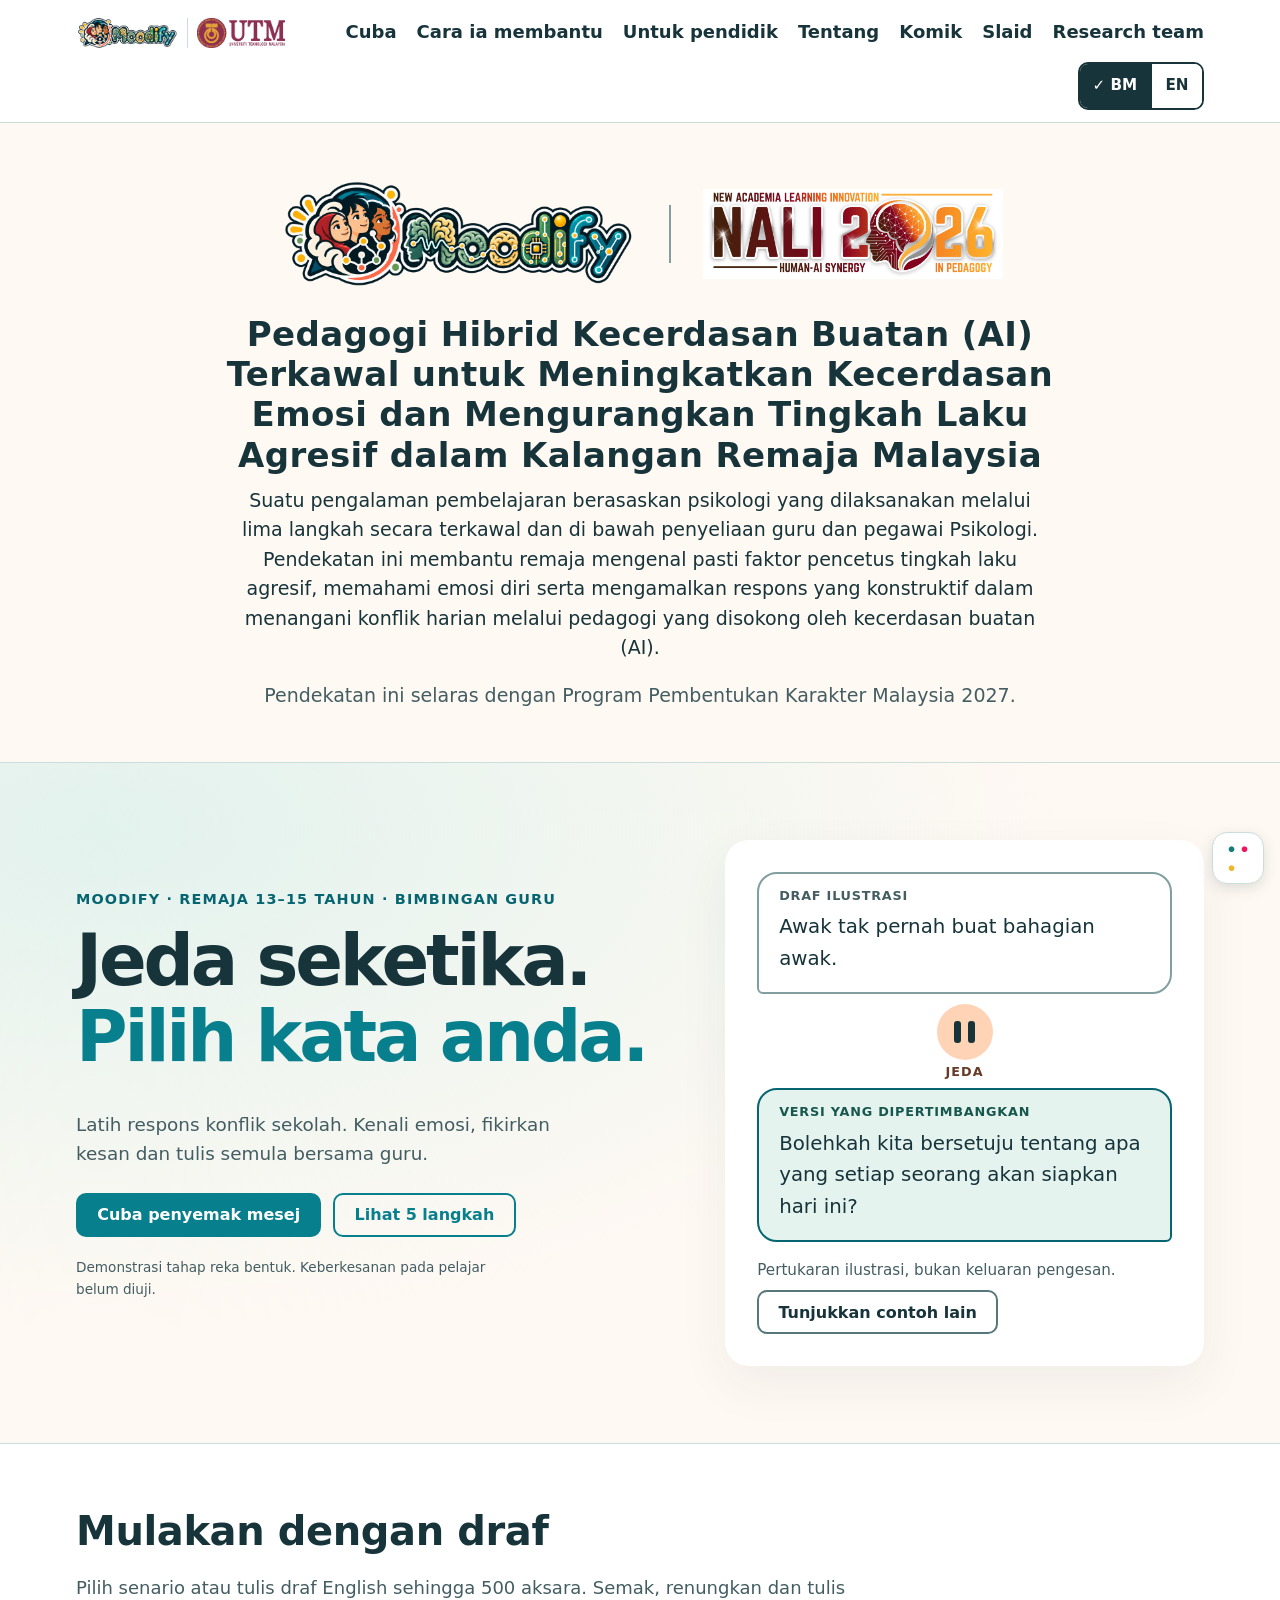
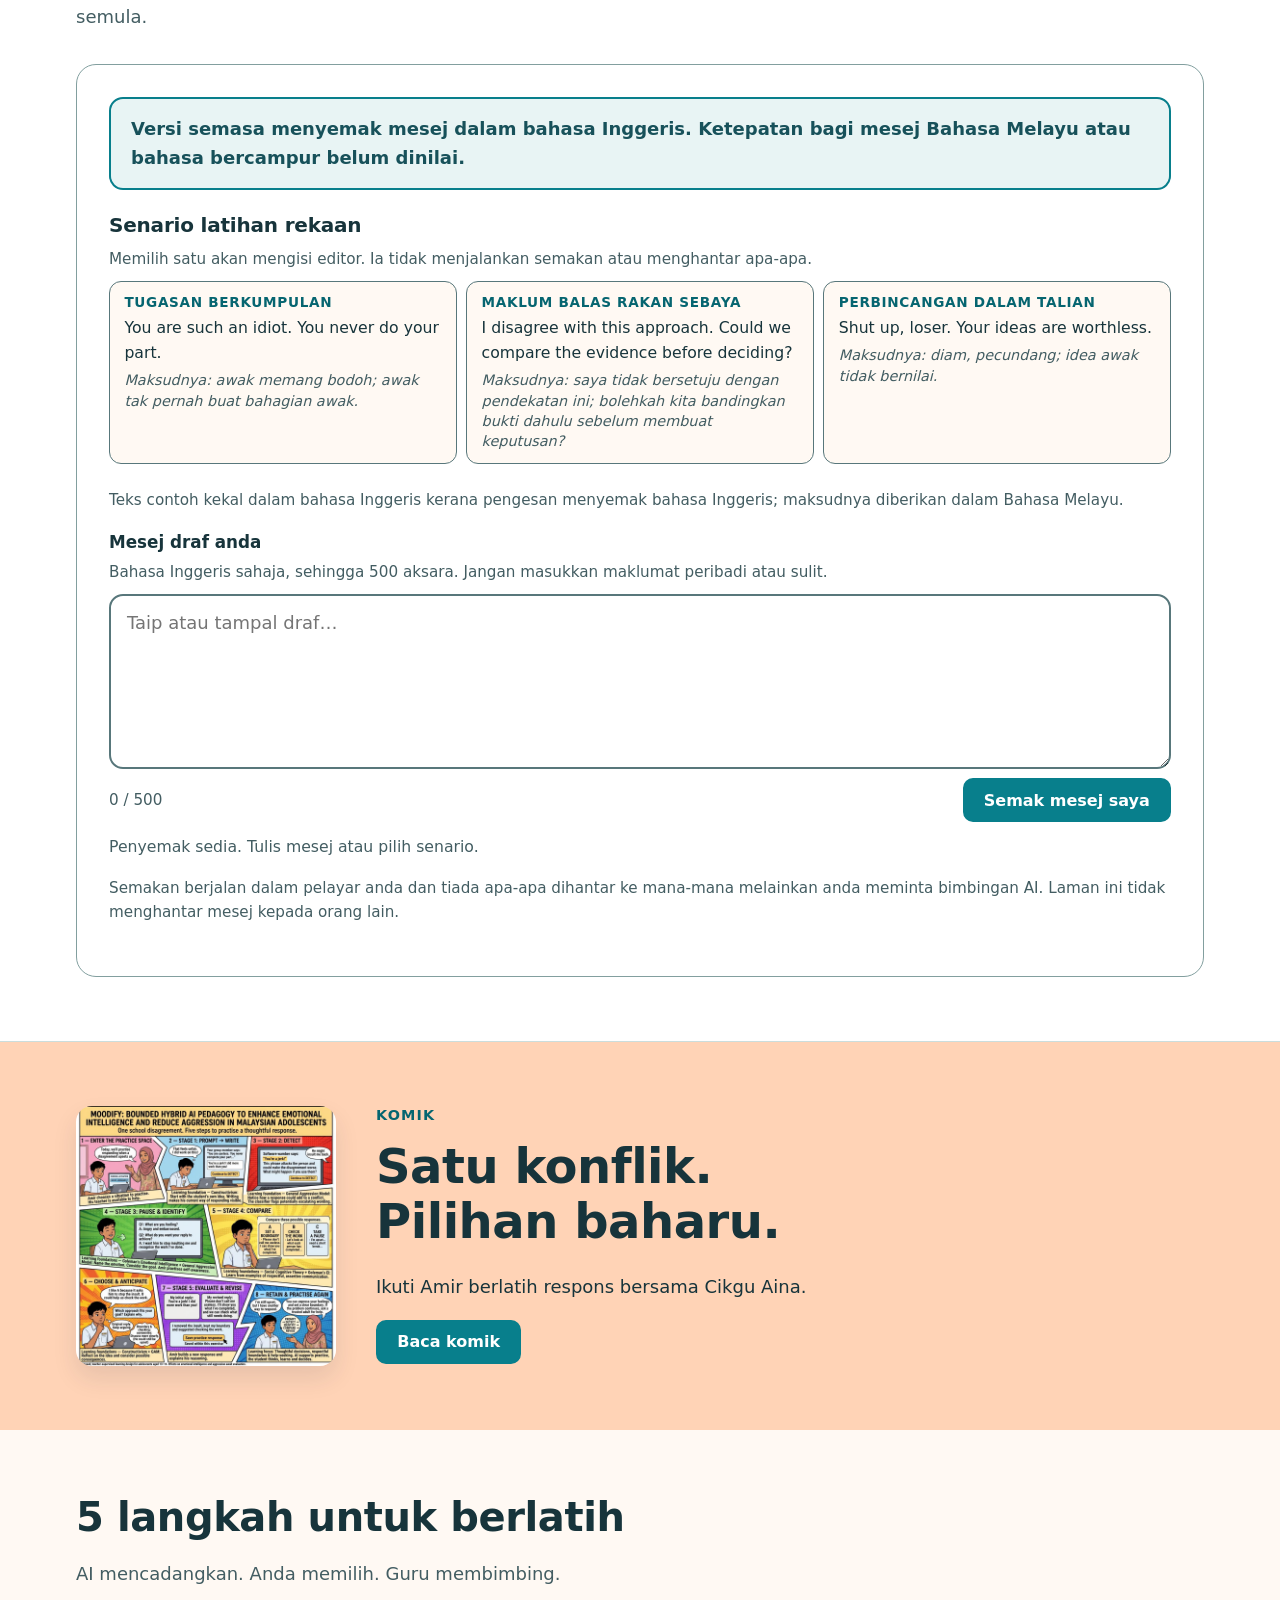
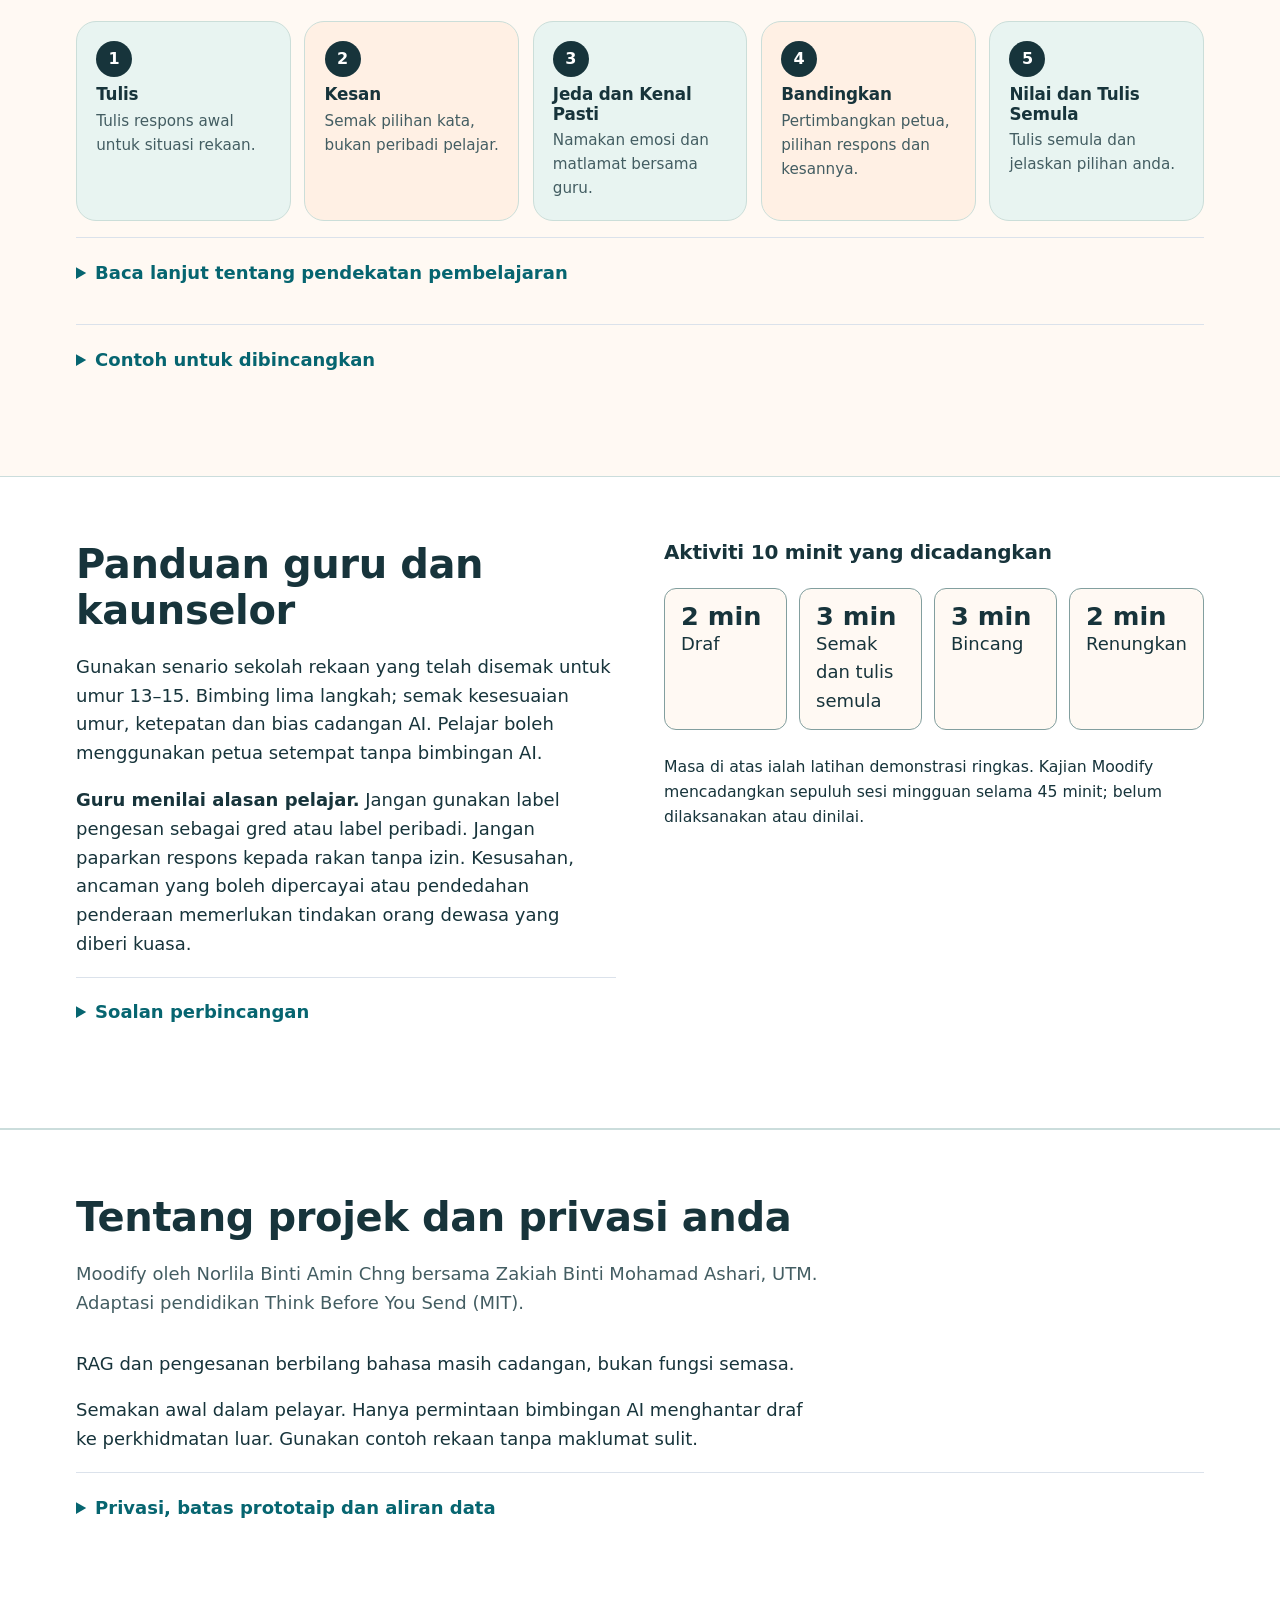
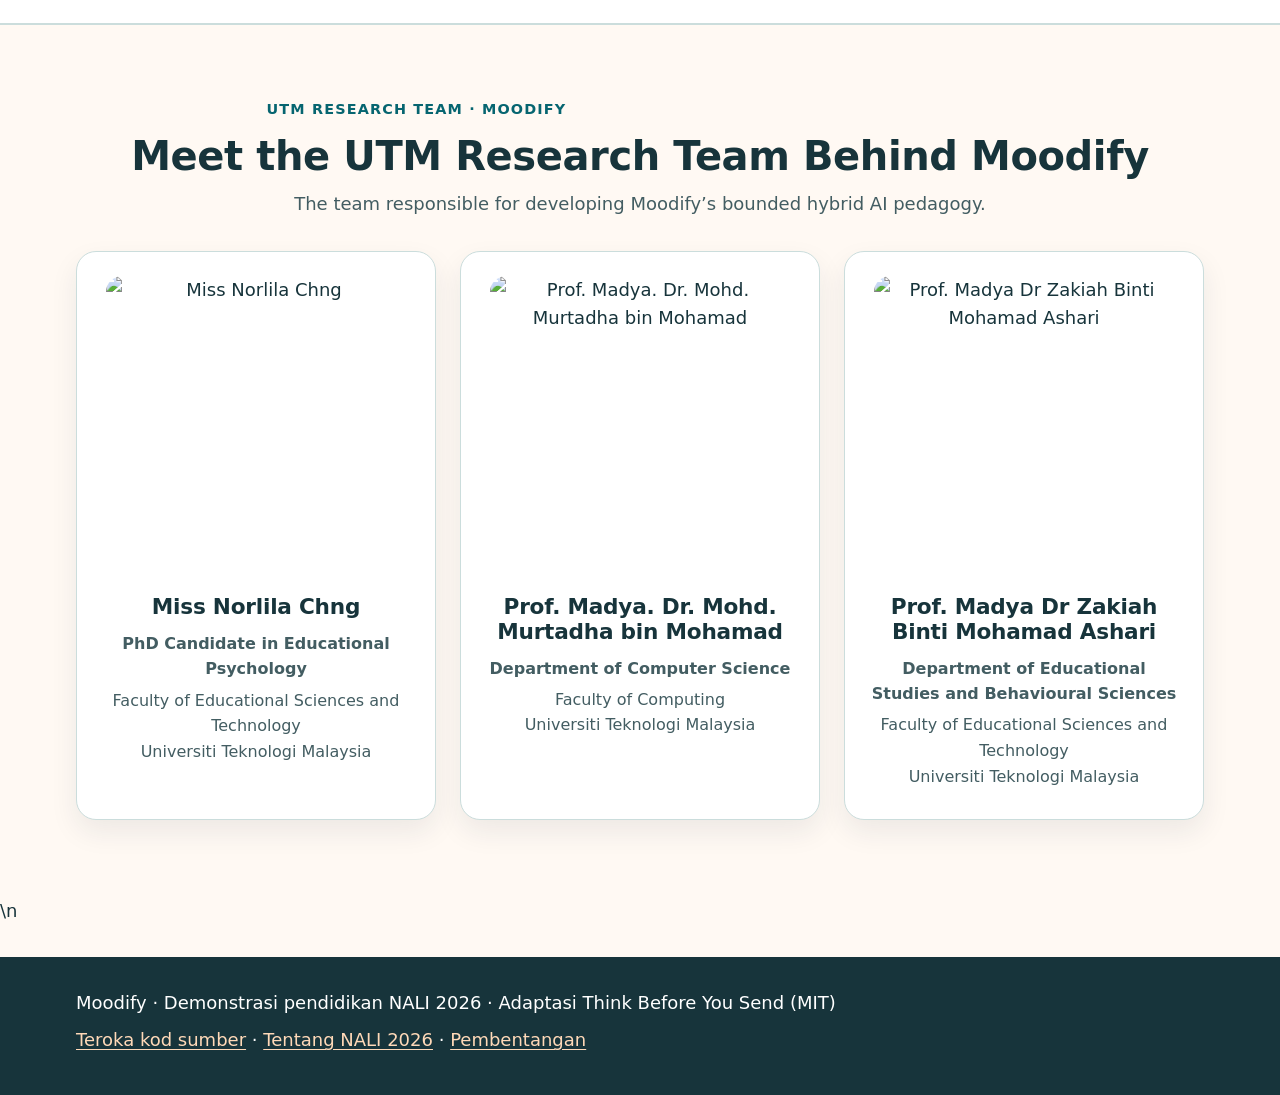
==== commit c434d690: "Keep full research team section after About" ====
--- a/docs/index.html
+++ b/docs/index.html
@@ -355,7 +355,7 @@
       </details>
     </div>
   </section>
-<section class="team-promo" aria-labelledby="team-promo-title"><div class="container"><p class="eyebrow">UTM RESEARCH TEAM</p><h2 id="team-promo-title">Meet the UTM Research Team Behind Moodify</h2><p>Discover the educators and computing researchers who shaped Moodify’s bounded hybrid AI pedagogy for Malaysian adolescents.</p><a class="btn btn--secondary" href="team/">Meet the research team</a></div></section>\n<section class="team-inline" aria-labelledby="team-inline-title"><div class="container"><p class="eyebrow">UTM RESEARCH TEAM · MOODIFY</p><h2 id="team-inline-title">Meet the UTM Research Team Behind Moodify</h2><p class="team-inline-lede">The team responsible for developing Moodify’s bounded hybrid AI pedagogy.</p><section class="team-grid" aria-label="UTM research team profiles"><article class="team-card"><img class="team-photo" src="https://raw.githubusercontent.com/NORLILA01/moodify/main/docs/assets/images/Miss%20Norlila%20Chng.jpg" alt="Miss Norlila Chng"><h2>Miss Norlila Chng</h2><p class="team-role">PhD Candidate in Educational Psychology</p><p>Faculty of Educational Sciences and Technology<br>Universiti Teknologi Malaysia</p></article><article class="team-card"><img class="team-photo" src="https://raw.githubusercontent.com/NORLILA01/moodify/main/docs/assets/images/Prof.%20Madya.%20Dr.%20Mohd.%20Murtadha%20bin%20Mohamad.jpg" alt="Prof. Madya. Dr. Mohd. Murtadha bin Mohamad"><h2>Prof. Madya. Dr. Mohd. Murtadha bin Mohamad</h2><p class="team-role">Department of Computer Science</p><p>Faculty of Computing<br>Universiti Teknologi Malaysia</p></article><article class="team-card"><img class="team-photo" src="https://raw.githubusercontent.com/NORLILA01/moodify/main/docs/assets/images/Prof.%20Madya%20Dr%20Zakiah%20Binti%20Mohamad%20Ashari.jpg" alt="Prof. Madya Dr Zakiah Binti Mohamad Ashari"><h2>Prof. Madya Dr Zakiah Binti Mohamad Ashari</h2><p class="team-role">Department of Educational Studies and Behavioural Sciences</p><p>Faculty of Educational Sciences and Technology<br>Universiti Teknologi Malaysia</p></article></section></div></section>\n</main>
+<section class="team-inline" aria-labelledby="team-inline-title"><div class="container"><p class="eyebrow">UTM RESEARCH TEAM · MOODIFY</p><h2 id="team-inline-title">Meet the UTM Research Team Behind Moodify</h2><p class="team-inline-lede">The team responsible for developing Moodify’s bounded hybrid AI pedagogy.</p><section class="team-grid" aria-label="UTM research team profiles"><article class="team-card"><img class="team-photo" src="https://raw.githubusercontent.com/NORLILA01/moodify/main/docs/assets/images/Miss%20Norlila%20Chng.jpg" alt="Miss Norlila Chng"><h2>Miss Norlila Chng</h2><p class="team-role">PhD Candidate in Educational Psychology</p><p>Faculty of Educational Sciences and Technology<br>Universiti Teknologi Malaysia</p></article><article class="team-card"><img class="team-photo" src="https://raw.githubusercontent.com/NORLILA01/moodify/main/docs/assets/images/Prof.%20Madya.%20Dr.%20Mohd.%20Murtadha%20bin%20Mohamad.jpg" alt="Prof. Madya. Dr. Mohd. Murtadha bin Mohamad"><h2>Prof. Madya. Dr. Mohd. Murtadha bin Mohamad</h2><p class="team-role">Department of Computer Science</p><p>Faculty of Computing<br>Universiti Teknologi Malaysia</p></article><article class="team-card"><img class="team-photo" src="https://raw.githubusercontent.com/NORLILA01/moodify/main/docs/assets/images/Prof.%20Madya%20Dr%20Zakiah%20Binti%20Mohamad%20Ashari.jpg" alt="Prof. Madya Dr Zakiah Binti Mohamad Ashari"><h2>Prof. Madya Dr Zakiah Binti Mohamad Ashari</h2><p class="team-role">Department of Educational Studies and Behavioural Sciences</p><p>Faculty of Educational Sciences and Technology<br>Universiti Teknologi Malaysia</p></article></section></div></section>\n</main>
 
 <footer class="site-footer">
   <div class="container">
--- a/docs/assets/css/moodify.css
+++ b/docs/assets/css/moodify.css
@@ -198,3 +198,5 @@
 .project-intro__copy > p:last-child { width: 100%; margin-left: auto; margin-right: auto; text-align: center; }
 
 .team-promo{padding:clamp(2.5rem,6vw,5rem) 1.5rem;text-align:center;background:var(--surface);border-top:1px solid var(--border)}.team-promo .container{max-width:900px}.team-promo h2{margin:.3rem auto .8rem}.team-promo p:not(.eyebrow){max-width:700px;margin:0 auto 1.4rem;color:var(--ink-soft)}
+
+.team-inline{padding:clamp(2.5rem,6vw,5rem) 1.5rem;background:var(--paper);border-top:1px solid var(--border);text-align:center}.team-inline h2{margin:.3rem auto .7rem}.team-inline-lede{color:var(--ink-soft);margin:0 auto 2rem}.team-inline .team-grid{display:grid;grid-template-columns:repeat(3,minmax(0,1fr));gap:1.5rem;text-align:center}.team-inline .team-card{background:var(--surface);border:1px solid var(--border);border-radius:20px;padding:1.5rem;box-shadow:0 12px 28px rgba(21,43,70,.08)}.team-inline .team-photo{width:100%;max-width:300px;aspect-ratio:1/1;object-fit:cover;object-position:top center;border-radius:16px;display:block;margin:0 auto 1.2rem}.team-inline .team-card h2{font-size:1.35rem}.team-inline .team-card p{margin:.35rem auto;color:var(--ink-soft);font-size:1rem}.team-inline .team-role{font-weight:800;color:var(--cobalt-dark)}@media(max-width:800px){.team-inline .team-grid{grid-template-columns:1fr}.team-inline .team-card{max-width:520px;margin:auto}}
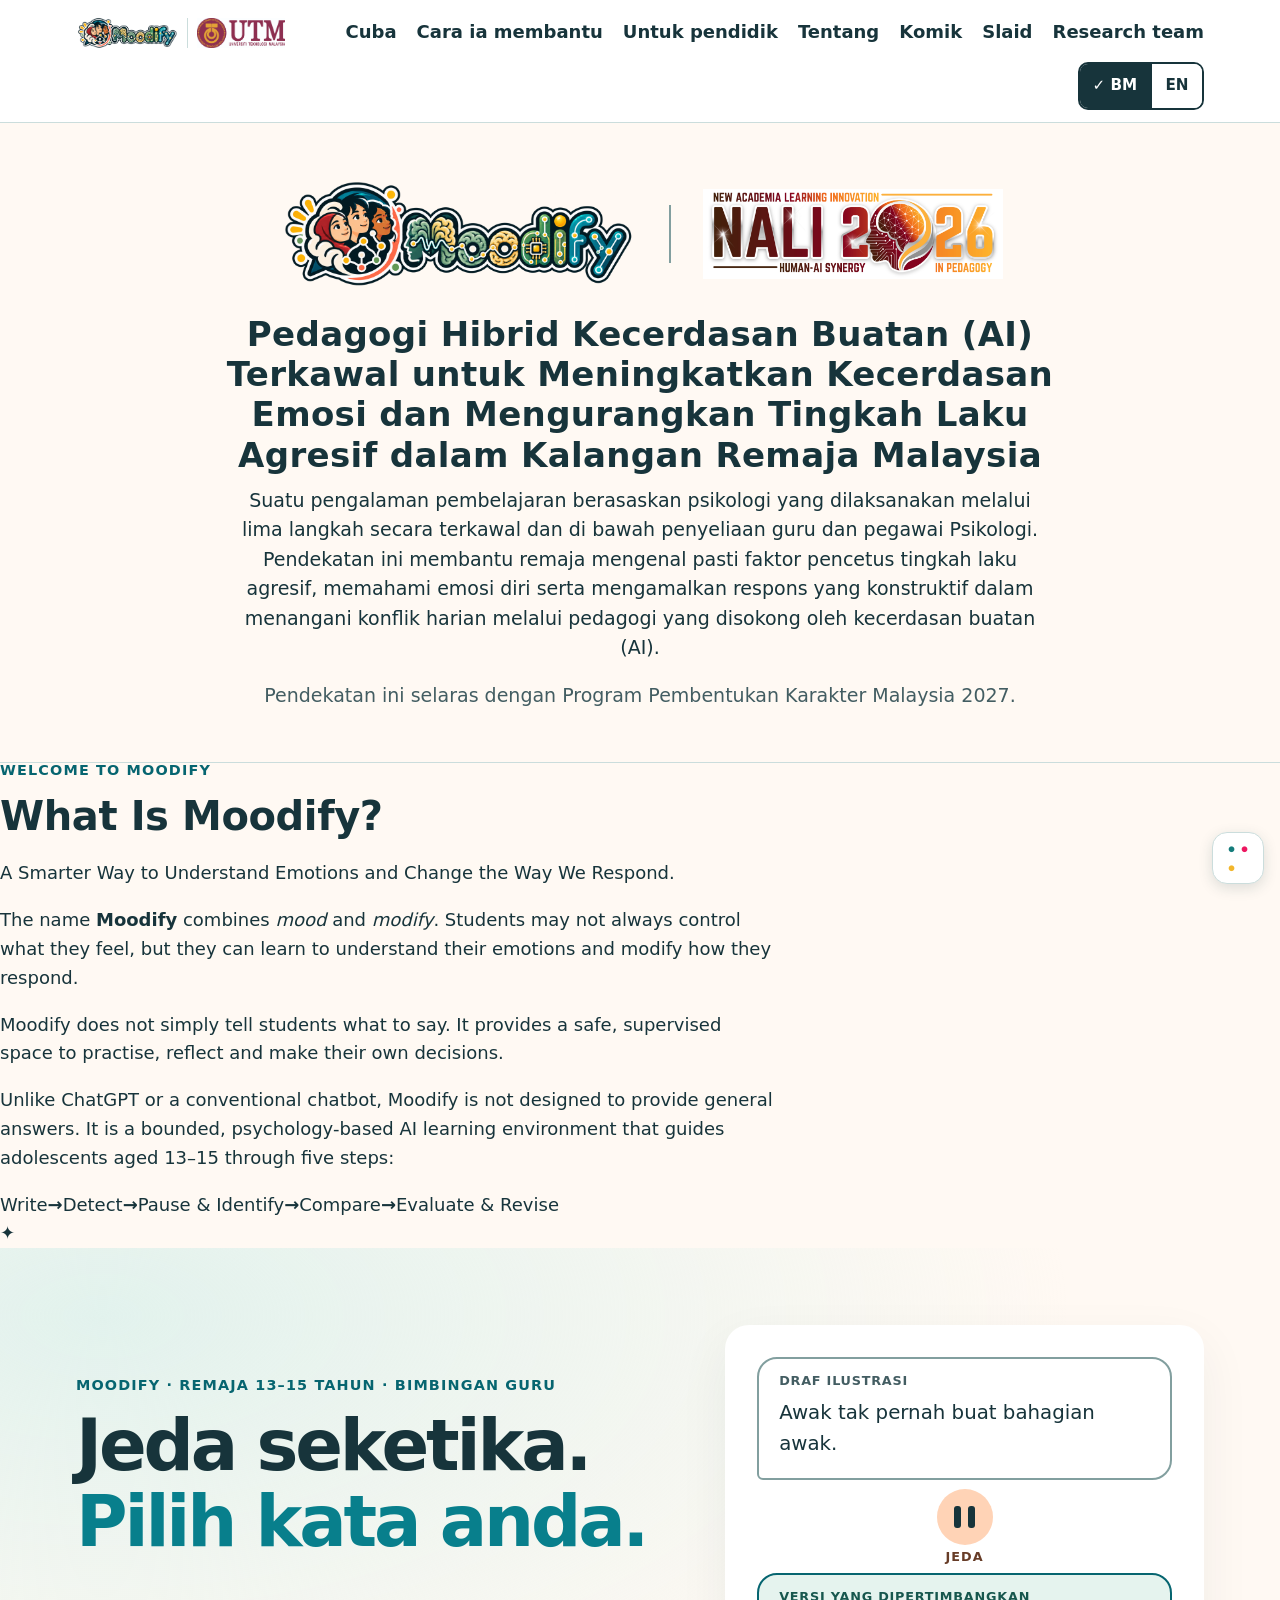
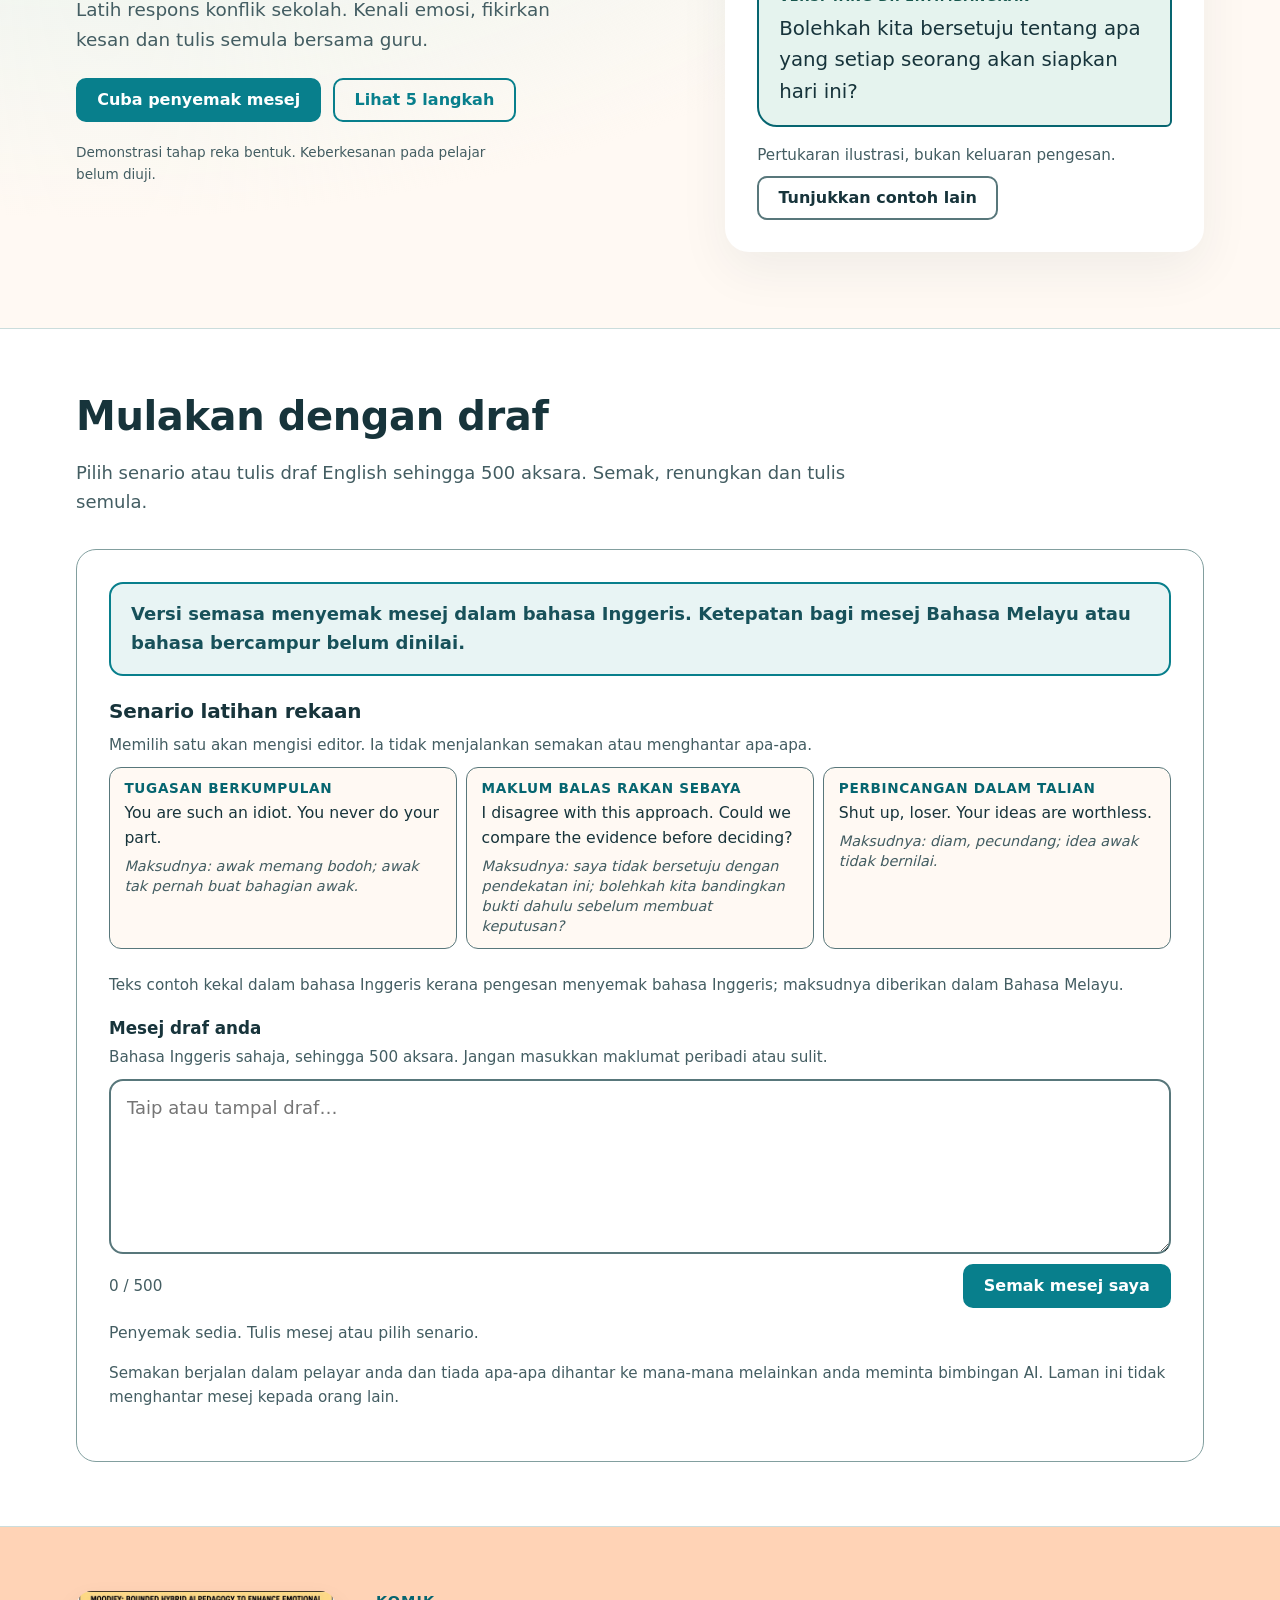
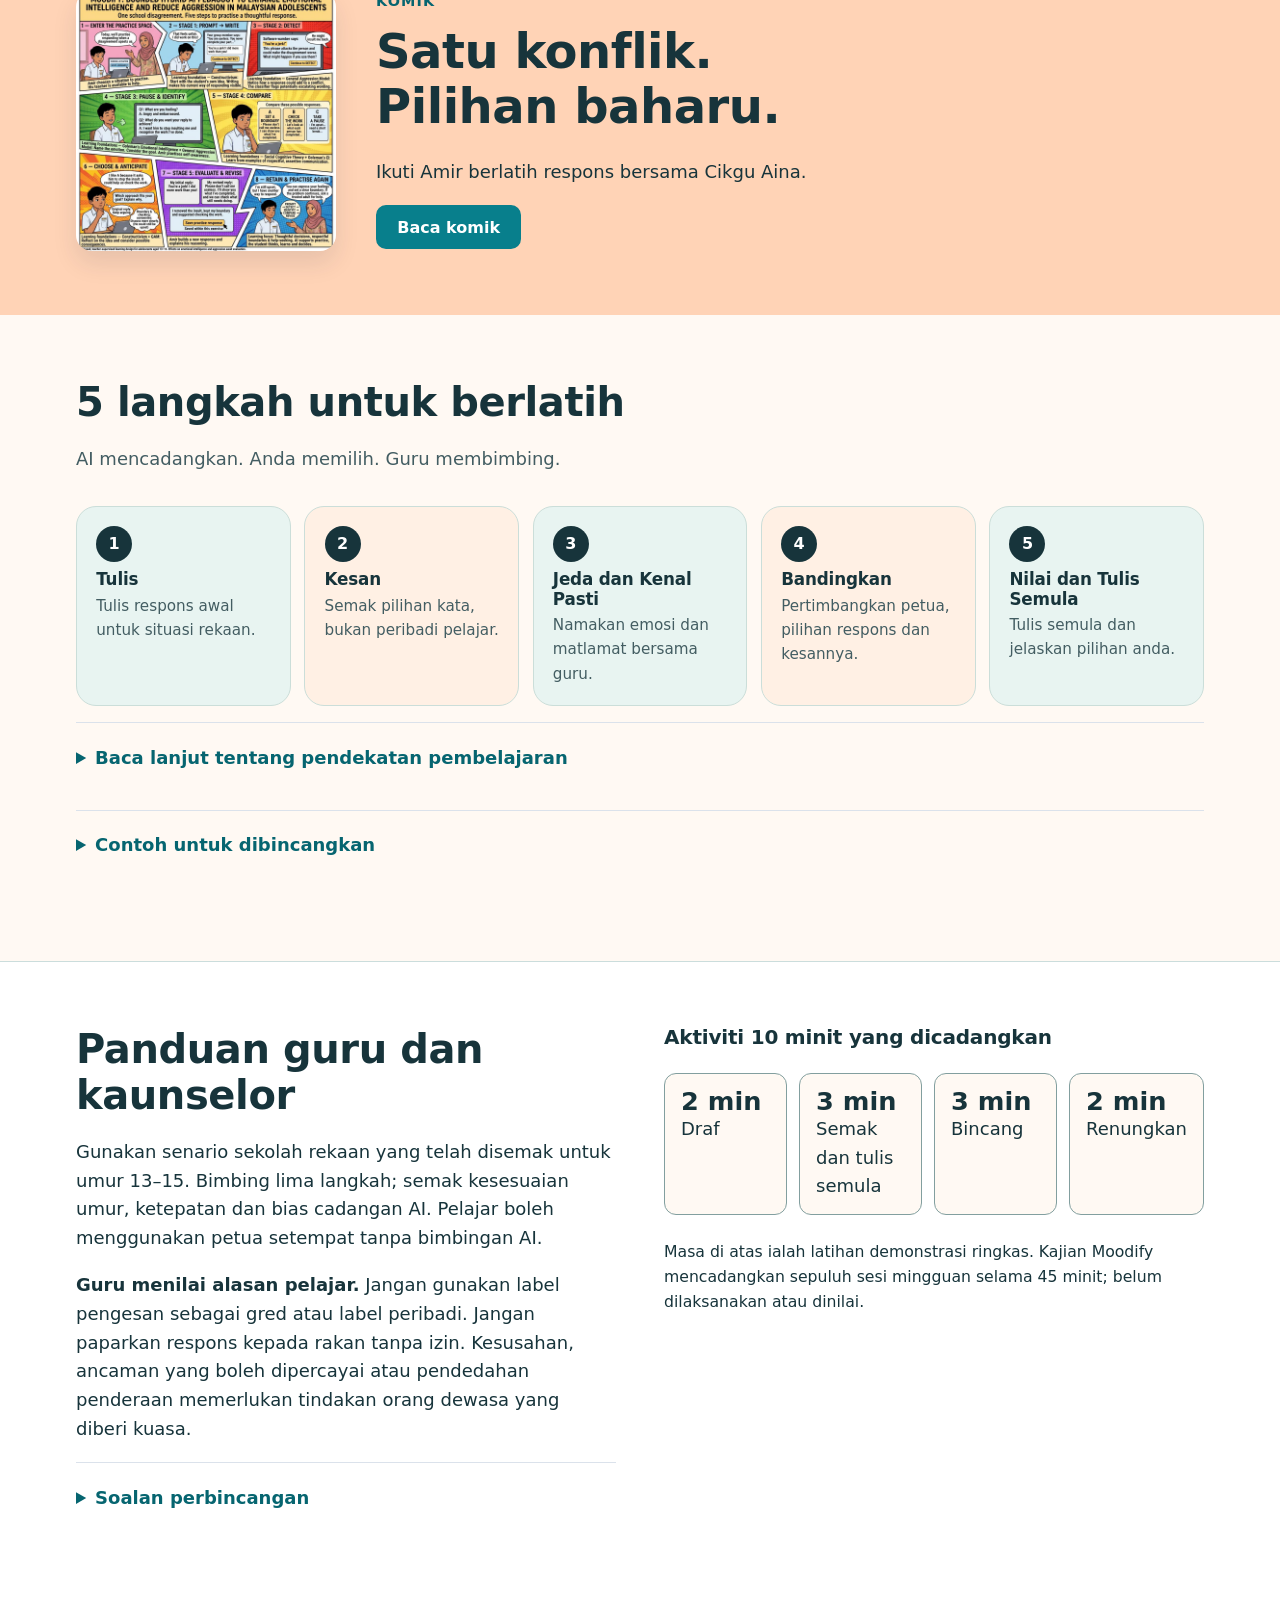
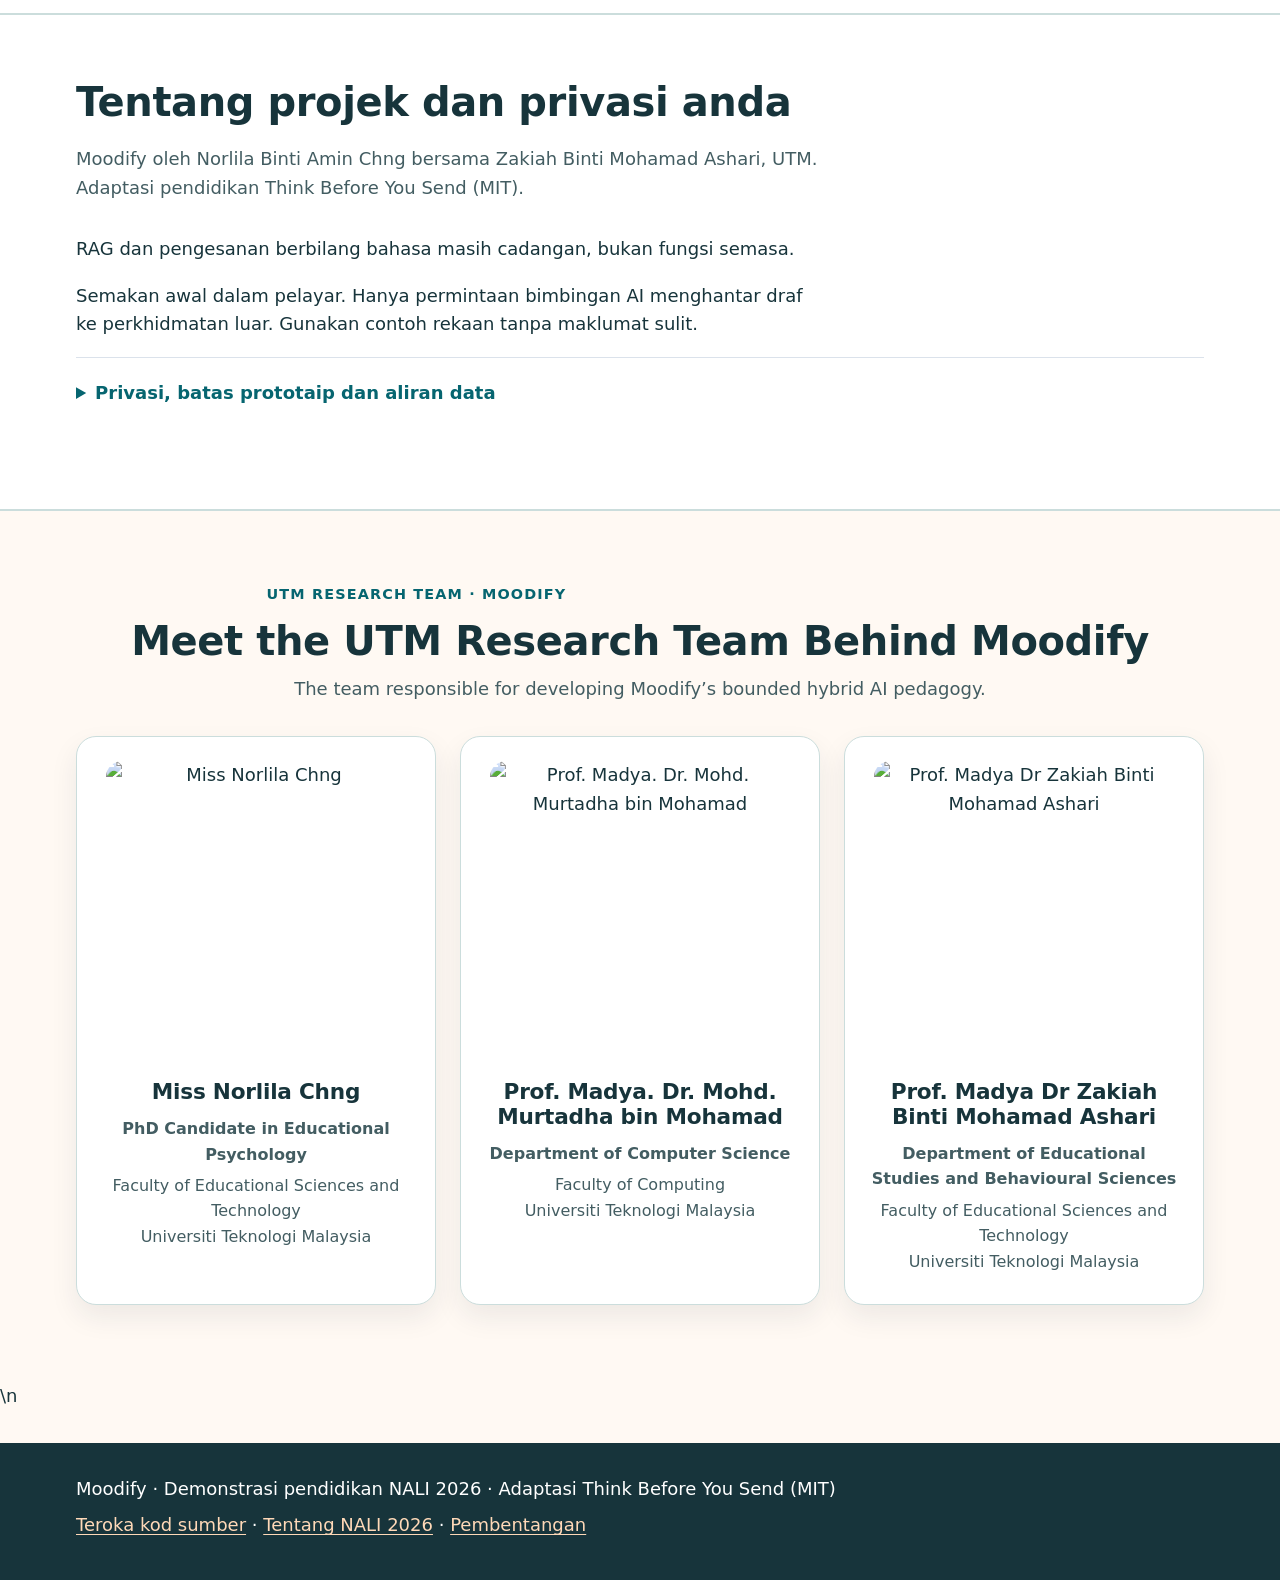
==== commit e6659bd5: "Add What Is Moodify welcoming section" ====
--- a/docs/index.html
+++ b/docs/index.html
@@ -37,6 +37,20 @@
     <div class="project-intro__copy"><h1 id="project-intro-title" data-i18n="intro.title"></h1><p data-i18n="intro.body"></p><p data-i18n="intro.program"></p></div>
   </div>
 </section>
+<section class="what-is-moodify" aria-labelledby="what-is-title">
+  <div class="what-is-moodify__inner">
+    <div class="what-is-moodify__copy">
+      <p class="eyebrow">WELCOME TO MOODIFY</p>
+      <h2 id="what-is-title">What Is Moodify?</h2>
+      <p class="what-is-moodify__subtitle">A Smarter Way to Understand Emotions and Change the Way We Respond.</p>
+      <p>The name <strong>Moodify</strong> combines <em>mood</em> and <em>modify</em>. Students may not always control what they feel, but they can learn to understand their emotions and modify how they respond.</p>
+      <p>Moodify does not simply tell students what to say. It provides a safe, supervised space to practise, reflect and make their own decisions.</p>
+      <p>Unlike ChatGPT or a conventional chatbot, Moodify is not designed to provide general answers. It is a bounded, psychology-based AI learning environment that guides adolescents aged 13–15 through five steps:</p>
+      <div class="moodify-process" aria-label="Moodify five-step process"><span>Write</span><b aria-hidden="true">→</b><span>Detect</span><b aria-hidden="true">→</b><span>Pause &amp; Identify</span><b aria-hidden="true">→</b><span>Compare</span><b aria-hidden="true">→</b><span>Evaluate &amp; Revise</span></div>
+    </div>
+    <div class="what-is-moodify__accessories" aria-hidden="true"><div class="moodify-orbit moodify-orbit--one"></div><div class="moodify-orbit moodify-orbit--two"></div><div class="moodify-orbit moodify-orbit--three"></div><div class="moodify-spark">✦</div></div>
+  </div>
+</section>
 <p class="visually-hidden" id="lang-live" role="status"></p>
 <noscript><p class="noscript">Laman ini memerlukan JavaScript untuk penyemak dan pertukaran bahasa. / This page needs JavaScript for the checker and language switch.</p></noscript>
 
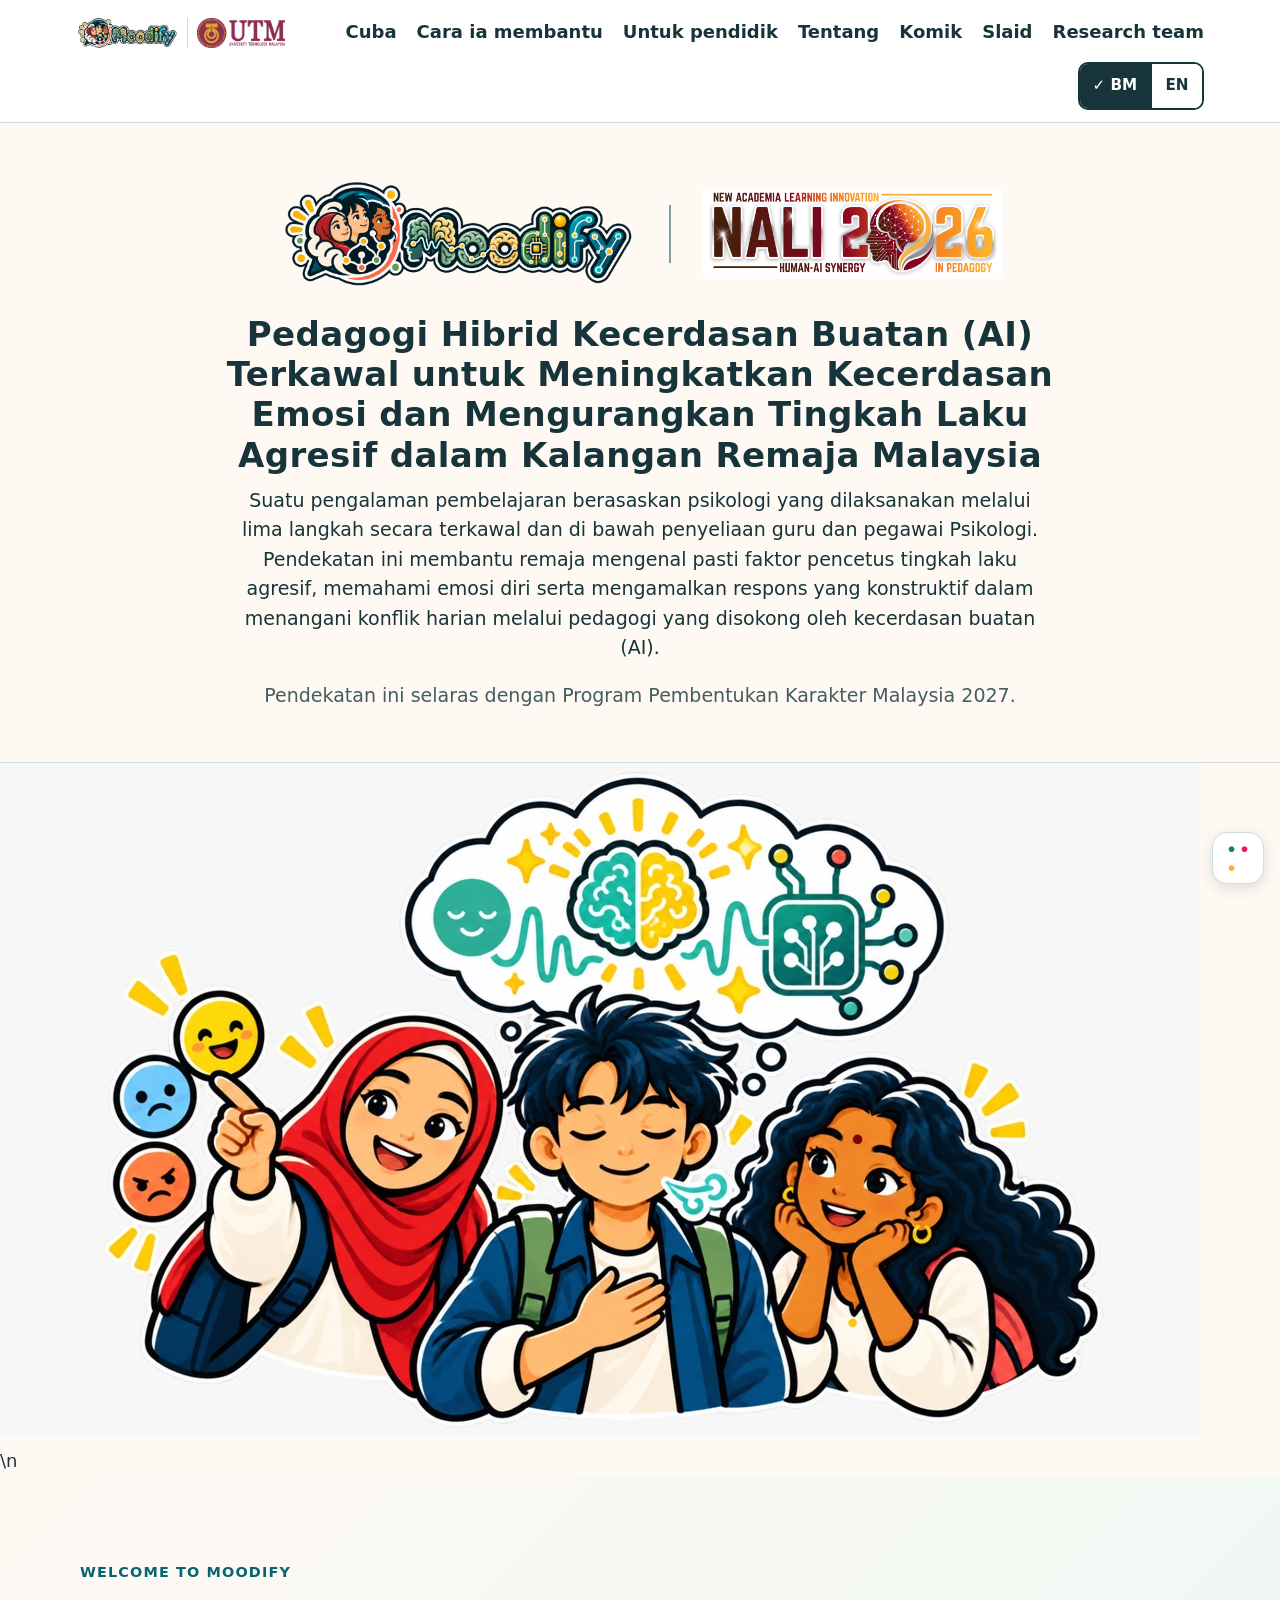
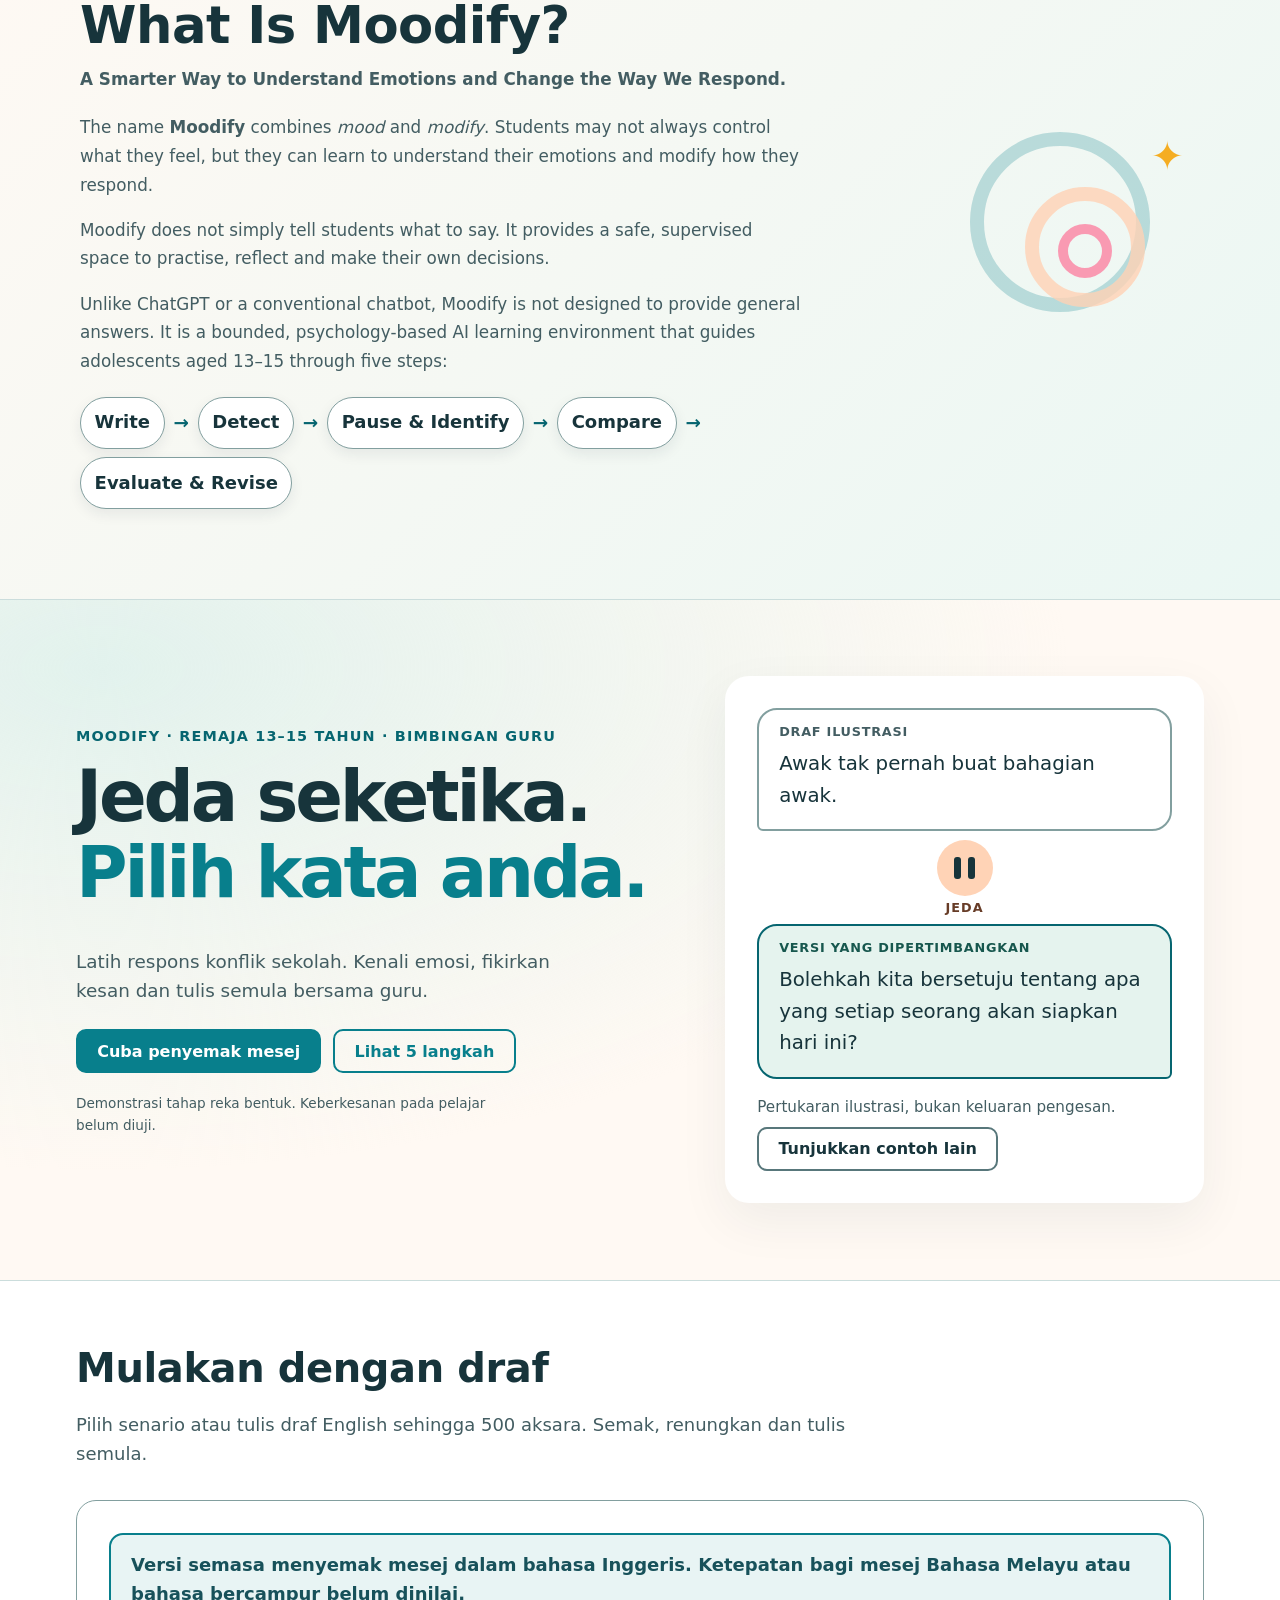
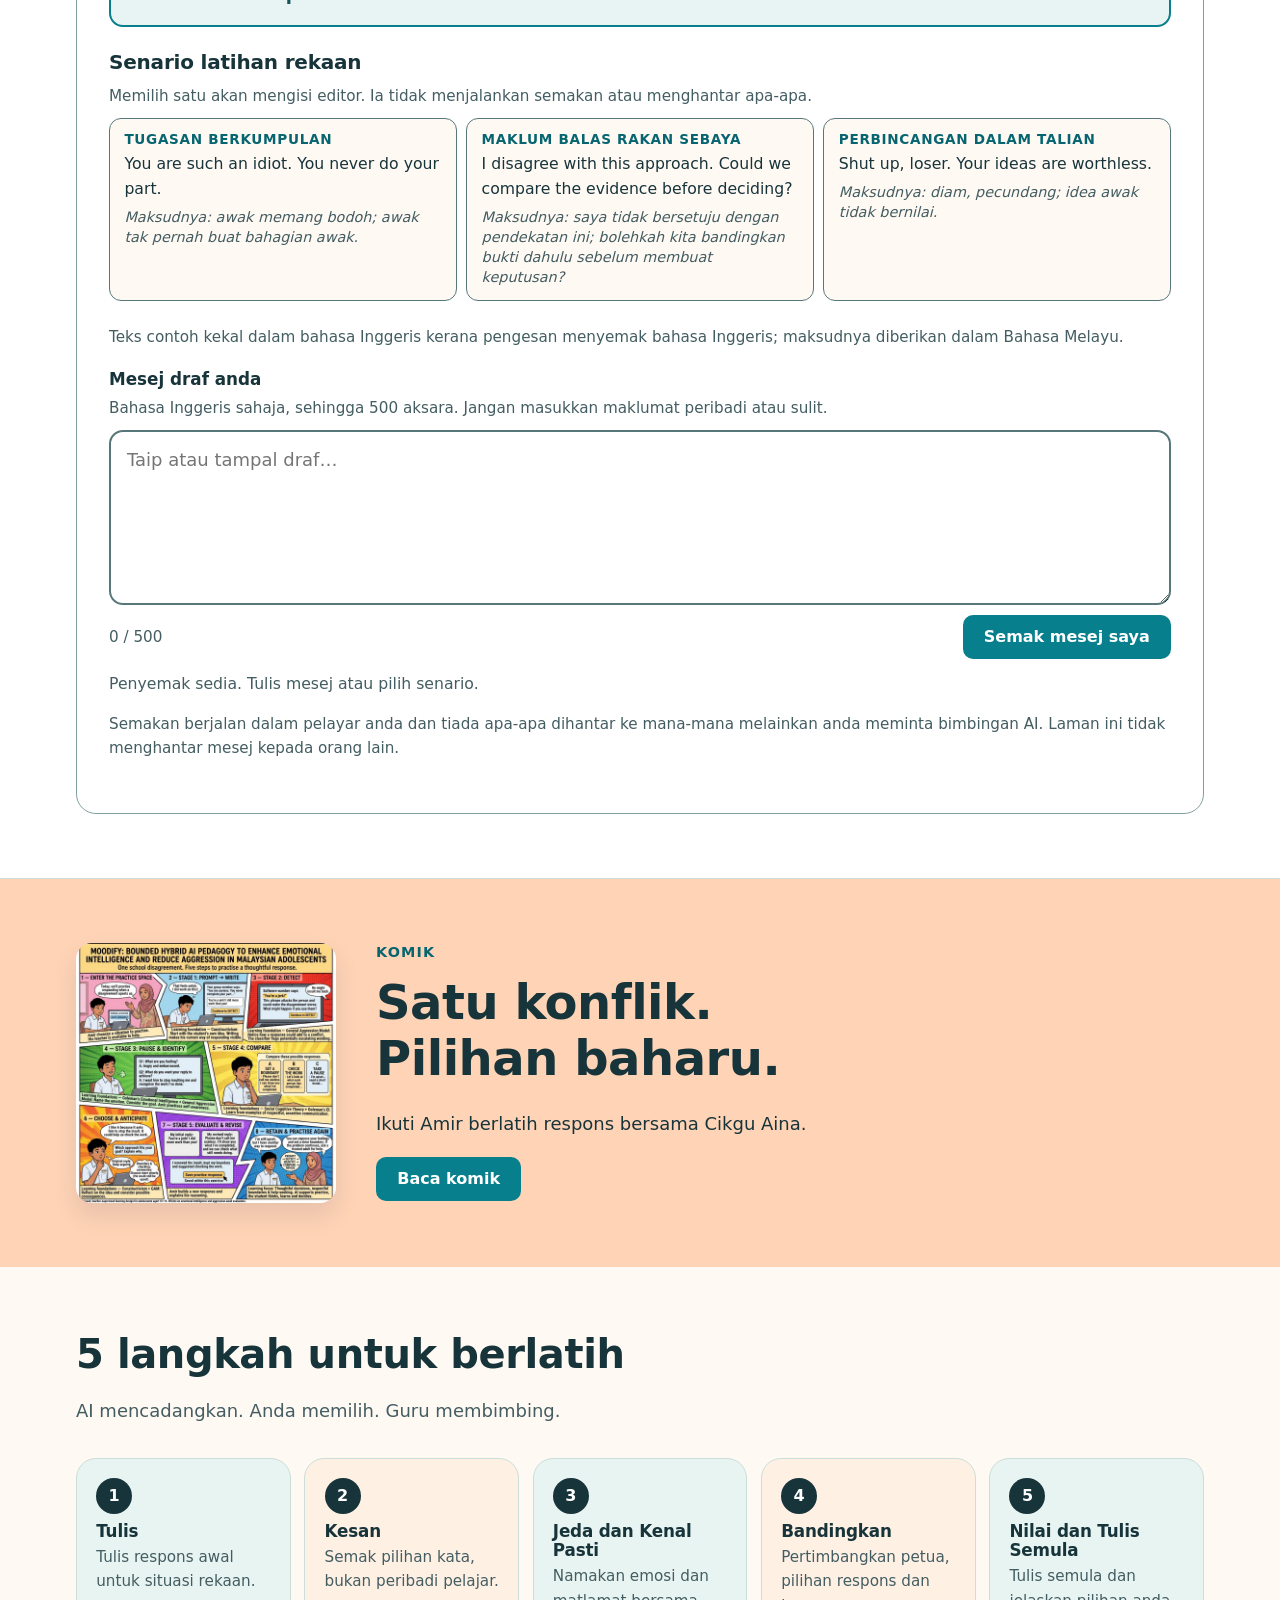
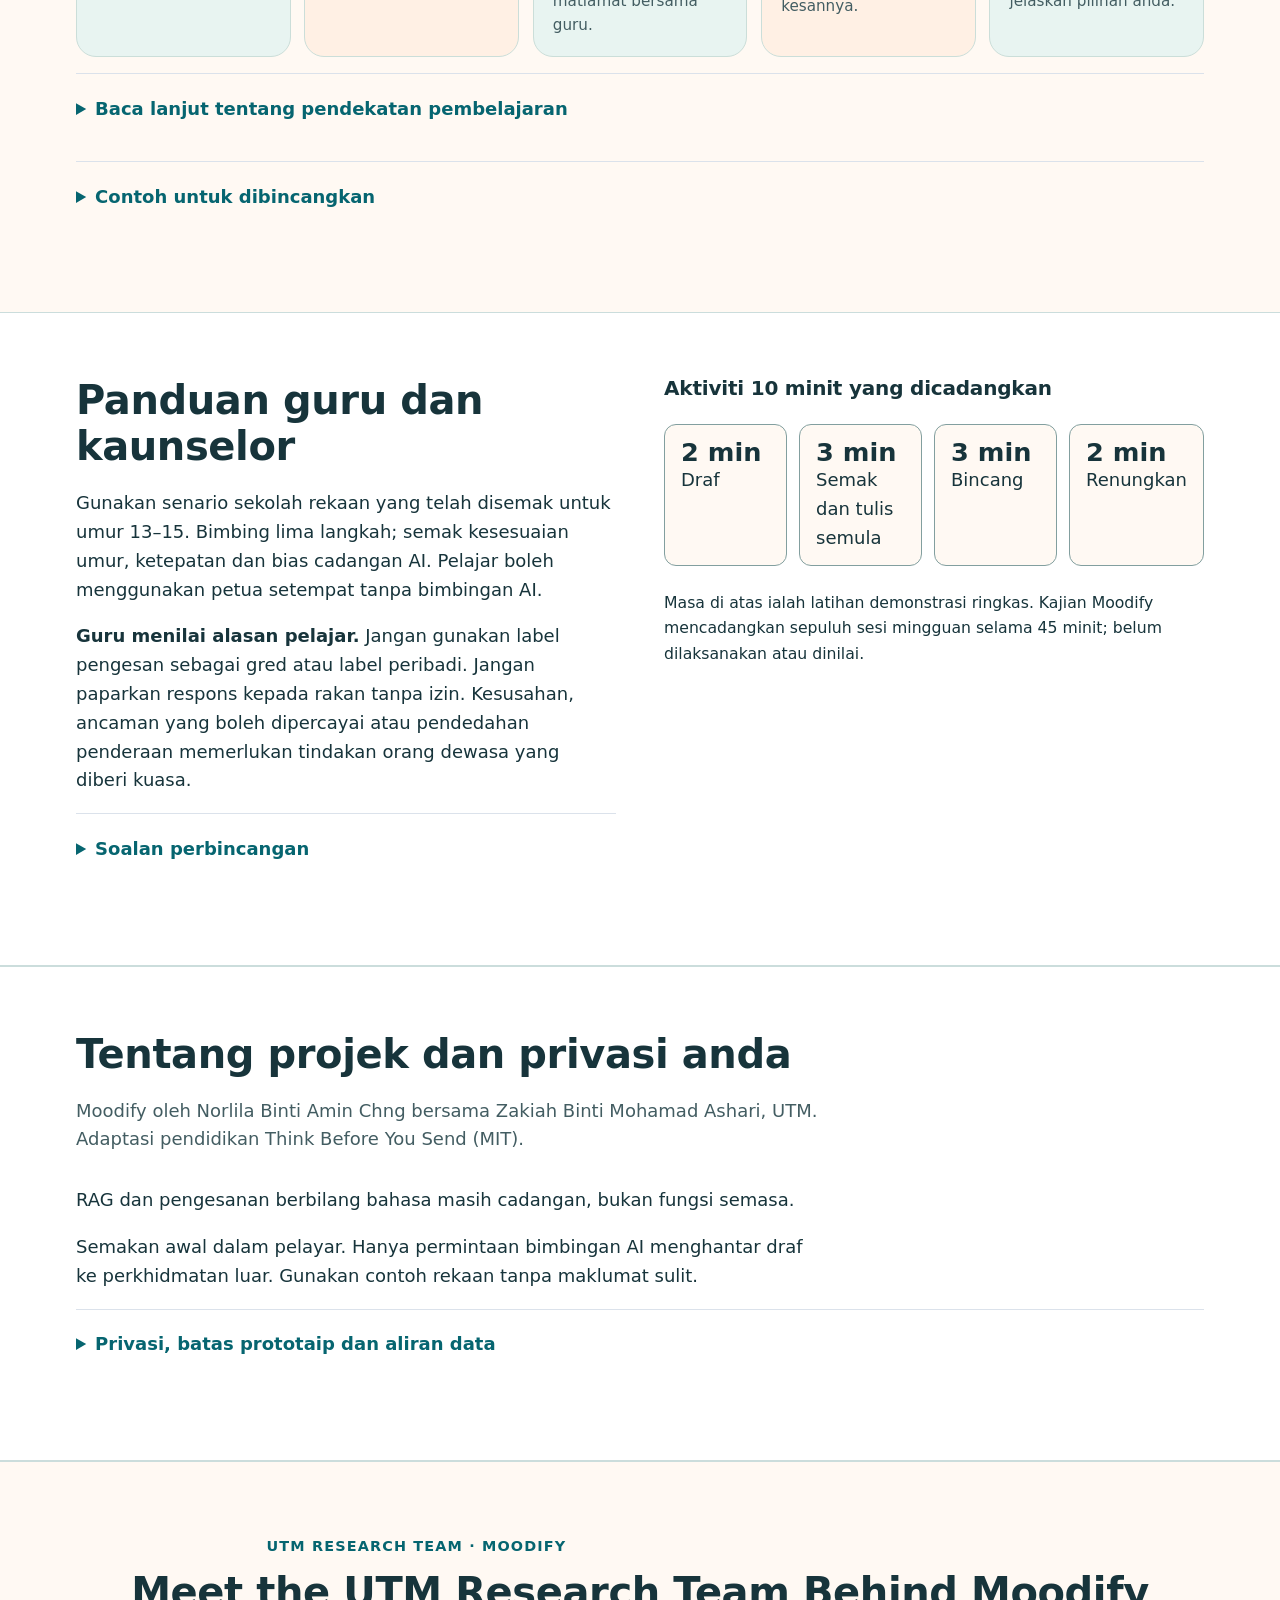
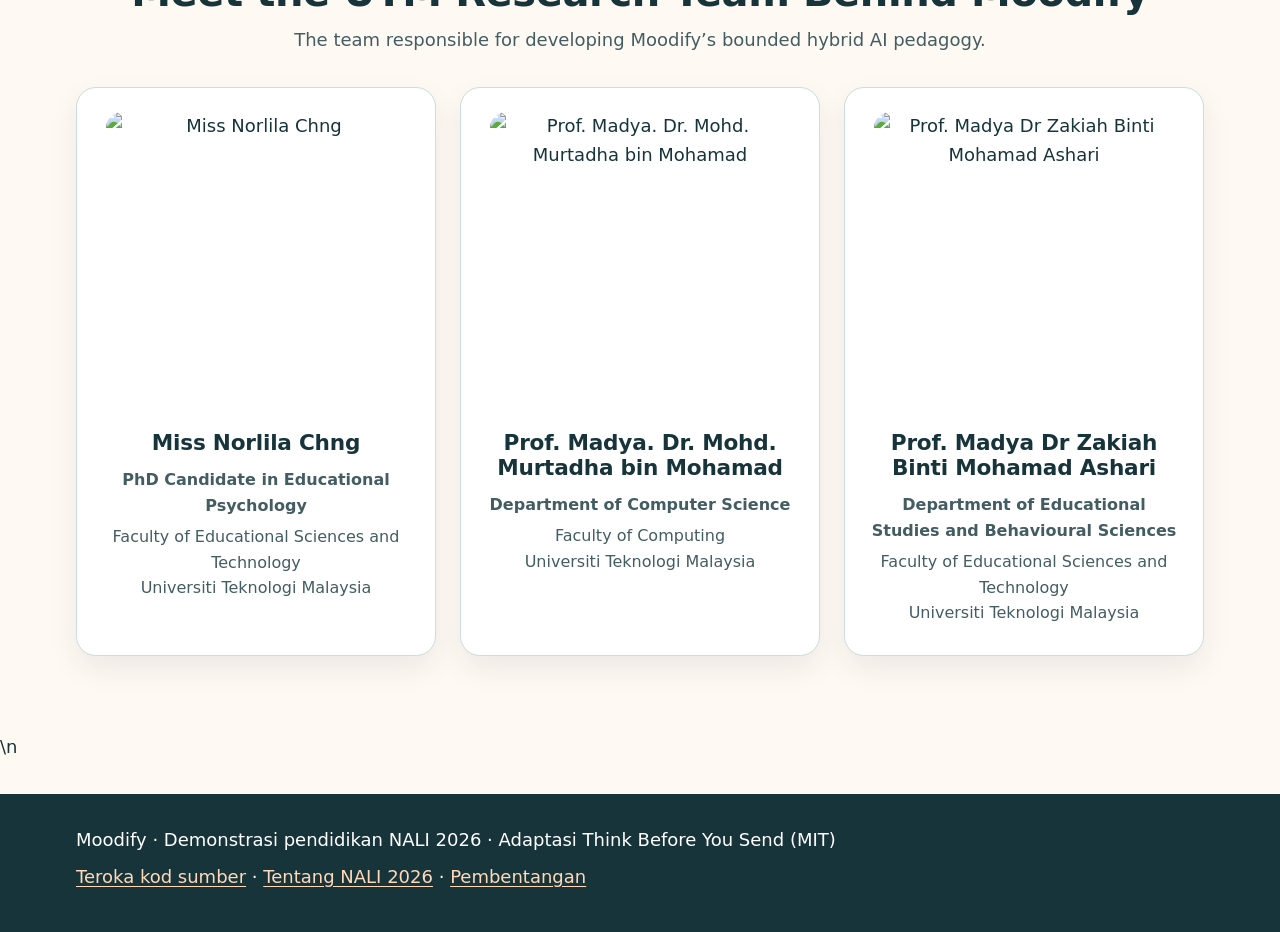
==== commit 09d883f3: "Add welcoming Moodify illustration" ====
--- a/docs/index.html
+++ b/docs/index.html
@@ -37,7 +37,7 @@
     <div class="project-intro__copy"><h1 id="project-intro-title" data-i18n="intro.title"></h1><p data-i18n="intro.body"></p><p data-i18n="intro.program"></p></div>
   </div>
 </section>
-<section class="what-is-moodify" aria-labelledby="what-is-title">
+<div class="what-is-moodify__art"><img src="[data-uri]" alt="Students exploring emotions and AI-supported reflection"></div>\n<section class="what-is-moodify" aria-labelledby="what-is-title">
   <div class="what-is-moodify__inner">
     <div class="what-is-moodify__copy">
       <p class="eyebrow">WELCOME TO MOODIFY</p>
--- a/docs/assets/css/moodify.css
+++ b/docs/assets/css/moodify.css
@@ -200,3 +200,13 @@
 .team-promo{padding:clamp(2.5rem,6vw,5rem) 1.5rem;text-align:center;background:var(--surface);border-top:1px solid var(--border)}.team-promo .container{max-width:900px}.team-promo h2{margin:.3rem auto .8rem}.team-promo p:not(.eyebrow){max-width:700px;margin:0 auto 1.4rem;color:var(--ink-soft)}
 
 .team-inline{padding:clamp(2.5rem,6vw,5rem) 1.5rem;background:var(--paper);border-top:1px solid var(--border);text-align:center}.team-inline h2{margin:.3rem auto .7rem}.team-inline-lede{color:var(--ink-soft);margin:0 auto 2rem}.team-inline .team-grid{display:grid;grid-template-columns:repeat(3,minmax(0,1fr));gap:1.5rem;text-align:center}.team-inline .team-card{background:var(--surface);border:1px solid var(--border);border-radius:20px;padding:1.5rem;box-shadow:0 12px 28px rgba(21,43,70,.08)}.team-inline .team-photo{width:100%;max-width:300px;aspect-ratio:1/1;object-fit:cover;object-position:top center;border-radius:16px;display:block;margin:0 auto 1.2rem}.team-inline .team-card h2{font-size:1.35rem}.team-inline .team-card p{margin:.35rem auto;color:var(--ink-soft);font-size:1rem}.team-inline .team-role{font-weight:800;color:var(--cobalt-dark)}@media(max-width:800px){.team-inline .team-grid{grid-template-columns:1fr}.team-inline .team-card{max-width:520px;margin:auto}}
+
+/* What Is Moodify welcoming section */
+.what-is-moodify{padding:clamp(3rem,7vw,6rem) 1.5rem;background:linear-gradient(135deg,#fff9f3 0%,#eaf7f3 100%);border-bottom:1px solid var(--border);overflow:hidden}
+.what-is-moodify__inner{width:min(1120px,100%);margin:0 auto;display:grid;grid-template-columns:minmax(0,1fr) 260px;gap:clamp(2rem,6vw,6rem);align-items:center}
+.what-is-moodify__copy{max-width:760px}.what-is-moodify h2{margin:.25rem 0 .65rem;font-size:clamp(2rem,4vw,3.25rem);color:var(--ink)}
+.what-is-moodify__subtitle{margin:0 0 1.25rem;font-size:clamp(1.15rem,2vw,1.55rem);font-weight:800;color:var(--cobalt-dark)}
+.what-is-moodify__copy>p:not(.eyebrow){font-size:1.05rem;line-height:1.7;color:var(--ink-soft)}
+.moodify-process{display:flex;flex-wrap:wrap;align-items:center;gap:.55rem;margin-top:1.35rem}.moodify-process span{padding:.65rem .85rem;border-radius:999px;background:var(--surface);border:1px solid var(--border-strong);font-weight:800;color:var(--ink);box-shadow:0 5px 14px rgba(21,43,70,.08)}.moodify-process b{color:var(--cobalt-dark);font-size:1.15rem}
+.what-is-moodify__accessories{position:relative;min-height:250px}.moodify-orbit{position:absolute;border-radius:50%;border:14px solid rgba(8,127,140,.2)}.moodify-orbit--one{width:180px;height:180px;top:20px;left:30px;border-color:rgba(8,127,140,.24)}.moodify-orbit--two{width:120px;height:120px;top:75px;left:85px;border-color:rgba(255,211,182,.8)}.moodify-orbit--three{width:54px;height:54px;top:112px;left:118px;border:10px solid rgba(255,105,145,.65)}.moodify-spark{position:absolute;right:16px;top:12px;color:#f5ad22;font-size:2.5rem}
+@media(max-width:760px){.what-is-moodify__inner{grid-template-columns:1fr;gap:1.5rem}.what-is-moodify__accessories{min-height:150px;max-width:240px;margin:0 auto;width:100%}.moodify-orbit--one{width:120px;height:120px;left:40px}.moodify-orbit--two{width:82px;height:82px;top:40px;left:78px}.moodify-orbit--three{width:36px;height:36px;top:63px;left:101px;border-width:7px}.moodify-spark{font-size:2rem}}
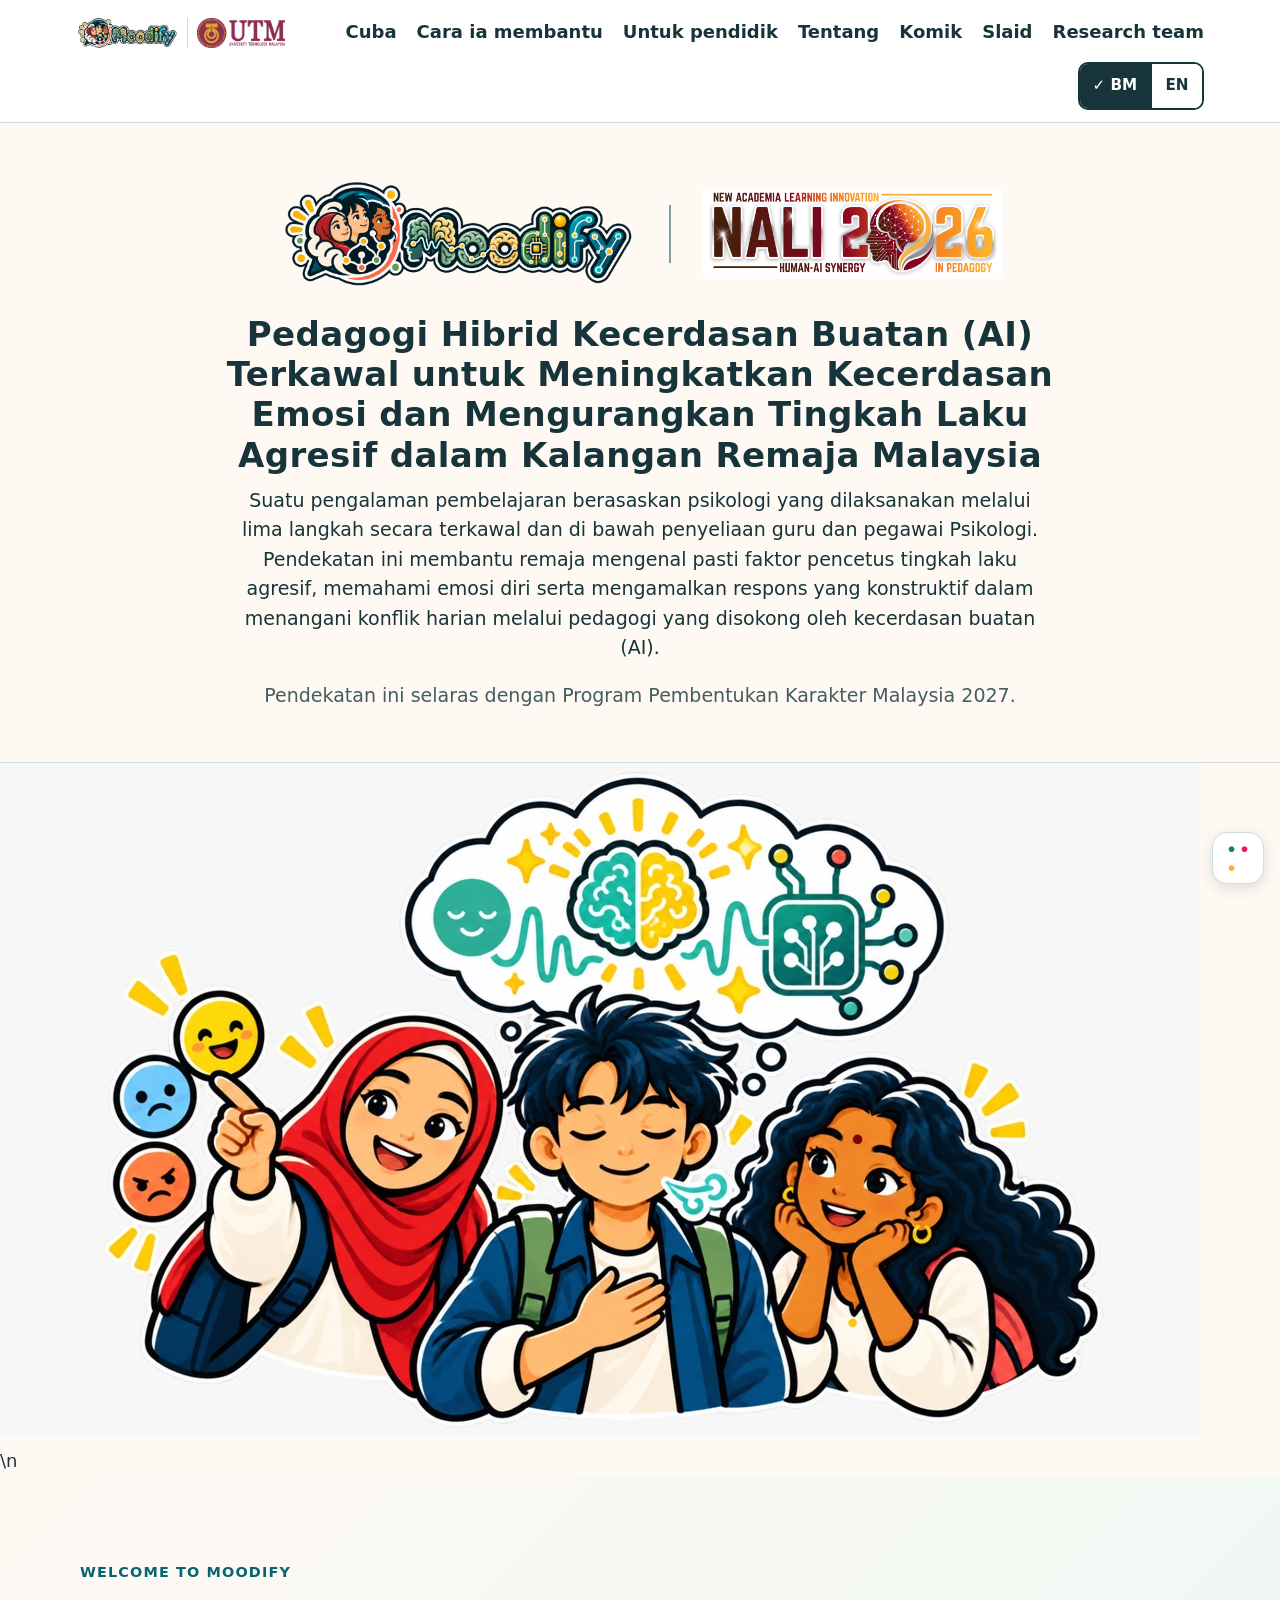
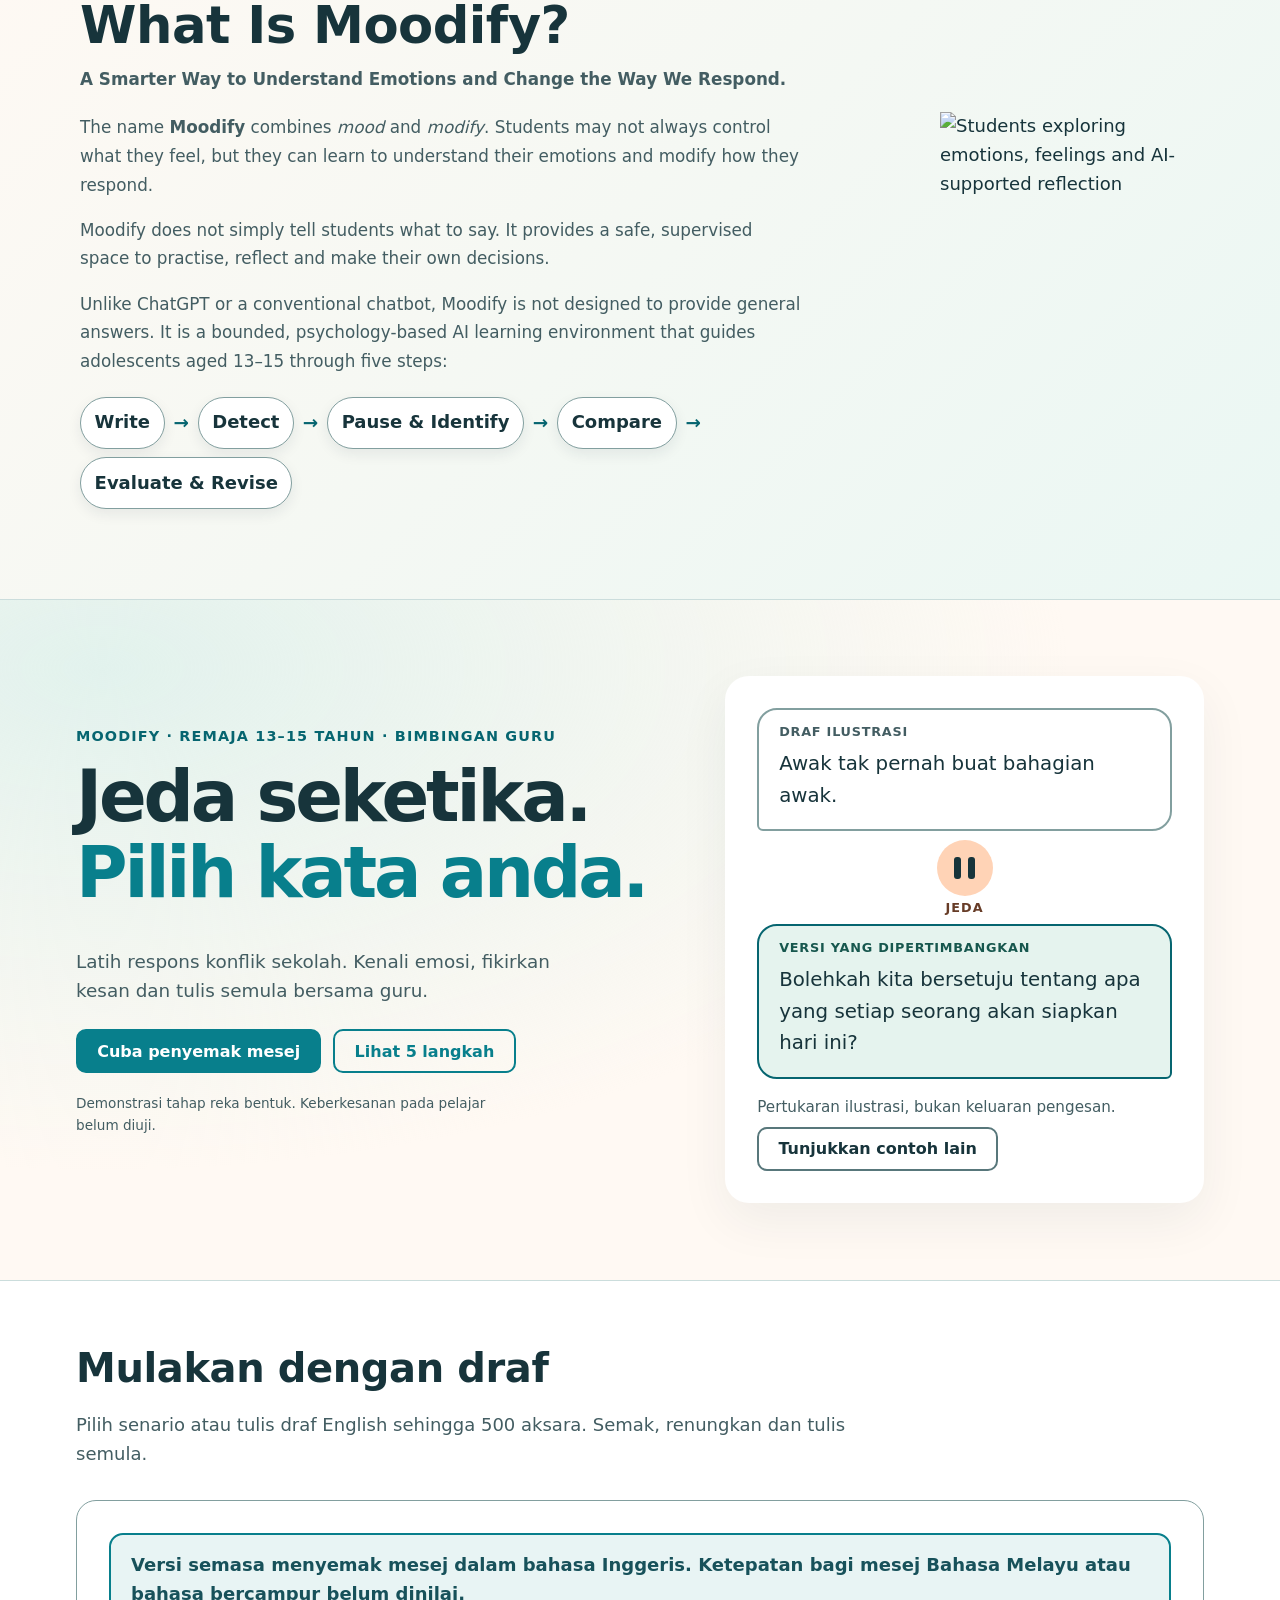
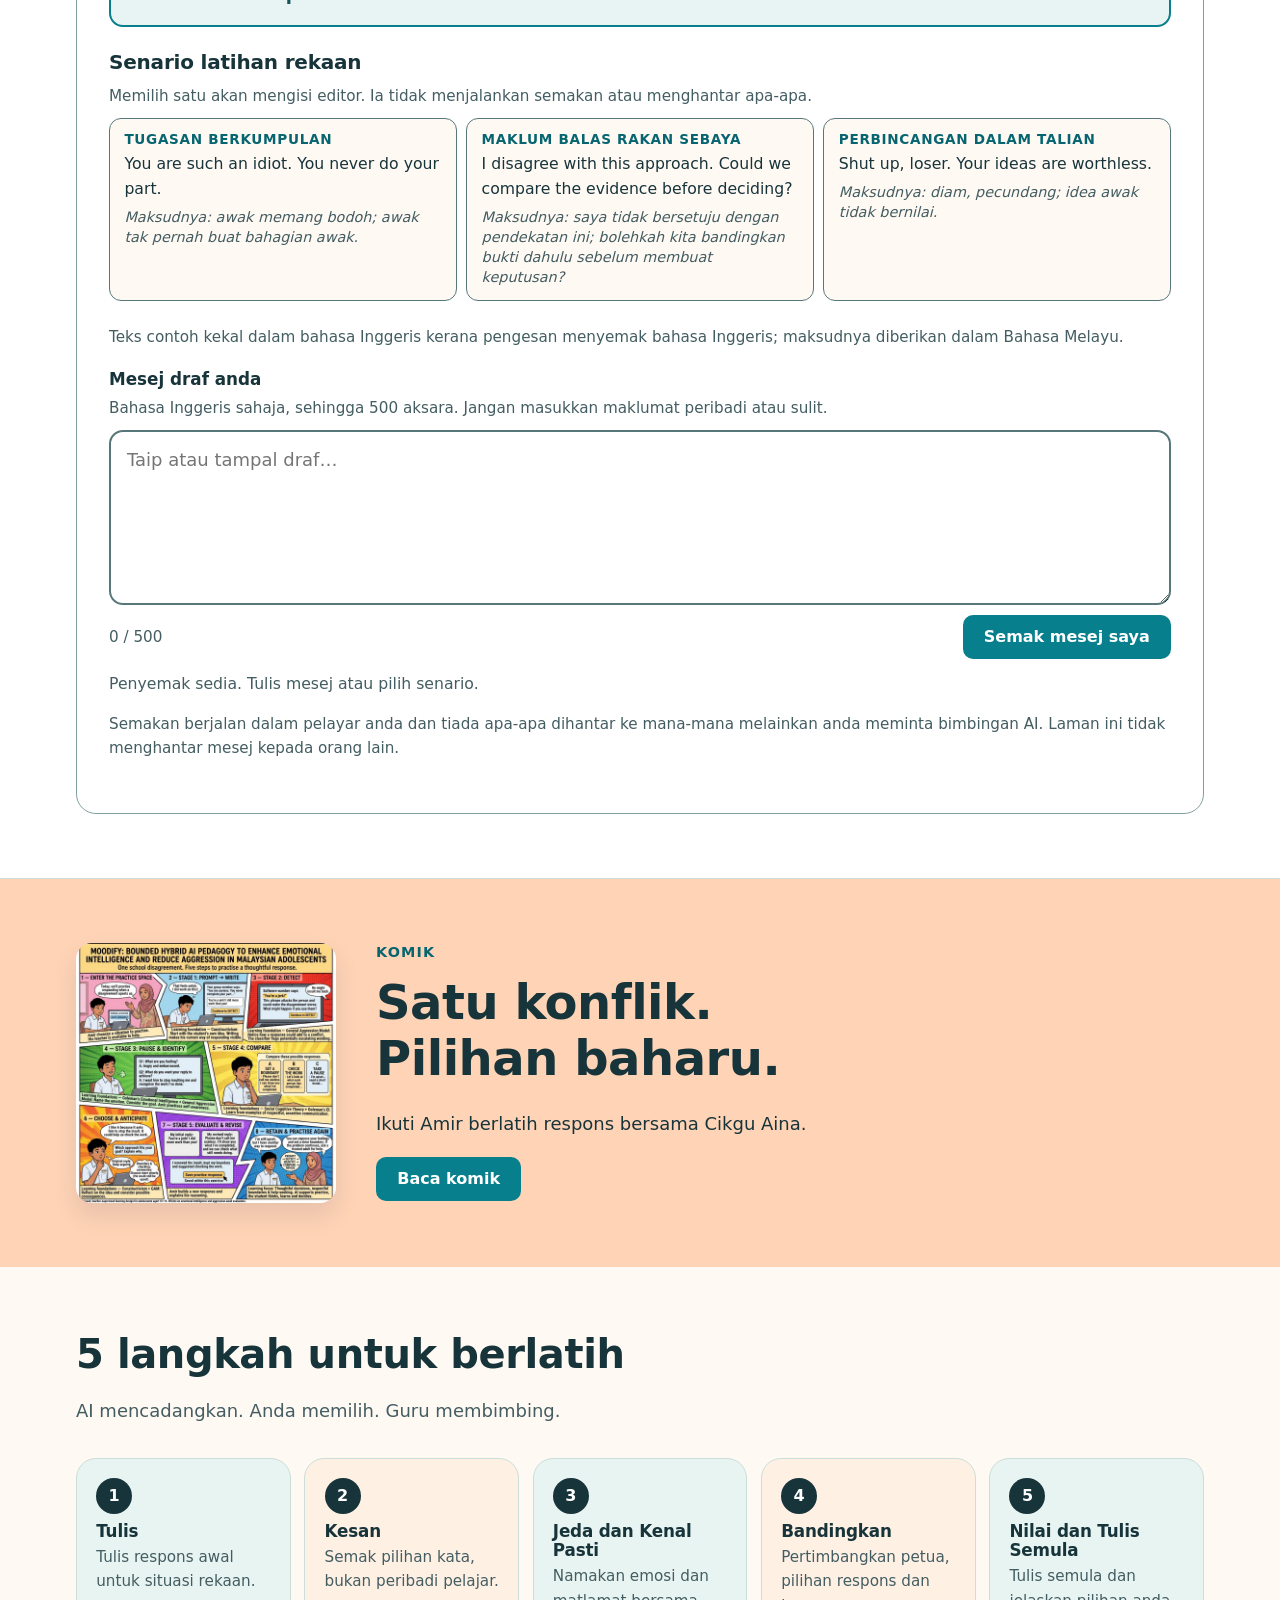
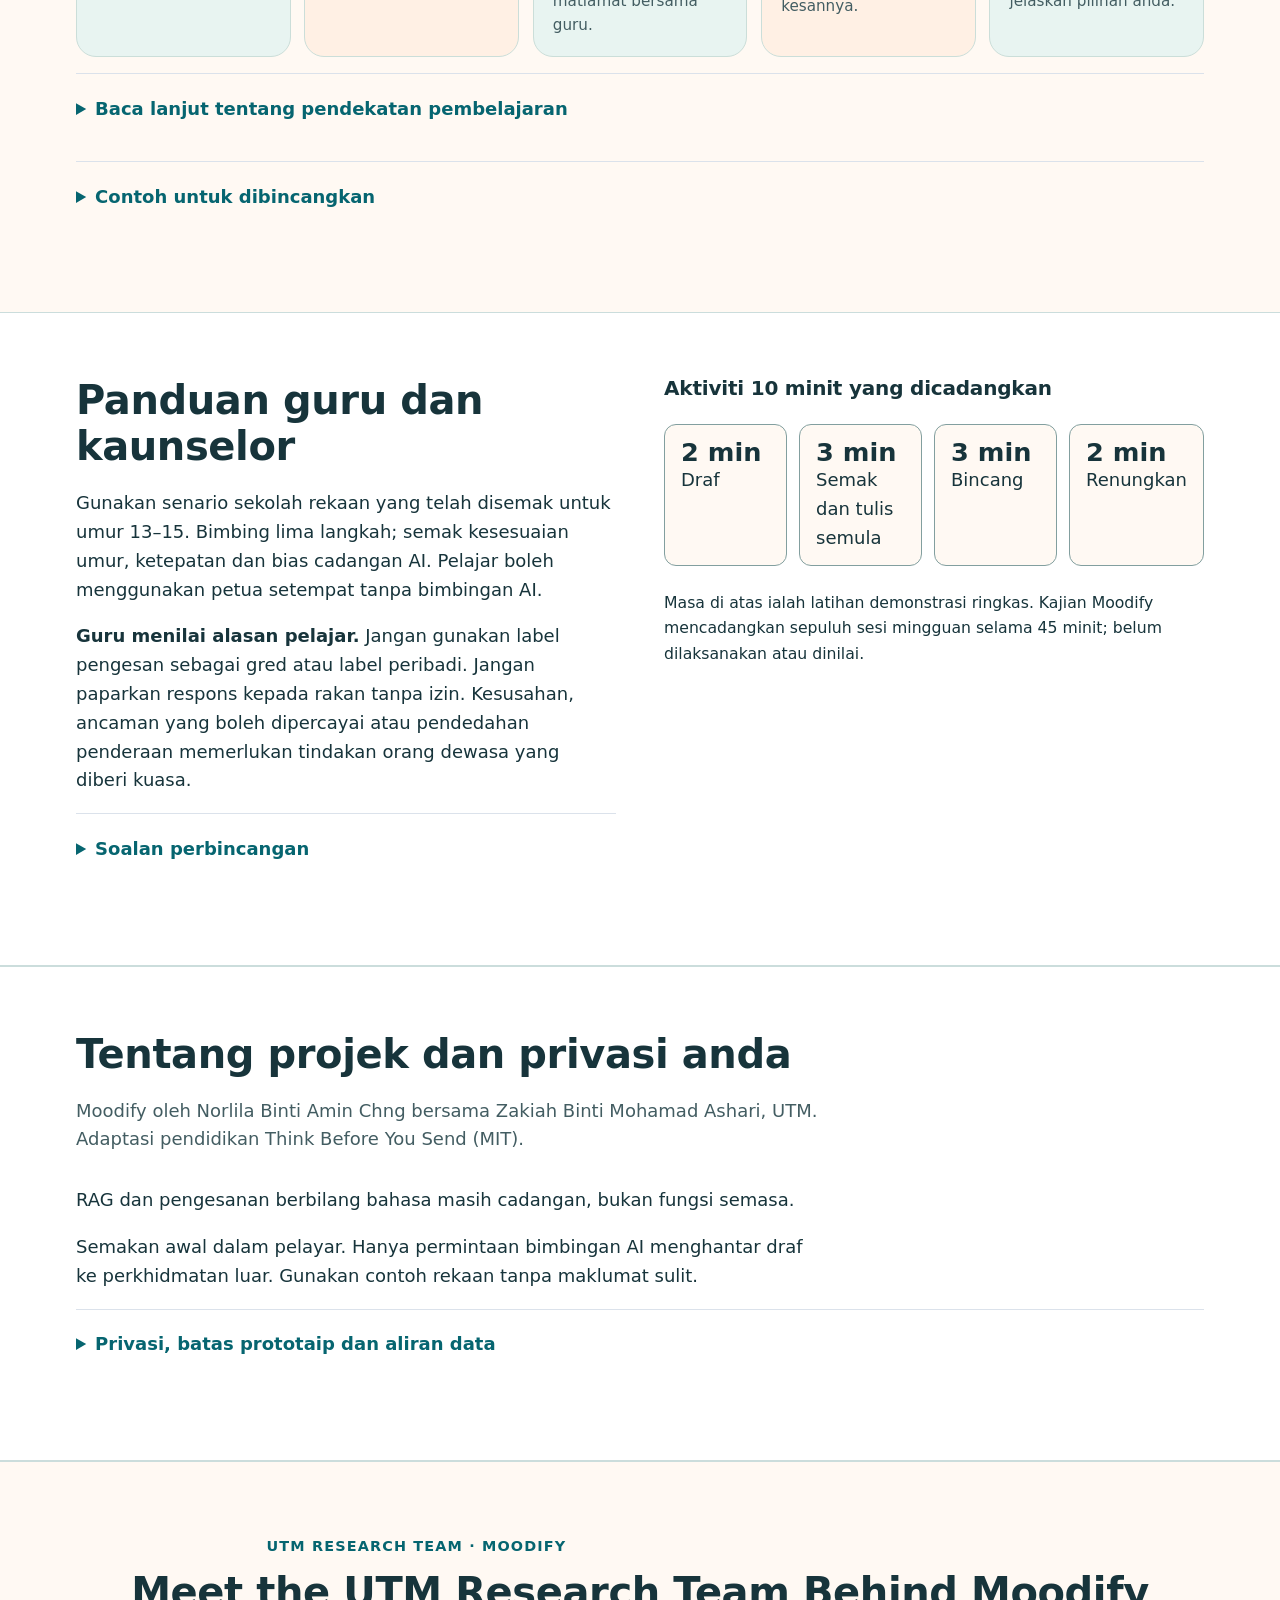
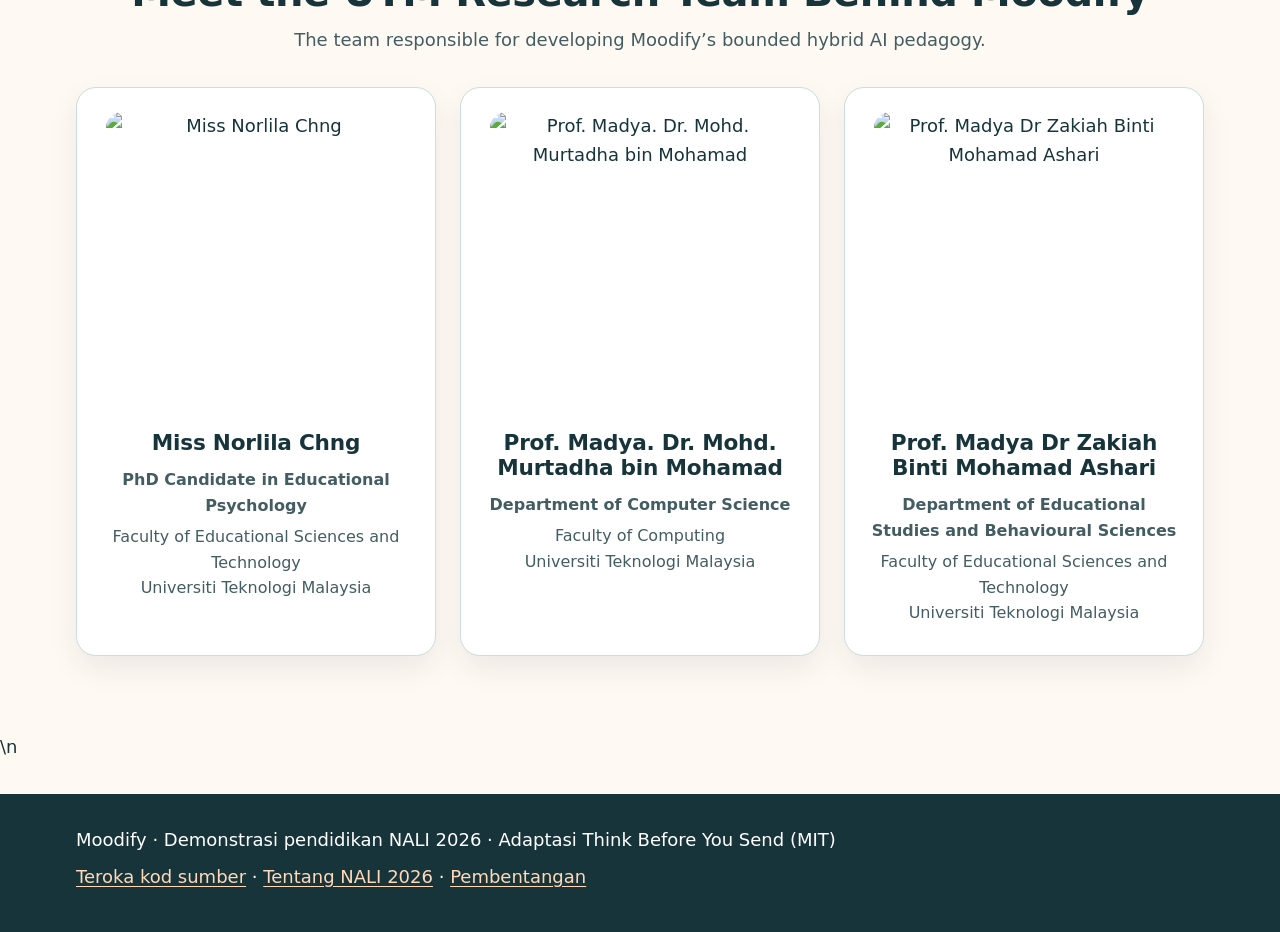
==== commit ab2ed114: "Use transparent Moodify welcoming illustration" ====
--- a/docs/index.html
+++ b/docs/index.html
@@ -48,7 +48,9 @@
       <p>Unlike ChatGPT or a conventional chatbot, Moodify is not designed to provide general answers. It is a bounded, psychology-based AI learning environment that guides adolescents aged 13–15 through five steps:</p>
       <div class="moodify-process" aria-label="Moodify five-step process"><span>Write</span><b aria-hidden="true">→</b><span>Detect</span><b aria-hidden="true">→</b><span>Pause &amp; Identify</span><b aria-hidden="true">→</b><span>Compare</span><b aria-hidden="true">→</b><span>Evaluate &amp; Revise</span></div>
     </div>
-    <div class="what-is-moodify__accessories" aria-hidden="true"><div class="moodify-orbit moodify-orbit--one"></div><div class="moodify-orbit moodify-orbit--two"></div><div class="moodify-orbit moodify-orbit--three"></div><div class="moodify-spark">✦</div></div>
+    <div class="what-is-moodify__accessories"><img src="[data-uri]